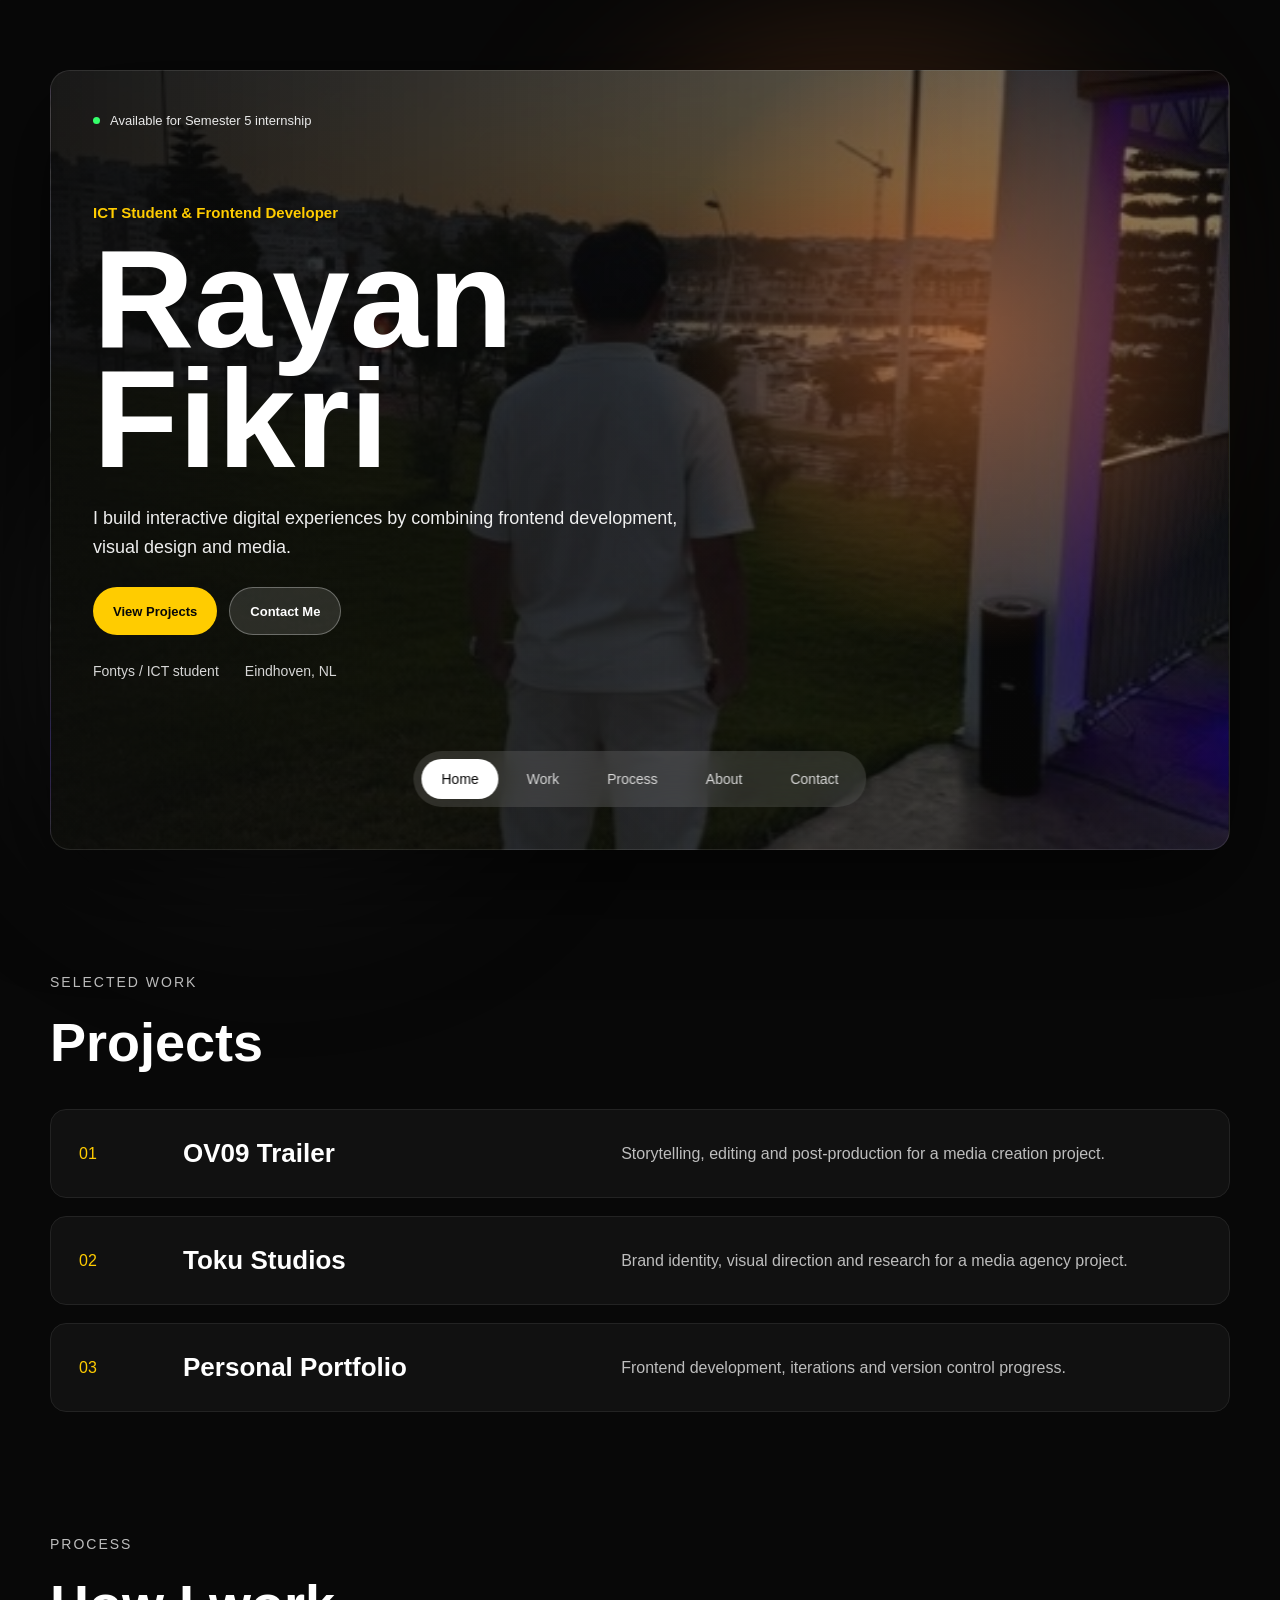
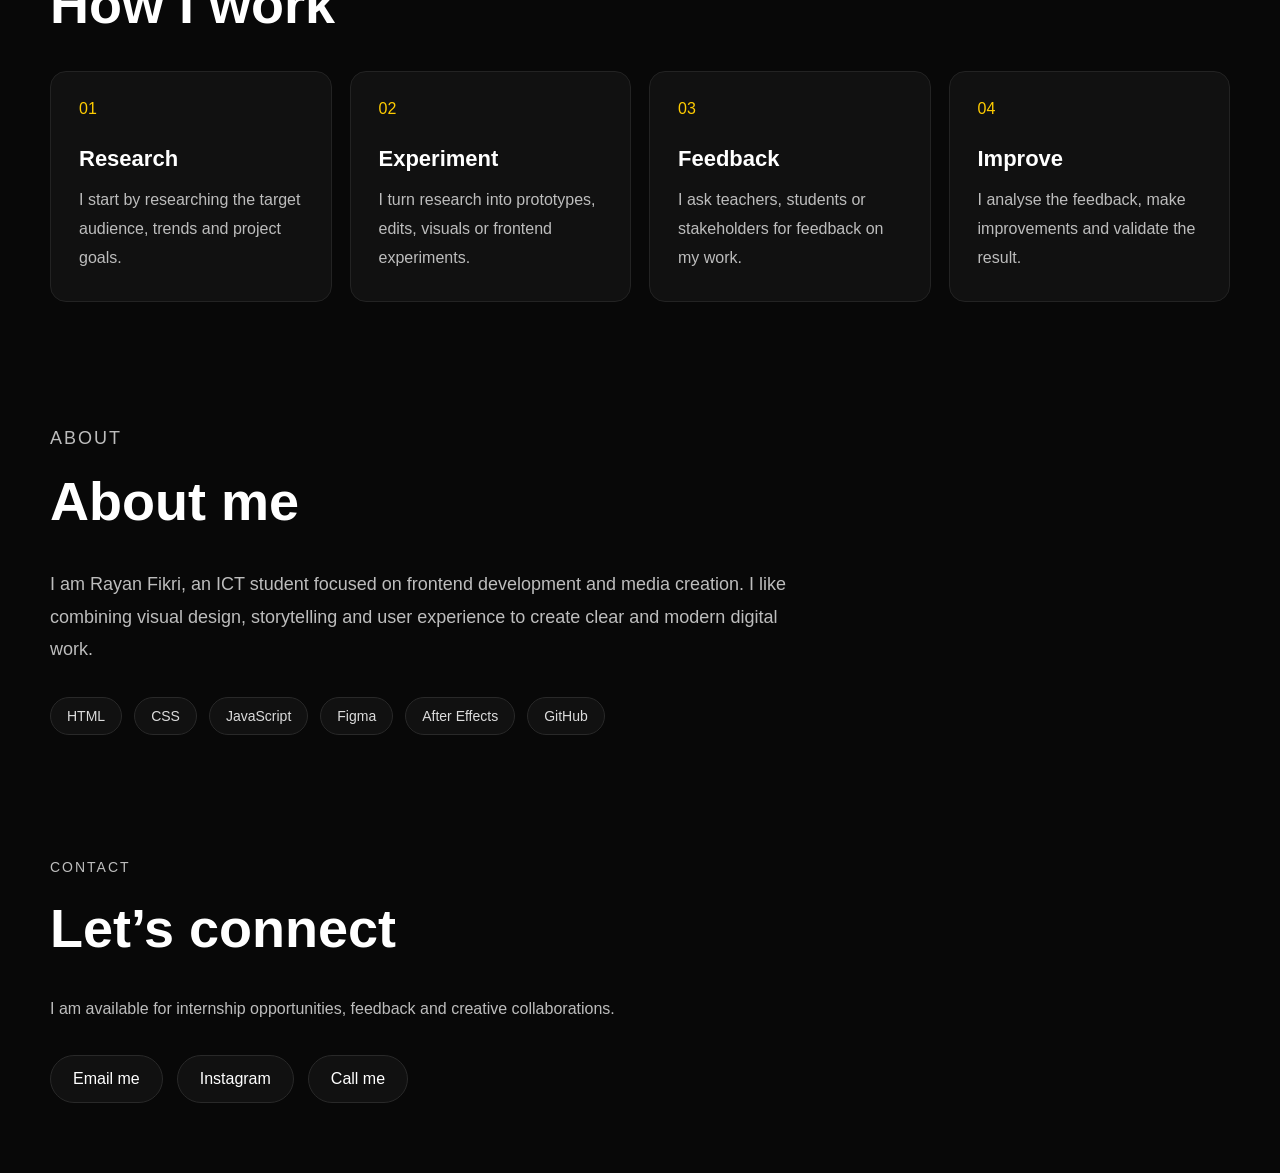
==== index.html @ 20ba99d8 "Improve hero messaging for internship recruiters Research-based iteration focused on making the home" ====
<!DOCTYPE html>
<html lang="en">
<head>
  <meta charset="UTF-8">
  <meta name="viewport" content="width=device-width, initial-scale=1.0">
  <title>Rayan Fikri | ICT Student &amp; Frontend Developer</title>
  <meta name="description" content="Rayan Fikri is an ICT student and frontend developer in Eindhoven, available for a Semester 5 internship. Explore selected projects in frontend, design and media.">
  <link rel="stylesheet" href="css/style.css">
</head>
<body>

  <main class="page-wrapper">

    <section class="hero-card" id="home">

      <div class="hero-topline">
        <div class="status">
          <span aria-hidden="true"></span>
          <p>Available for Semester 5 internship</p>
        </div>
      </div>

      <div class="hero-content">
        <p class="role">ICT Student &amp; Frontend Developer</p>

        <h1 class="hero-name">Rayan<br>Fikri</h1>

        <p class="hero-summary">
          I build interactive digital experiences by combining frontend development, visual design and media.
        </p>

        <div class="hero-actions">
          <a href="#work" class="primary-link">View Projects</a>
          <a href="#contact" class="secondary-link">Contact Me</a>
        </div>

        <div class="details">
          <p>Fontys / ICT student</p>
          <p>Eindhoven, NL</p>
        </div>
      </div>

      <nav class="bottom-nav" aria-label="Section navigation">
        <a href="#home" class="active" aria-current="location">Home</a>
        <a href="#work">Work</a>
        <a href="#process">Process</a>
        <a href="#about">About</a>
        <a href="#contact">Contact</a>
      </nav>

    </section>

    <section class="section" id="work">
      <p class="section-label">Selected work</p>
      <h2>Projects</h2>

      <div class="project-list">
        <a href="ov09.html" class="project-row">
          <span>01</span>
          <h3>OV09 Trailer</h3>
          <p>Storytelling, editing and post-production for a media creation project.</p>
        </a>

        <a href="toku.html" class="project-row">
          <span>02</span>
          <h3>Toku Studios</h3>
          <p>Brand identity, visual direction and research for a media agency project.</p>
        </a>

        <a href="portfolio.html" class="project-row">
          <span>03</span>
          <h3>Personal Portfolio</h3>
          <p>Frontend development, iterations and version control progress.</p>
        </a>
      </div>
    </section>

    <section class="section" id="process">
      <p class="section-label">Process</p>
      <h2>How I work</h2>

      <div class="process-grid">
        <article>
          <span>01</span>
          <h3>Research</h3>
          <p>I start by researching the target audience, trends and project goals.</p>
        </article>

        <article>
          <span>02</span>
          <h3>Experiment</h3>
          <p>I turn research into prototypes, edits, visuals or frontend experiments.</p>
        </article>

        <article>
          <span>03</span>
          <h3>Feedback</h3>
          <p>I ask teachers, students or stakeholders for feedback on my work.</p>
        </article>

        <article>
          <span>04</span>
          <h3>Improve</h3>
          <p>I analyse the feedback, make improvements and validate the result.</p>
        </article>
      </div>
    </section>

    <section class="section about-section" id="about">
      <p class="section-label">About</p>
      <h2>About me</h2>

      <p>
        I am Rayan Fikri, an ICT student focused on frontend development and media creation.
        I like combining visual design, storytelling and user experience to create clear and modern digital work.
      </p>

      <div class="skills">
        <span>HTML</span>
        <span>CSS</span>
        <span>JavaScript</span>
        <span>Figma</span>
        <span>After Effects</span>
        <span>GitHub</span>
      </div>
    </section>

    <section class="section contact-section" id="contact">
      <p class="section-label">Contact</p>
      <h2>Let’s connect</h2>

      <p>
        I am available for internship opportunities, feedback and creative collaborations.
      </p>

      <div class="contact-links">
        <a href="mailto:r.fikri@student.fontys.nl">Email me</a>
        <a href="https://www.instagram.com/rayannfkr/" target="_blank" rel="noopener noreferrer">Instagram</a>
        <a href="tel:+31639610118">Call me</a>
      </div>
    </section>

  </main>

  <script src="js/main.js"></script>
</body>
</html>
---- css/style.css ----
* {
  margin: 0;
  padding: 0;
  box-sizing: border-box;
}

html {
  scroll-behavior: smooth;
  scroll-padding-top: 24px;
}

body {
  min-height: 100vh;
  font-family: Arial, sans-serif;
  background: #080808;
  color: #ffffff;
}

body::before {
  content: "";
  position: fixed;
  width: 520px;
  height: 520px;
  right: 12%;
  top: 8%;
  background: rgba(255, 126, 45, 0.28);
  filter: blur(100px);
  border-radius: 50%;
  z-index: -2;
}

body::after {
  content: "";
  position: fixed;
  width: 420px;
  height: 420px;
  left: 5%;
  bottom: 5%;
  background: rgba(75, 75, 75, 0.28);
  filter: blur(100px);
  border-radius: 50%;
  z-index: -2;
}

a {
  color: inherit;
  text-decoration: none;
}

a:focus-visible {
  outline: 3px solid #ffcc00;
  outline-offset: 4px;
}

.page-wrapper {
  width: 100%;
  padding: 70px 24px;
}

.hero-card {
  position: relative;
  max-width: 1180px;
  min-height: 780px;
  margin: 0 auto;
  padding: 42px;
  border-radius: 20px;
  overflow: hidden;
  background:
    linear-gradient(90deg, rgba(10, 10, 10, 0.92), rgba(10, 10, 10, 0.55)),
    url("../assets/profile.jpeg");
  background-size: cover;
  background-position: center;
  border: 1px solid rgba(255, 255, 255, 0.1);
  box-shadow: 0 30px 100px rgba(0, 0, 0, 0.6);
}

.hero-card::before {
  content: "";
  position: absolute;
  inset: 0;
  background: radial-gradient(circle at 78% 34%, rgba(255, 132, 61, 0.42), transparent 30%);
  pointer-events: none;
}

.hero-topline,
.hero-content,
.bottom-nav {
  position: relative;
  z-index: 2;
}

.hero-topline {
  display: flex;
  align-items: center;
}

.status {
  display: flex;
  align-items: center;
  gap: 10px;
  font-size: 13px;
  color: #e9e9e9;
}

.status span {
  width: 7px;
  height: 7px;
  background: #35ff6b;
  border-radius: 50%;
  flex: 0 0 auto;
}

.hero-content {
  margin-top: 76px;
  max-width: 720px;
}

.role {
  color: #ffcc00;
  font-size: 15px;
  font-weight: 700;
  margin-bottom: 18px;
}

.hero-name {
  font-size: 140px;
  line-height: 0.86;
  letter-spacing: 0;
  margin-bottom: 24px;
}

.hero-summary {
  max-width: 590px;
  color: #eeeeee;
  font-size: 18px;
  line-height: 1.6;
}

.hero-actions {
  display: flex;
  flex-wrap: wrap;
  gap: 12px;
  margin-top: 26px;
}

.hero-actions a {
  display: inline-flex;
  min-height: 48px;
  align-items: center;
  justify-content: center;
  padding: 12px 20px;
  border-radius: 30px;
  font-size: 13px;
  font-weight: 700;
  transition: transform 0.2s ease, background-color 0.2s ease, border-color 0.2s ease;
}

.hero-actions a:hover {
  transform: translateY(-2px);
}

.primary-link {
  background: #ffcc00;
  color: #080808;
}

.primary-link:hover {
  background: #ffdc4d;
}

.secondary-link {
  background: rgba(255, 255, 255, 0.12);
  border: 1px solid rgba(255, 255, 255, 0.3);
  color: #ffffff;
}

.secondary-link:hover {
  border-color: #ffcc00;
}

h1 {
  font-size: clamp(72px, 10vw, 140px);
  line-height: 0.86;
  letter-spacing: -6px;
  margin-bottom: 34px;
}

.details {
  display: flex;
  gap: 26px;
  flex-wrap: wrap;
  margin-top: 28px;
  color: #d6d6d6;
  font-size: 14px;
}

.bottom-nav {
  position: absolute;
  left: 50%;
  bottom: 42px;
  transform: translateX(-50%);
  display: flex;
  gap: 8px;
  padding: 8px;
  border-radius: 40px;
  background: rgba(255, 255, 255, 0.12);
  backdrop-filter: blur(16px);
}

.bottom-nav a {
  padding: 12px 20px;
  border-radius: 30px;
  color: #d8d8d8;
  font-size: 14px;
  transition: 0.3s ease;
}

.bottom-nav a:hover,
.bottom-nav a.active {
  background: #ffffff;
  color: #080808;
}

.section {
  max-width: 1180px;
  margin: 120px auto 0;
}

.section-label {
  color: #ffcc00;
  font-size: 14px;
  text-transform: uppercase;
  letter-spacing: 2px;
  margin-bottom: 16px;
}

.section h2 {
  font-size: 54px;
  margin-bottom: 36px;
}

.section p {
  color: #bdbdbd;
  line-height: 1.8;
  max-width: 760px;
}

.project-list {
  display: grid;
  gap: 18px;
}

.project-row {
  display: grid;
  grid-template-columns: 80px 1fr 1.4fr;
  gap: 24px;
  align-items: center;
  padding: 28px;
  background: #111111;
  border: 1px solid #232323;
  border-radius: 16px;
  transition: 0.3s ease;
}

.project-row:hover {
  transform: translateY(-4px);
  border-color: #ffcc00;
  background: #151515;
}

.project-row span,
.process-grid span {
  color: #ffcc00;
}

.project-row h3 {
  font-size: 26px;
}

.project-row p {
  color: #bdbdbd;
  line-height: 1.7;
}

.process-grid {
  display: grid;
  grid-template-columns: repeat(4, 1fr);
  gap: 18px;
}

.process-grid article {
  padding: 28px;
  min-height: 230px;
  background: #111111;
  border: 1px solid #232323;
  border-radius: 16px;
}

.process-grid h3 {
  margin: 28px 0 14px;
  font-size: 22px;
}

.about-section p {
  font-size: 18px;
}

.skills {
  display: flex;
  gap: 12px;
  flex-wrap: wrap;
  margin-top: 32px;
}

.skills span {
  padding: 10px 16px;
  border: 1px solid #292929;
  border-radius: 30px;
  background: #111111;
  color: #dcdcdc;
  font-size: 14px;
}

.contact-links {
  display: flex;
  gap: 14px;
  flex-wrap: wrap;
  margin-top: 32px;
}

.contact-links a {
  padding: 14px 22px;
  border-radius: 30px;
  background: #111111;
  border: 1px solid #292929;
  color: #ffffff;
  transition: 0.3s ease;
}

.contact-links a:hover {
  background: #ffcc00;
  color: #080808;
  border-color: #ffcc00;
}

.project-page {
  max-width: 1000px;
  margin: 0 auto;
  padding: 80px 24px;
}

.back-link {
  display: inline-block;
  margin-bottom: 60px;
  color: #ffcc00;
}

.project-hero {
  padding: 60px;
  background: #111111;
  border: 1px solid #232323;
  border-radius: 20px;
}

.project-hero h1 {
  font-size: clamp(56px, 8vw, 110px);
}

.project-info {
  margin-top: 50px;
  display: grid;
  gap: 24px;
}

.project-info article {
  padding: 28px;
  background: #111111;
  border: 1px solid #232323;
  border-radius: 16px;
}

.project-info h2 {
  margin-bottom: 14px;
}

.project-info p {
  color: #bdbdbd;
  line-height: 1.8;
}

@media (max-width: 900px) {
  .page-wrapper {
    padding: 24px;
  }

  .hero-card {
    min-height: 760px;
    padding: 28px;
  }

  .hero-content {
    margin-top: 72px;
  }

  .hero-name {
    font-size: 112px;
  }

  .bottom-nav {
    width: calc(100% - 40px);
    overflow-x: auto;
    justify-content: flex-start;
  }

  .project-row,
  .process-grid {
    grid-template-columns: 1fr;
  }

  .project-hero {
    padding: 32px;
  }
}

@media (max-width: 600px) {
  .page-wrapper {
    padding: 16px;
  }

  .hero-card {
    min-height: 790px;
    padding: 24px 18px;
    border-radius: 16px;
  }

  .status {
    font-size: 12px;
  }

  .hero-content {
    margin-top: 68px;
  }

  .hero-name {
    font-size: 72px;
  }

  .hero-summary {
    font-size: 16px;
  }

  .details {
    gap: 10px;
    margin-top: 24px;
  }

  .bottom-nav {
    width: calc(100% - 16px);
    bottom: 18px;
    gap: 4px;
  }

  .bottom-nav a {
    padding: 10px 14px;
    font-size: 13px;
  }
}

@media (prefers-reduced-motion: reduce) {
  html {
    scroll-behavior: auto;
  }

  *,
  *::before,
  *::after {
    scroll-behavior: auto !important;
    transition-duration: 0.01ms !important;
    animation-duration: 0.01ms !important;
    animation-iteration-count: 1 !important;
  }
}
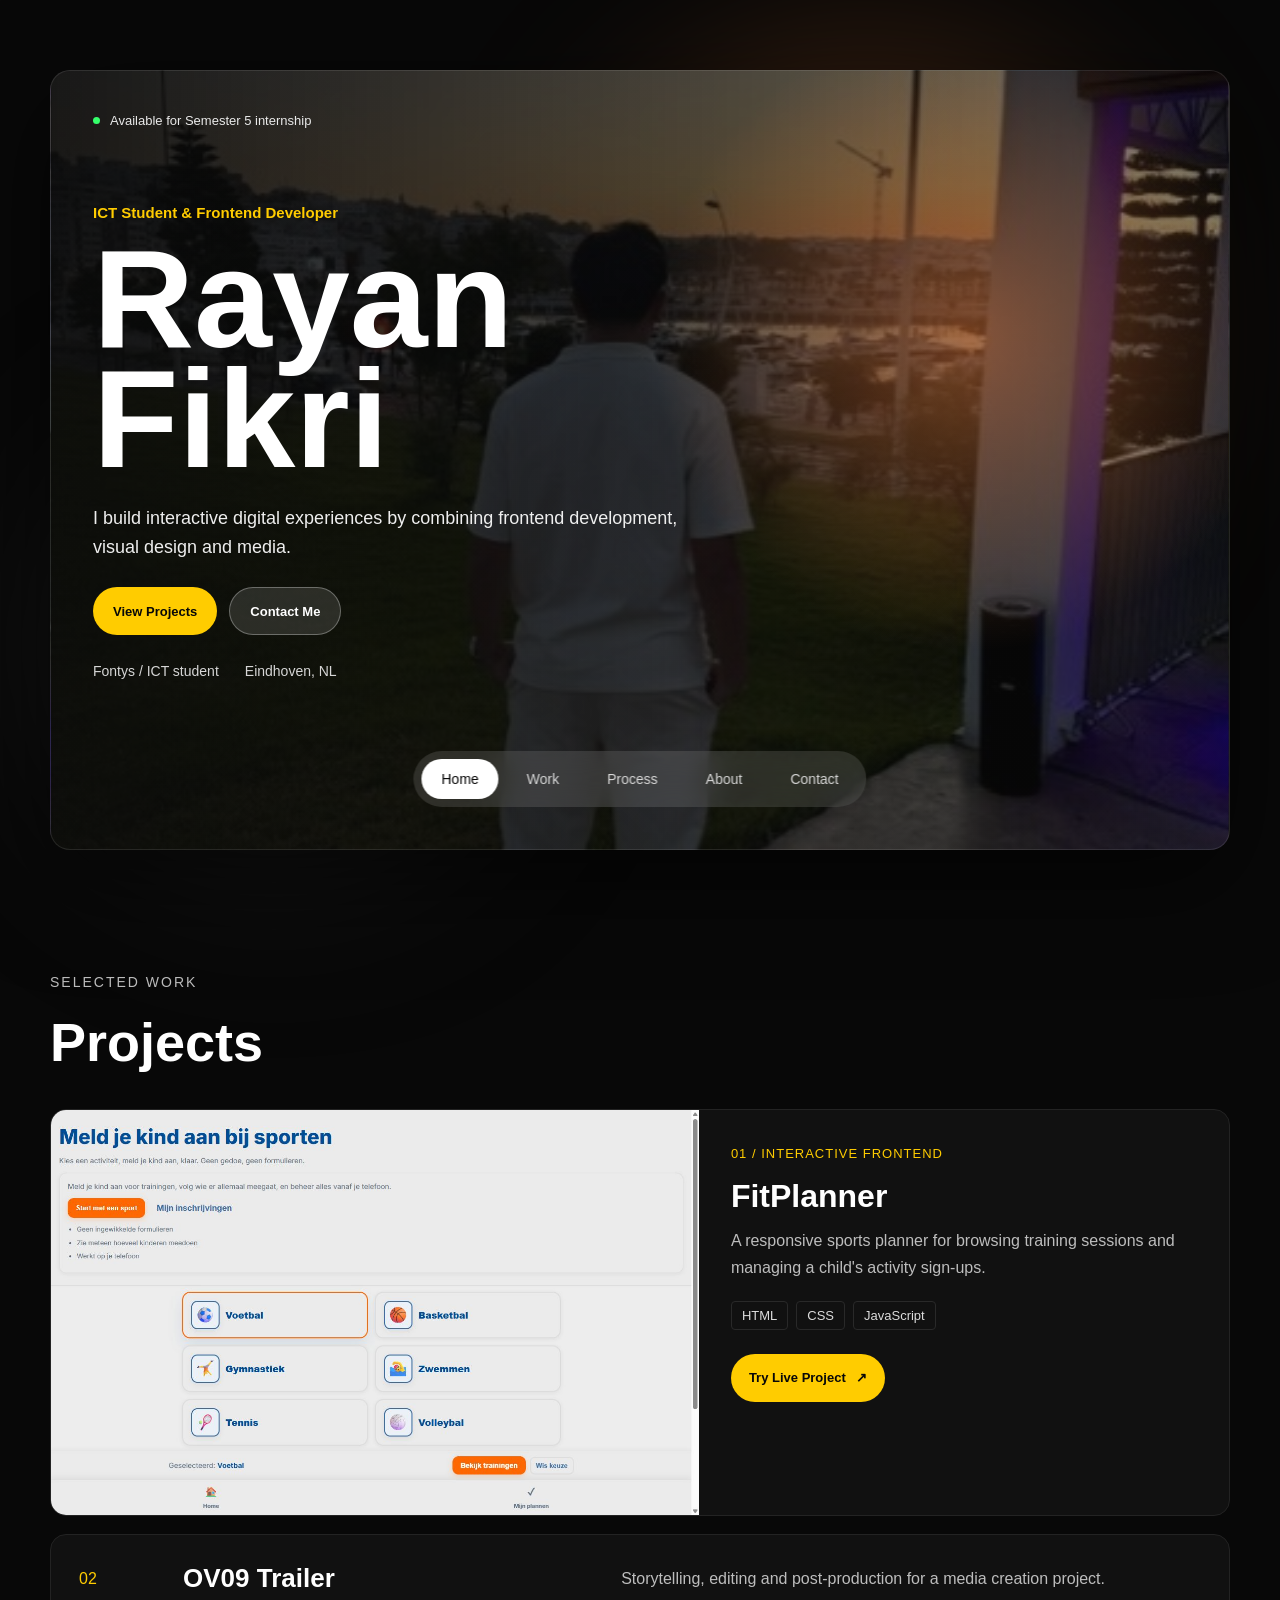
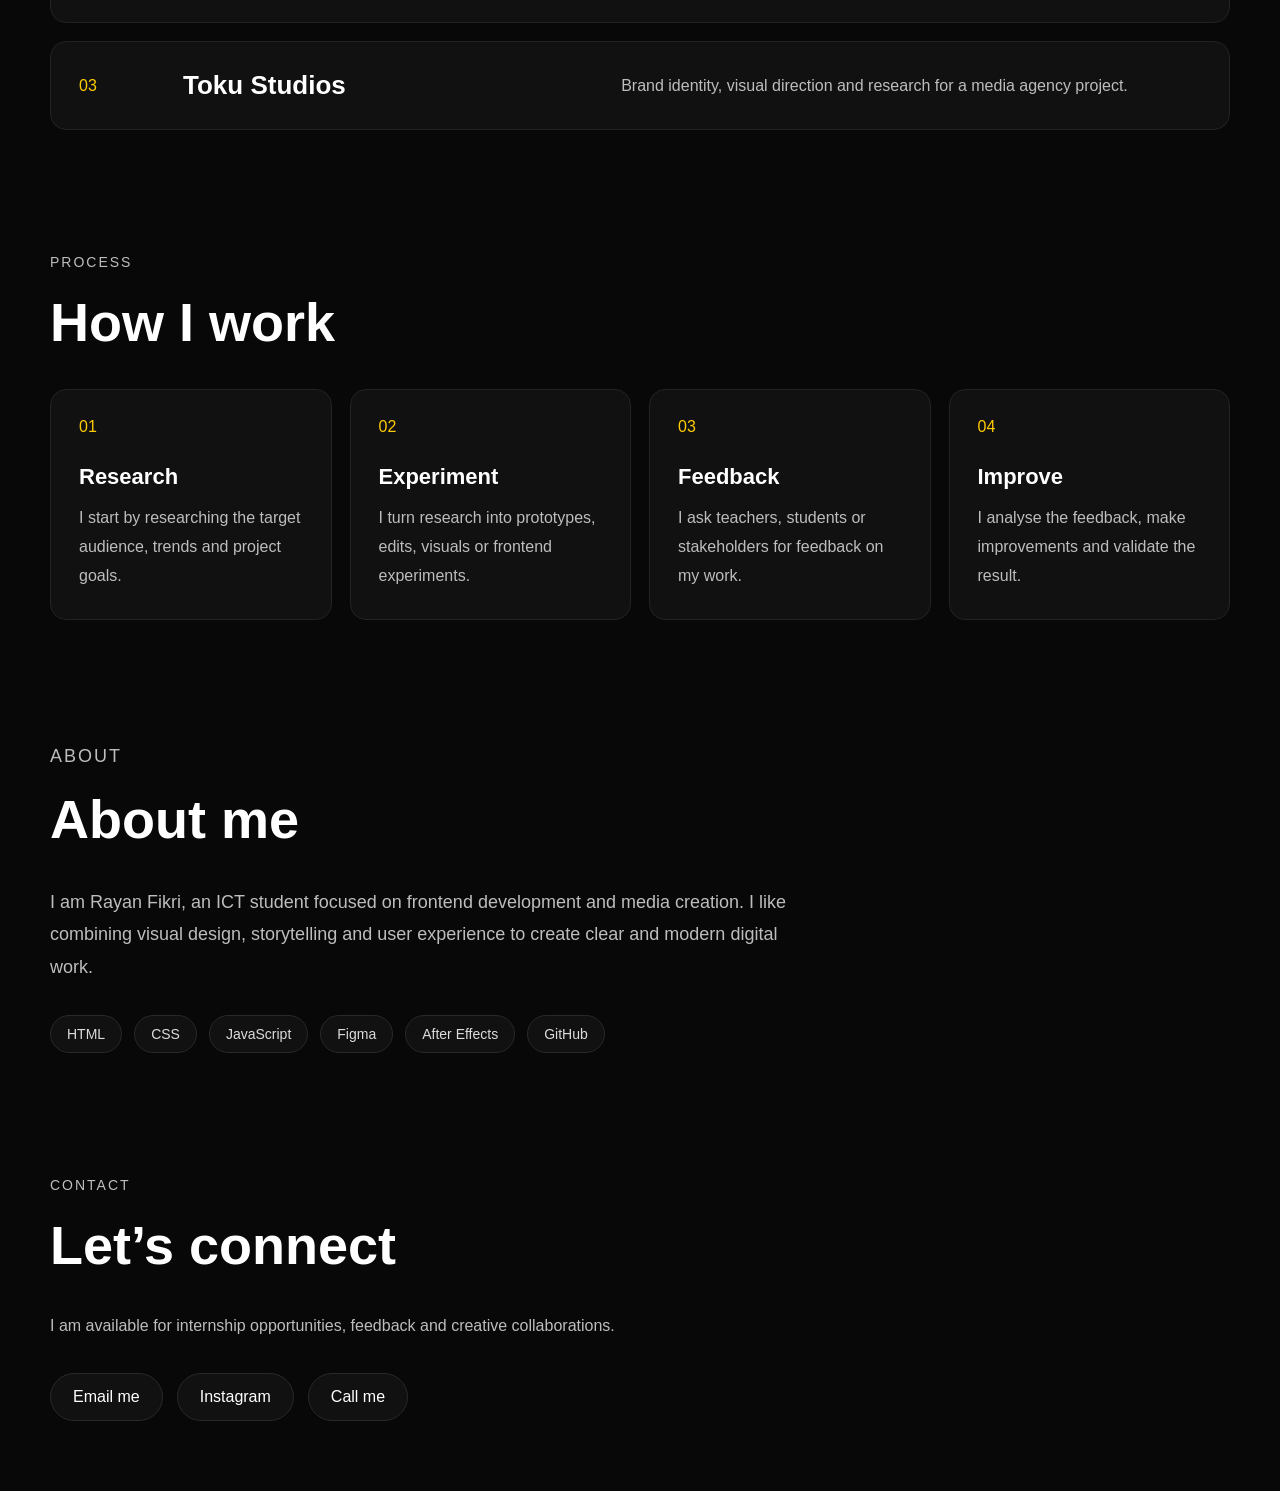
==== commit 0b5038ee: "Feature FitPlanner and improve selected work curation Research-based iteration following previous po" ====
--- a/index.html
+++ b/index.html
@@ -55,22 +55,33 @@
       <h2>Projects</h2>
 
       <div class="project-list">
+        <article class="project-card">
+          <a class="project-card__preview" href="https://rayankib.github.io/interactive-media-2025/" target="_blank" rel="noopener noreferrer" aria-label="Open FitPlanner live project">
+            <img src="assets/projects/fitplanner/fitplanner-home.jpg" alt="FitPlanner homepage showing sports activities and a selected football option" width="1280" height="800" loading="lazy" decoding="async">
+          </a>
+          <div class="project-card__content">
+            <p class="project-card__eyebrow">01 / Interactive frontend</p>
+            <h3>FitPlanner</h3>
+            <p>A responsive sports planner for browsing training sessions and managing a child's activity sign-ups.</p>
+            <ul class="project-tech" aria-label="Technologies used">
+              <li>HTML</li>
+              <li>CSS</li>
+              <li>JavaScript</li>
+            </ul>
+            <a class="project-card__cta" href="https://rayankib.github.io/interactive-media-2025/" target="_blank" rel="noopener noreferrer">Try Live Project <span aria-hidden="true">↗</span></a>
+          </div>
+        </article>
+
         <a href="ov09.html" class="project-row">
-          <span>01</span>
+          <span>02</span>
           <h3>OV09 Trailer</h3>
           <p>Storytelling, editing and post-production for a media creation project.</p>
         </a>
 
         <a href="toku.html" class="project-row">
-          <span>02</span>
+          <span>03</span>
           <h3>Toku Studios</h3>
           <p>Brand identity, visual direction and research for a media agency project.</p>
-        </a>
-
-        <a href="portfolio.html" class="project-row">
-          <span>03</span>
-          <h3>Personal Portfolio</h3>
-          <p>Frontend development, iterations and version control progress.</p>
         </a>
       </div>
     </section>
--- a/css/style.css
+++ b/css/style.css
@@ -250,6 +250,105 @@
   gap: 18px;
 }
 
+.project-card {
+  display: grid;
+  grid-template-columns: minmax(0, 1.1fr) minmax(280px, 0.9fr);
+  align-items: stretch;
+  overflow: hidden;
+  background: #111111;
+  border: 1px solid #232323;
+  border-radius: 16px;
+  transition: border-color 0.3s ease, background-color 0.3s ease;
+}
+
+.project-card:hover {
+  border-color: #ffcc00;
+  background: #151515;
+}
+
+.project-card__preview {
+  display: block;
+  min-height: 280px;
+  overflow: hidden;
+  background: #080808;
+}
+
+.project-card__preview img {
+  display: block;
+  width: 100%;
+  height: 100%;
+  min-height: 280px;
+  object-fit: cover;
+  object-position: top center;
+  transition: transform 0.35s ease;
+}
+
+.project-card:hover .project-card__preview img,
+.project-card__preview:focus-visible img {
+  transform: scale(1.025);
+}
+
+.project-card__content {
+  display: flex;
+  flex-direction: column;
+  align-items: flex-start;
+  padding: 32px;
+}
+
+.project-card__content .project-card__eyebrow {
+  margin-bottom: 12px;
+  color: #ffcc00;
+  font-size: 13px;
+  text-transform: uppercase;
+  letter-spacing: 1px;
+}
+
+.project-card__content h3 {
+  margin-bottom: 12px;
+  font-size: 32px;
+}
+
+.project-card__content > p:not(.project-card__eyebrow) {
+  max-width: none;
+  line-height: 1.7;
+}
+
+.project-tech {
+  display: flex;
+  flex-wrap: wrap;
+  gap: 8px;
+  margin-top: 20px;
+  list-style: none;
+}
+
+.project-tech li {
+  padding: 6px 10px;
+  border: 1px solid #292929;
+  border-radius: 4px;
+  color: #dcdcdc;
+  font-size: 13px;
+}
+
+.project-card__cta {
+  display: inline-flex;
+  min-height: 48px;
+  align-items: center;
+  gap: 10px;
+  margin-top: 24px;
+  padding: 12px 18px;
+  border-radius: 30px;
+  background: #ffcc00;
+  color: #080808;
+  font-size: 13px;
+  font-weight: 700;
+  transition: transform 0.2s ease, background-color 0.2s ease;
+}
+
+.project-card__cta:hover {
+  transform: translateY(-2px);
+  background: #ffdc4d;
+}
+
 .project-row {
   display: grid;
   grid-template-columns: 80px 1fr 1.4fr;
@@ -415,6 +514,19 @@
   .project-row,
   .process-grid {
     grid-template-columns: 1fr;
+  }
+
+  .project-card {
+    grid-template-columns: 1fr;
+  }
+
+  .project-card__preview {
+    min-height: 0;
+    aspect-ratio: 16 / 10;
+  }
+
+  .project-card__preview img {
+    min-height: 0;
   }
 
   .project-hero {
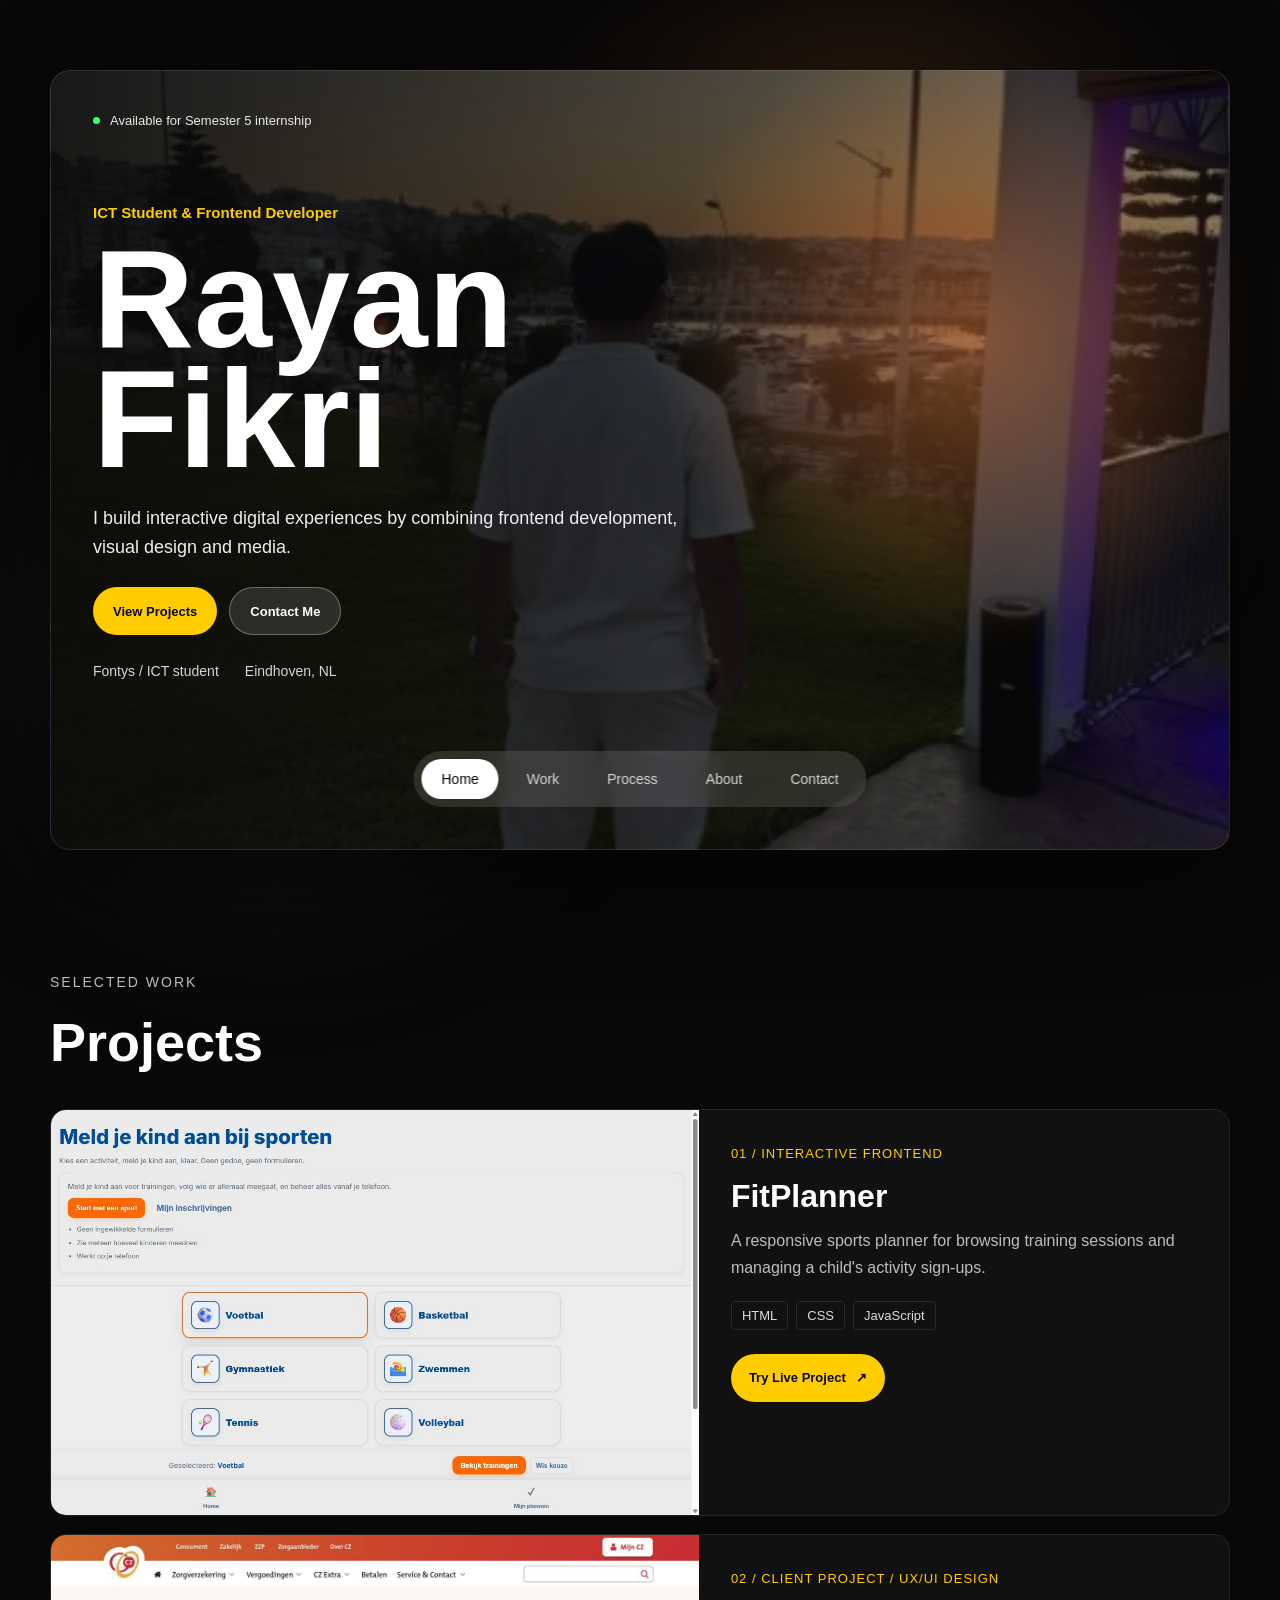
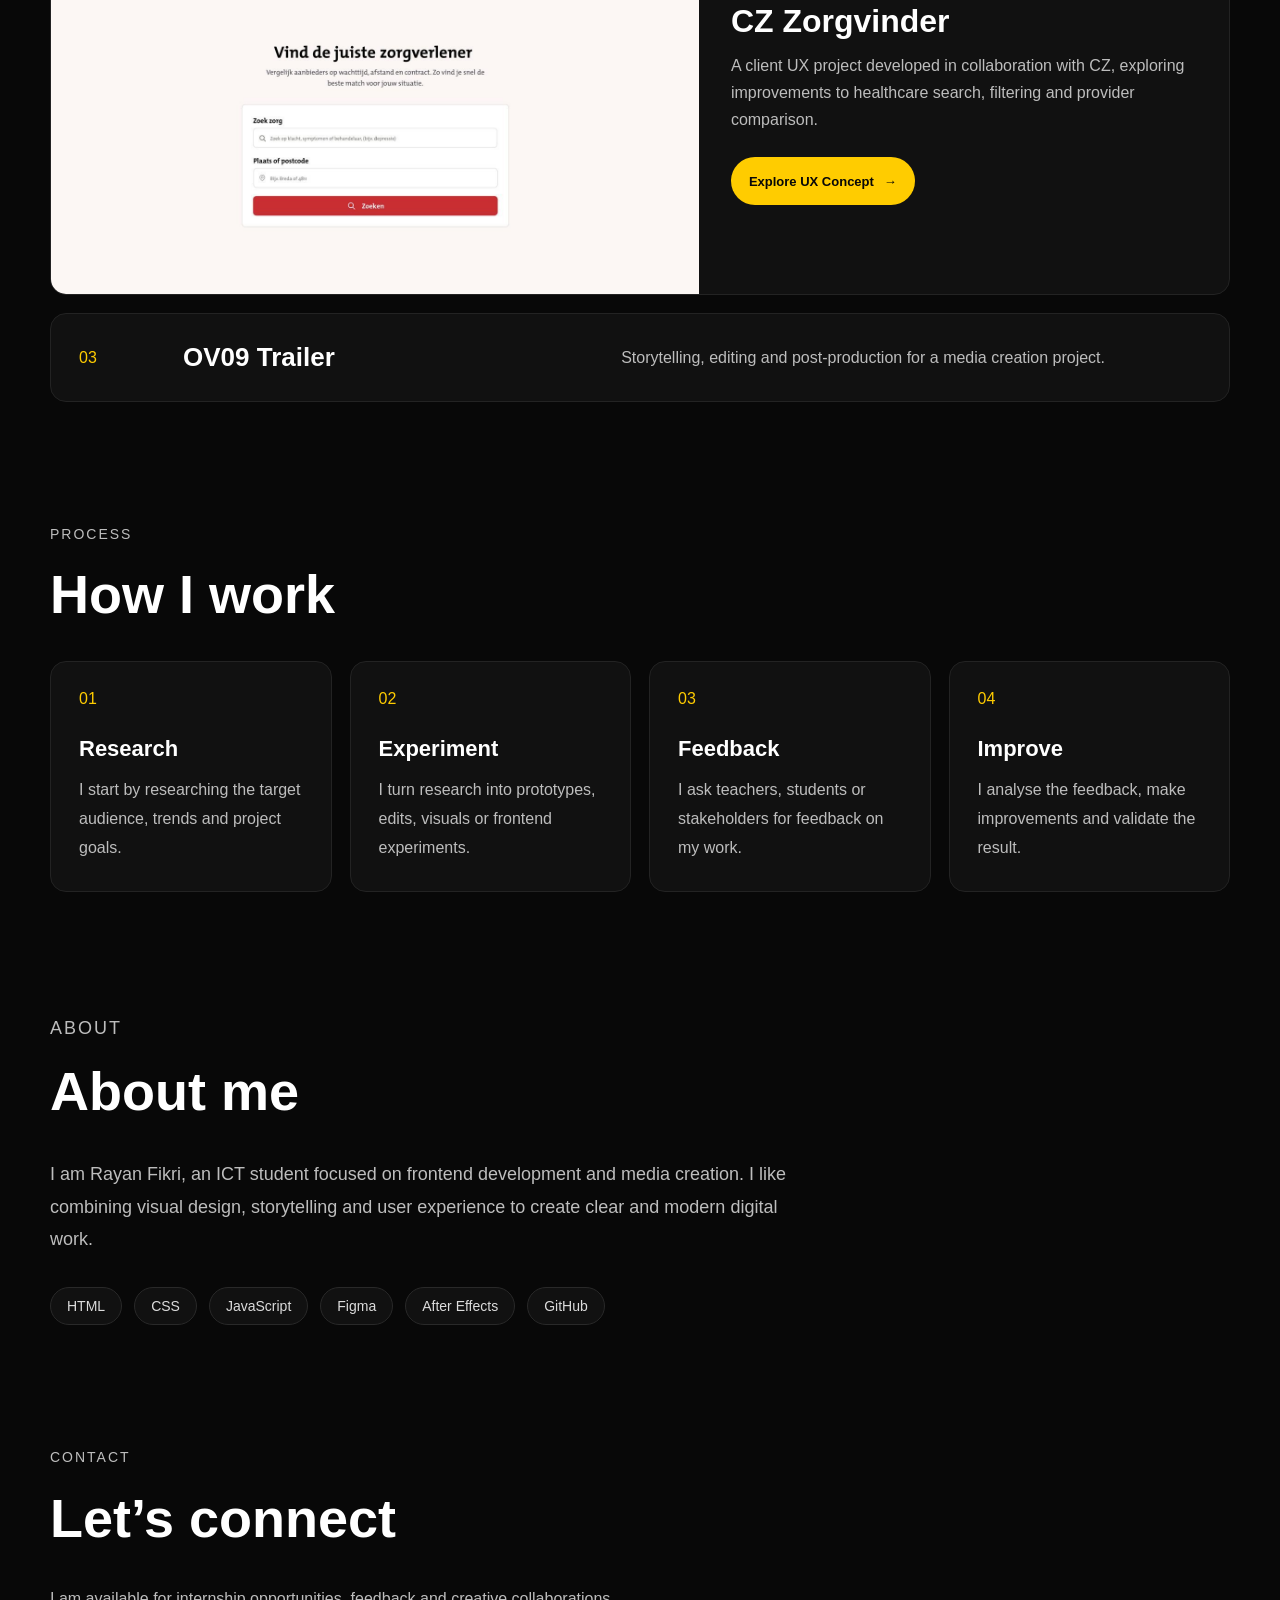
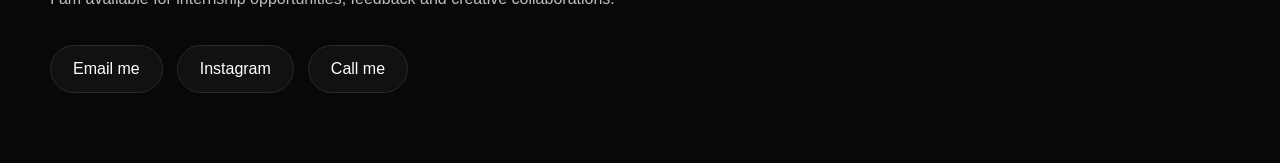
==== commit e2283655: "Add CZ client UX case and interactive prototype explorer Research-based iteration: Replaced the less" ====
--- a/index.html
+++ b/index.html
@@ -72,16 +72,22 @@
           </div>
         </article>
 
+        <article class="project-card">
+          <a class="project-card__preview" href="cz.html" aria-label="Explore the CZ Zorgvinder client project">
+            <img src="assets/projects/cz-zorgvinder/cz-home-preview.jpg" alt="CZ Zorgvinder prototype homepage with healthcare search and location fields" width="1400" height="776" loading="lazy" decoding="async">
+          </a>
+          <div class="project-card__content">
+            <p class="project-card__eyebrow">02 / Client Project / UX/UI Design</p>
+            <h3>CZ Zorgvinder</h3>
+            <p>A client UX project developed in collaboration with CZ, exploring improvements to healthcare search, filtering and provider comparison.</p>
+            <a class="project-card__cta" href="cz.html">Explore UX Concept <span aria-hidden="true">→</span></a>
+          </div>
+        </article>
+
         <a href="ov09.html" class="project-row">
-          <span>02</span>
+          <span>03</span>
           <h3>OV09 Trailer</h3>
           <p>Storytelling, editing and post-production for a media creation project.</p>
-        </a>
-
-        <a href="toku.html" class="project-row">
-          <span>03</span>
-          <h3>Toku Studios</h3>
-          <p>Brand identity, visual direction and research for a media agency project.</p>
         </a>
       </div>
     </section>
--- a/css/style.css
+++ b/css/style.css
@@ -487,6 +487,233 @@
   line-height: 1.8;
 }
 
+.cz-page {
+  max-width: 1100px;
+}
+
+.cz-hero h1 {
+  margin-bottom: 18px;
+}
+
+.cz-hero > p:not(.section-label) {
+  max-width: 780px;
+}
+
+.cz-subtitle {
+  margin-bottom: 18px;
+  color: #ffcc00 !important;
+  font-size: 20px;
+  font-weight: 700;
+}
+
+.cz-disclaimer {
+  margin-top: 26px;
+  padding: 14px 18px;
+  border-left: 3px solid #ffcc00;
+  background: #181818;
+  color: #eeeeee !important;
+}
+
+.cz-section {
+  margin-top: 76px;
+}
+
+.cz-section h2,
+.cz-publication-note h2 {
+  margin-bottom: 24px;
+  font-size: 38px;
+}
+
+.cz-section-intro {
+  margin-bottom: 24px;
+}
+
+.cz-problem-list {
+  display: grid;
+  gap: 12px;
+  margin-left: 22px;
+  color: #d2d2d2;
+  line-height: 1.7;
+}
+
+.prototype-tablist {
+  display: grid;
+  grid-template-columns: repeat(4, minmax(0, 1fr));
+  gap: 10px;
+  margin: 30px 0 28px;
+  padding-bottom: 14px;
+  border-bottom: 1px solid #292929;
+}
+
+.prototype-tab {
+  display: flex;
+  min-height: 52px;
+  align-items: center;
+  gap: 10px;
+  padding: 12px 16px;
+  border: 1px solid #292929;
+  border-radius: 8px;
+  background: #111111;
+  color: #c9c9c9;
+  font: inherit;
+  font-weight: 700;
+  text-align: left;
+  cursor: pointer;
+  transition: border-color 0.2s ease, color 0.2s ease, background-color 0.2s ease;
+}
+
+.prototype-tab:hover,
+.prototype-tab.is-active {
+  border-color: #ffcc00;
+  color: #ffffff;
+}
+
+.prototype-tab.is-active {
+  background: #1b1a14;
+}
+
+.prototype-panel {
+  padding: 28px;
+  border: 1px solid #292929;
+  border-radius: 12px;
+  background: #101010;
+}
+
+.prototype-panel[hidden] {
+  display: none;
+}
+
+.prototype-panel-heading h3 {
+  margin: 0 0 12px;
+  font-size: 26px;
+}
+
+.prototype-panel-heading > p:last-child {
+  max-width: 820px;
+  margin-bottom: 24px;
+}
+
+.prototype-image-grid {
+  display: grid;
+  grid-template-columns: repeat(2, minmax(0, 1fr));
+  gap: 16px;
+}
+
+.prototype-figure {
+  min-width: 0;
+  margin: 0;
+}
+
+.prototype-image-button {
+  display: block;
+  width: 100%;
+  padding: 0;
+  overflow: hidden;
+  border: 1px solid #353535;
+  border-radius: 8px;
+  background: #f2f0ed;
+  cursor: zoom-in;
+}
+
+.prototype-image-button img {
+  display: block;
+  width: 100%;
+  height: auto;
+  max-height: 620px;
+  object-fit: contain;
+}
+
+.prototype-image-button:focus-visible {
+  outline: 3px solid #ffcc00;
+  outline-offset: 4px;
+}
+
+.prototype-figure figcaption {
+  margin-top: 10px;
+  color: #bdbdbd;
+  font-size: 14px;
+  line-height: 1.6;
+}
+
+.prototype-media-note,
+.cz-feedback-note,
+.cz-team-credit {
+  margin-top: 20px;
+  color: #c7c7c7;
+  line-height: 1.7;
+}
+
+.cz-feedback-note {
+  padding: 18px;
+  border-left: 3px solid #ffcc00;
+  background: #141414;
+}
+
+.cz-publication-note {
+  margin-top: 76px;
+  padding: 28px;
+  border: 1px solid #3c3420;
+  border-radius: 10px;
+  background: #15130d;
+}
+
+.cz-publication-note h2 {
+  margin-bottom: 12px;
+  font-size: 24px;
+}
+
+.cz-publication-note p {
+  color: #d0c9b3;
+  line-height: 1.7;
+}
+
+.prototype-dialog {
+  width: min(94vw, 1200px);
+  max-width: none;
+  max-height: 92vh;
+  margin: auto;
+  padding: 18px;
+  border: 1px solid #393939;
+  border-radius: 10px;
+  background: #101010;
+  color: #ffffff;
+}
+
+.prototype-dialog::backdrop {
+  background: rgba(0, 0, 0, 0.86);
+}
+
+.prototype-dialog form {
+  display: flex;
+  justify-content: flex-end;
+  margin-bottom: 12px;
+}
+
+.prototype-dialog-close {
+  min-height: 44px;
+  padding: 8px 14px;
+  border: 1px solid #494949;
+  border-radius: 6px;
+  background: #1a1a1a;
+  color: #ffffff;
+  font: inherit;
+  cursor: pointer;
+}
+
+.prototype-dialog-close span {
+  margin-left: 8px;
+  color: #ffcc00;
+  font-size: 20px;
+}
+
+.prototype-dialog-image {
+  display: block;
+  max-width: 100%;
+  max-height: calc(92vh - 90px);
+  margin: 0 auto;
+  object-fit: contain;
+}
+
 @media (max-width: 900px) {
   .page-wrapper {
     padding: 24px;
@@ -529,6 +756,22 @@
     min-height: 0;
   }
 
+  .cz-page {
+    padding: 48px 20px;
+  }
+
+  .cz-hero {
+    padding: 36px 28px;
+  }
+
+  .cz-section {
+    margin-top: 58px;
+  }
+
+  .prototype-panel {
+    padding: 20px;
+  }
+
   .project-hero {
     padding: 32px;
   }
@@ -559,6 +802,44 @@
 
   .hero-summary {
     font-size: 16px;
+  }
+
+  .cz-page {
+    padding: 32px 16px;
+  }
+
+  .cz-hero {
+    padding: 28px 20px;
+  }
+
+  .cz-section h2 {
+    font-size: 32px;
+  }
+
+  .prototype-tablist {
+    grid-template-columns: repeat(2, minmax(0, 1fr));
+    gap: 8px;
+  }
+
+  .prototype-tab {
+    min-height: 48px;
+    padding: 10px;
+  }
+
+  .prototype-panel {
+    padding: 16px;
+  }
+
+  .prototype-panel-heading h3 {
+    font-size: 22px;
+  }
+
+  .prototype-image-grid {
+    grid-template-columns: 1fr;
+  }
+
+  .cz-publication-note {
+    padding: 20px;
   }
 
   .details {
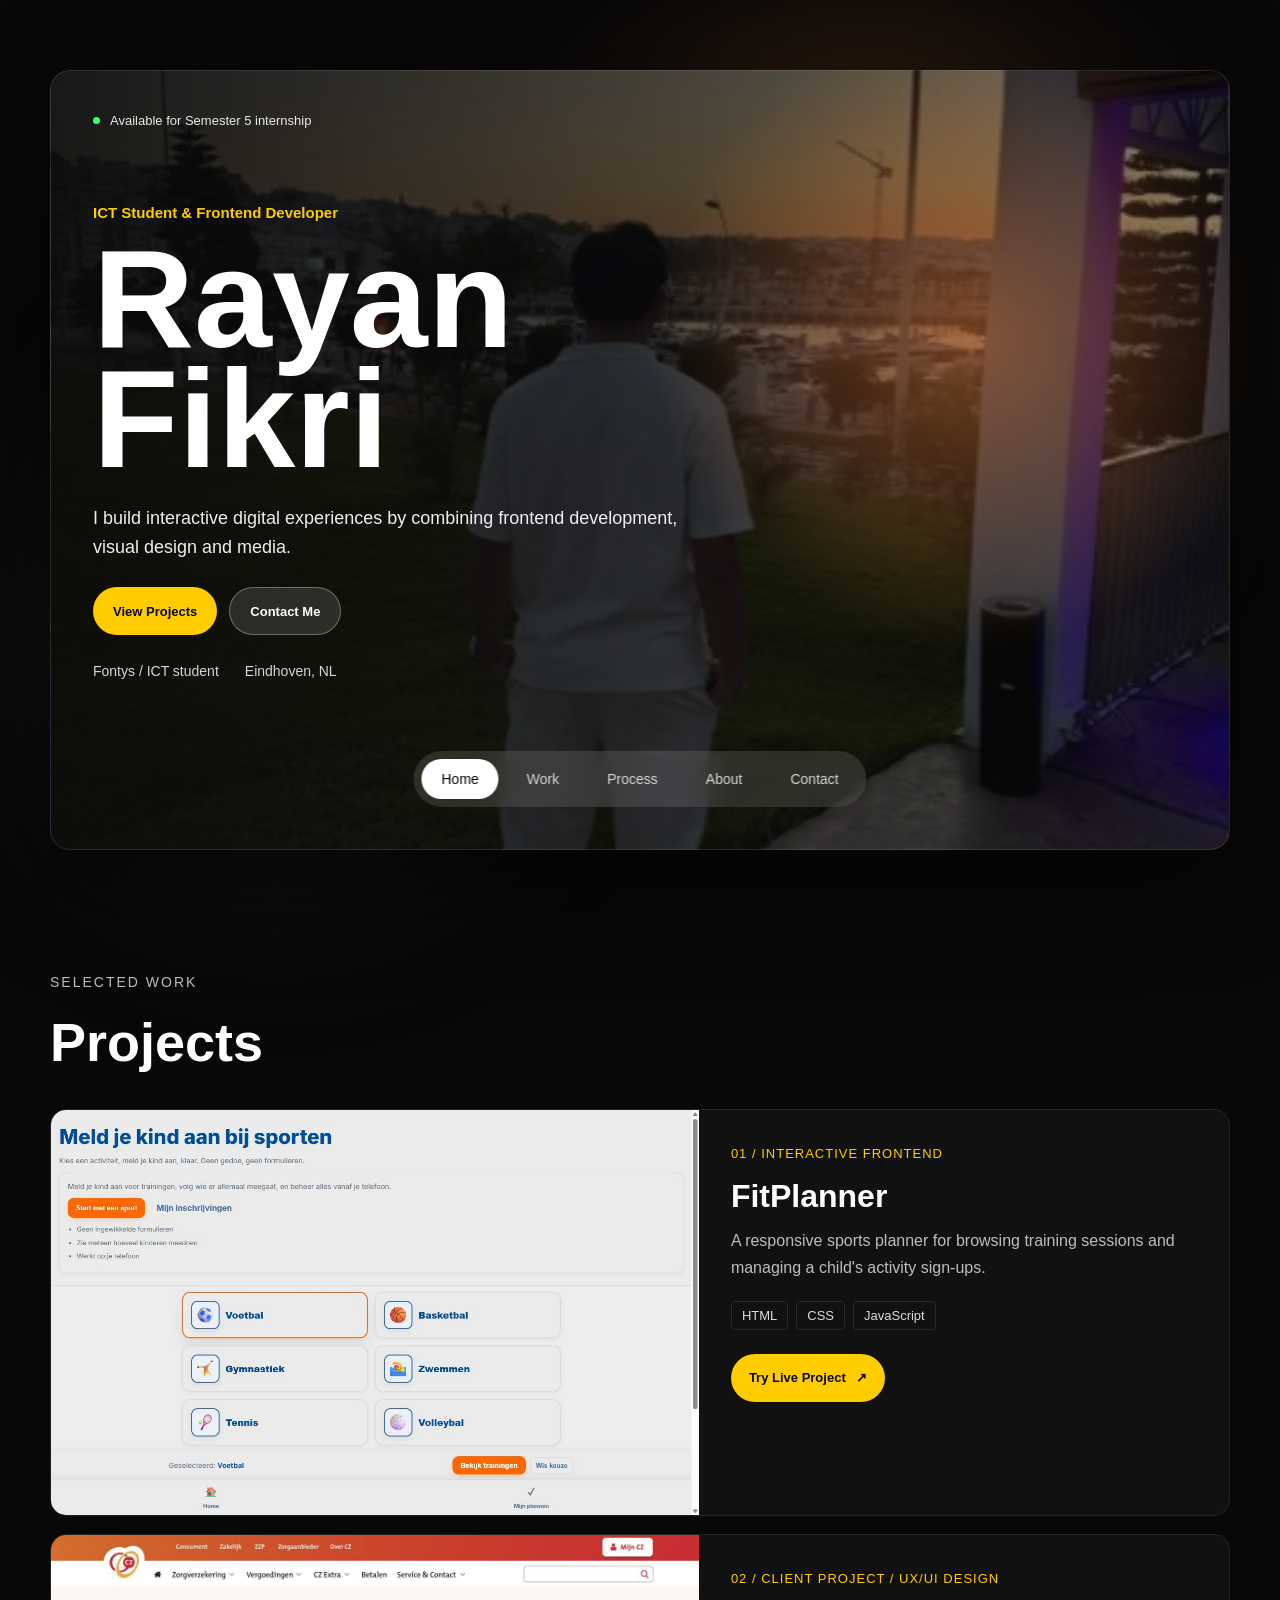
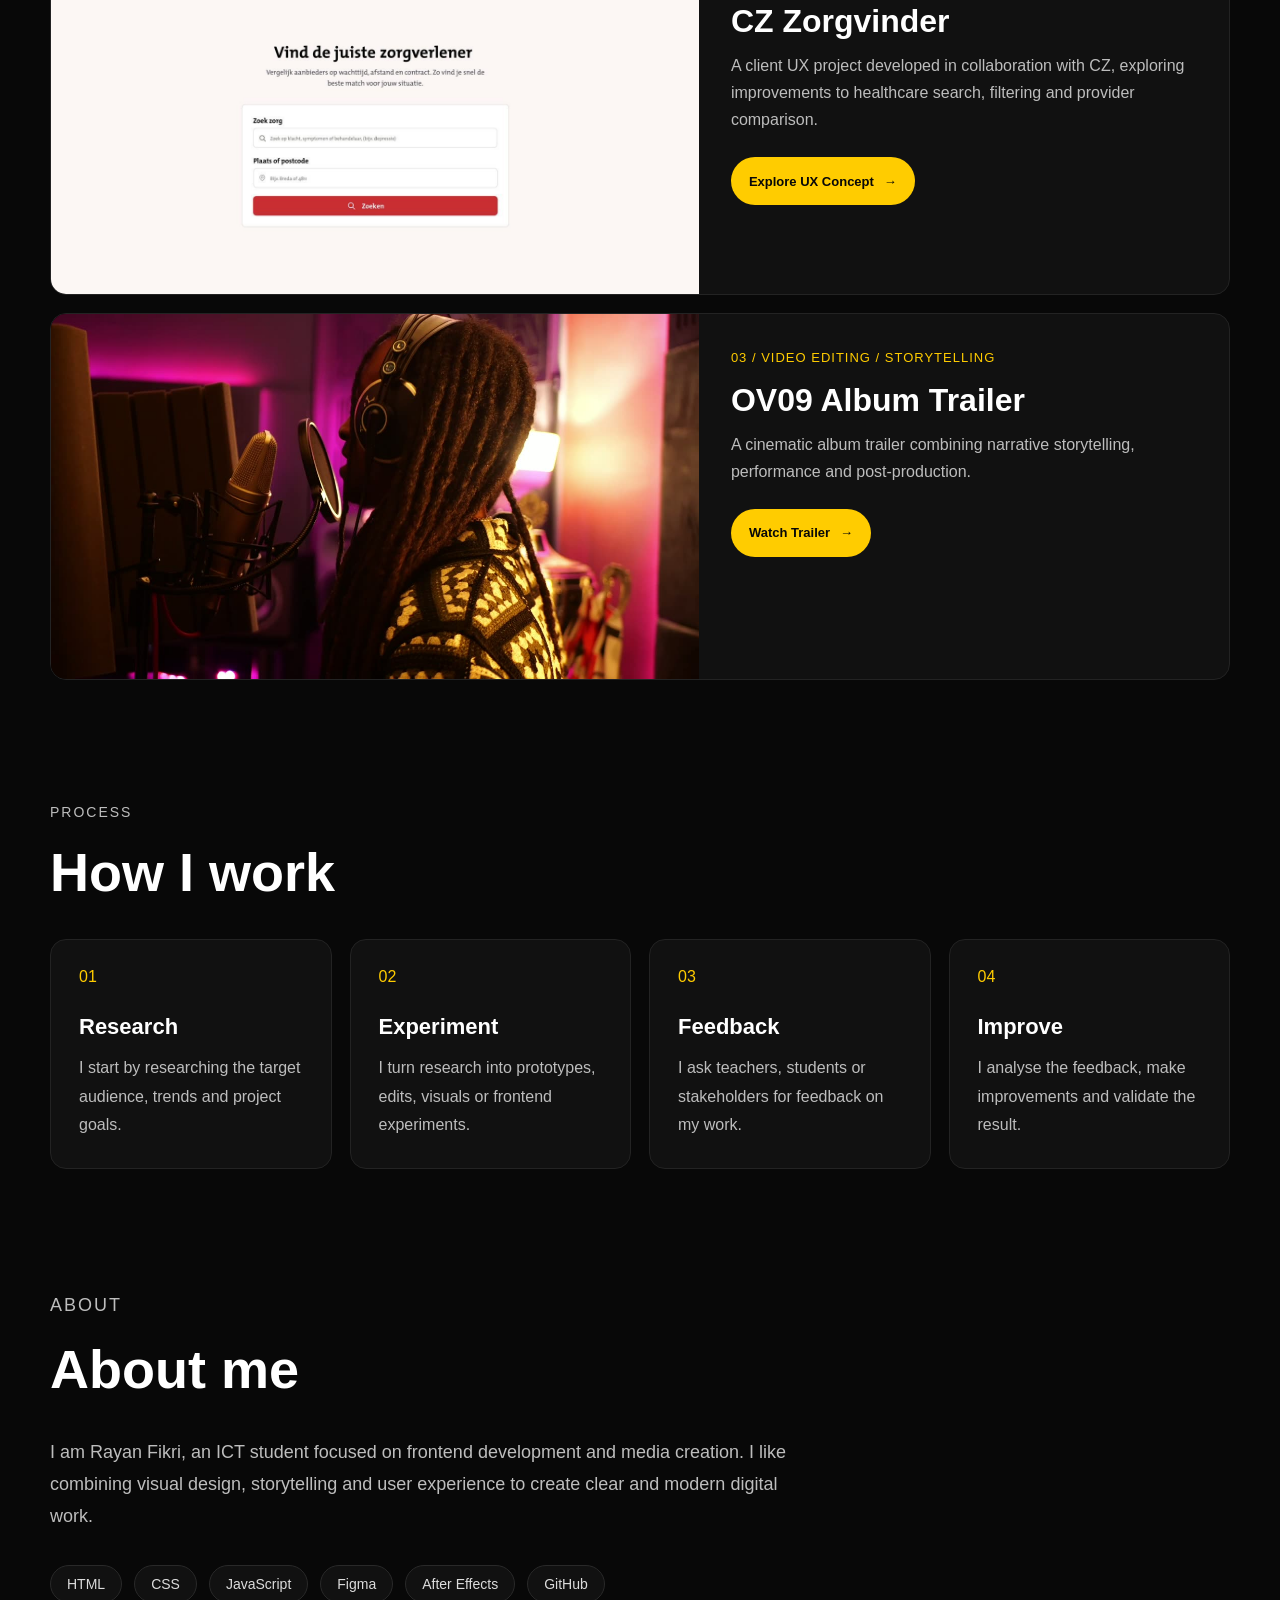
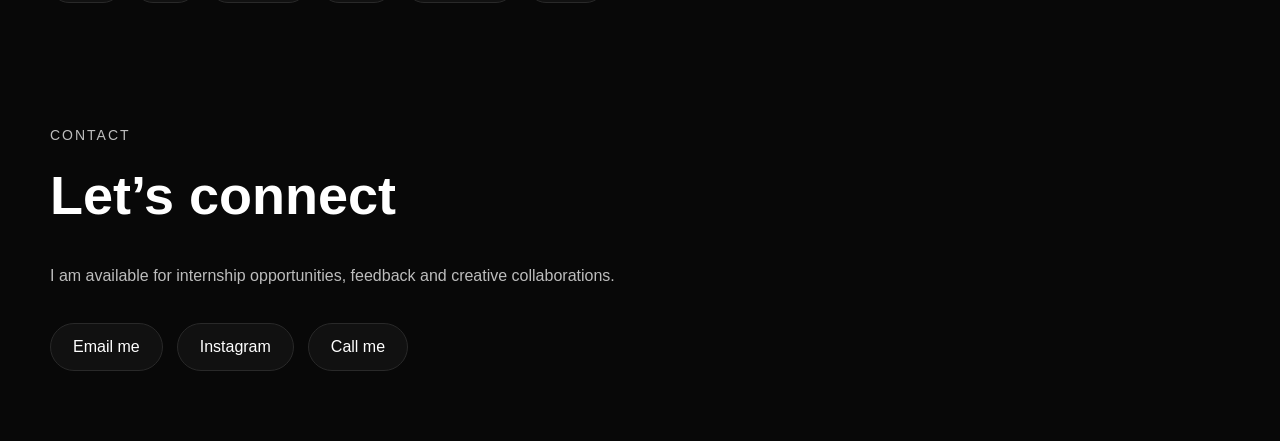
==== commit e4d737ed: "Showcase OV09 trailer with optimized media Product-focused iteration: Replaced the text-only OV09 en" ====
--- a/index.html
+++ b/index.html
@@ -84,11 +84,17 @@
           </div>
         </article>
 
-        <a href="ov09.html" class="project-row">
-          <span>03</span>
-          <h3>OV09 Trailer</h3>
-          <p>Storytelling, editing and post-production for a media creation project.</p>
-        </a>
+        <article class="project-card">
+          <a class="project-card__preview" href="ov09.html" aria-label="Explore the OV09 Album Trailer project">
+            <img src="assets/projects/ov09/ov09-poster.jpg" alt="Artist performing at a studio microphone under magenta and warm lighting" width="1280" height="720" loading="lazy" decoding="async">
+          </a>
+          <div class="project-card__content">
+            <p class="project-card__eyebrow">03 / Video Editing / Storytelling</p>
+            <h3>OV09 Album Trailer</h3>
+            <p>A cinematic album trailer combining narrative storytelling, performance and post-production.</p>
+            <a class="project-card__cta" href="ov09.html">Watch Trailer <span aria-hidden="true">→</span></a>
+          </div>
+        </article>
       </div>
     </section>
 
--- a/css/style.css
+++ b/css/style.css
@@ -872,4 +872,235 @@
     animation-duration: 0.01ms !important;
     animation-iteration-count: 1 !important;
   }
+}
+
+.ov09-page {
+  max-width: 1180px;
+  padding: clamp(36px, 6vw, 80px) 24px;
+}
+
+.ov09-page .back-link {
+  margin-bottom: 32px;
+}
+
+.ov09-hero {
+  padding: clamp(28px, 6vw, 64px);
+}
+
+.ov09-hero h1 {
+  max-width: 900px;
+  margin: 8px 0 20px;
+  font-size: clamp(48px, 8vw, 96px);
+  line-height: 0.98;
+  letter-spacing: -0.04em;
+}
+
+.ov09-intro {
+  max-width: 760px;
+  color: #d0d0d0;
+  font-size: 18px;
+  line-height: 1.75;
+}
+
+.ov09-section {
+  margin-top: 64px;
+}
+
+.ov09-section h2 {
+  margin-bottom: 22px;
+  font-size: clamp(30px, 4vw, 42px);
+}
+
+.ov09-feature .section-label {
+  margin-bottom: 10px;
+  color: #ffcc00;
+  font-size: 13px;
+  letter-spacing: 1px;
+  text-transform: uppercase;
+}
+
+.ov09-video-frame {
+  overflow: hidden;
+  padding: 10px;
+  border: 1px solid #292929;
+  border-radius: 18px;
+  background: #111111;
+}
+
+.ov09-video {
+  display: block;
+  width: 100%;
+  height: auto;
+  aspect-ratio: 16 / 9;
+  border-radius: 10px;
+  background: #000000;
+}
+
+.ov09-context-grid,
+.ov09-feedback-grid {
+  display: grid;
+  grid-template-columns: repeat(2, minmax(0, 1fr));
+  gap: 18px;
+}
+
+.ov09-feedback-grid {
+  grid-template-columns: repeat(3, minmax(0, 1fr));
+}
+
+.ov09-info-card {
+  min-width: 0;
+  padding: 26px;
+  border: 1px solid #232323;
+  border-radius: 14px;
+  background: #111111;
+}
+
+.ov09-info-card h3 {
+  margin-bottom: 12px;
+  color: #ffcc00;
+  font-size: 19px;
+}
+
+.ov09-info-card p,
+.ov09-section-intro,
+.ov09-thanks {
+  color: #bdbdbd;
+  line-height: 1.75;
+}
+
+.ov09-role-tags {
+  margin-bottom: 12px;
+  color: #ffcc00 !important;
+  font-size: 18px;
+  font-weight: 700;
+  letter-spacing: 0.02em;
+}
+
+.ov09-section-intro {
+  margin: -8px 0 20px;
+}
+
+.ov09-stills-grid {
+  display: grid;
+  grid-template-columns: repeat(3, minmax(0, 1fr));
+  gap: 16px;
+}
+
+.ov09-still {
+  min-width: 0;
+  overflow: hidden;
+  border: 1px solid #232323;
+  border-radius: 14px;
+  background: #111111;
+}
+
+.ov09-still img {
+  display: block;
+  width: 100%;
+  aspect-ratio: 16 / 9;
+  object-fit: cover;
+}
+
+.ov09-still figcaption {
+  padding: 14px 16px;
+  color: #d0d0d0;
+  font-size: 14px;
+  line-height: 1.5;
+}
+
+.ov09-credits {
+  display: grid;
+  grid-template-columns: repeat(2, minmax(0, 1fr));
+  gap: 1px;
+  overflow: hidden;
+  border: 1px solid #292929;
+  border-radius: 14px;
+  background: #292929;
+}
+
+.ov09-credits div {
+  min-width: 0;
+  padding: 18px 20px;
+  background: #111111;
+}
+
+.ov09-credits dt {
+  margin-bottom: 6px;
+  color: #ffcc00;
+  font-size: 13px;
+  font-weight: 700;
+}
+
+.ov09-credits dd {
+  color: #eeeeee;
+  line-height: 1.5;
+  overflow-wrap: anywhere;
+}
+
+.ov09-thanks {
+  margin-top: 16px;
+}
+
+.ov09-back-cta {
+  display: inline-flex;
+  min-height: 48px;
+  align-items: center;
+  gap: 10px;
+  margin-top: 48px;
+  padding: 12px 20px;
+  border-radius: 30px;
+  background: #ffcc00;
+  color: #080808;
+  font-weight: 700;
+  transition: background-color 0.2s ease, transform 0.2s ease;
+}
+
+.ov09-back-cta:hover {
+  transform: translateY(-2px);
+  background: #ffdc4d;
+}
+
+@media (max-width: 900px) {
+  .ov09-feedback-grid,
+  .ov09-stills-grid {
+    grid-template-columns: repeat(2, minmax(0, 1fr));
+  }
+}
+
+@media (max-width: 600px) {
+  .ov09-page {
+    padding: 32px 16px;
+  }
+
+  .ov09-hero {
+    padding: 28px 20px;
+  }
+
+  .ov09-intro {
+    font-size: 16px;
+  }
+
+  .ov09-section {
+    margin-top: 48px;
+  }
+
+  .ov09-context-grid,
+  .ov09-feedback-grid,
+  .ov09-stills-grid,
+  .ov09-credits {
+    grid-template-columns: 1fr;
+  }
+
+  .ov09-info-card {
+    padding: 22px;
+  }
+
+  .ov09-video-frame {
+    padding: 5px;
+    border-radius: 12px;
+  }
+
+  .ov09-video {
+    border-radius: 7px;
+  }
 }
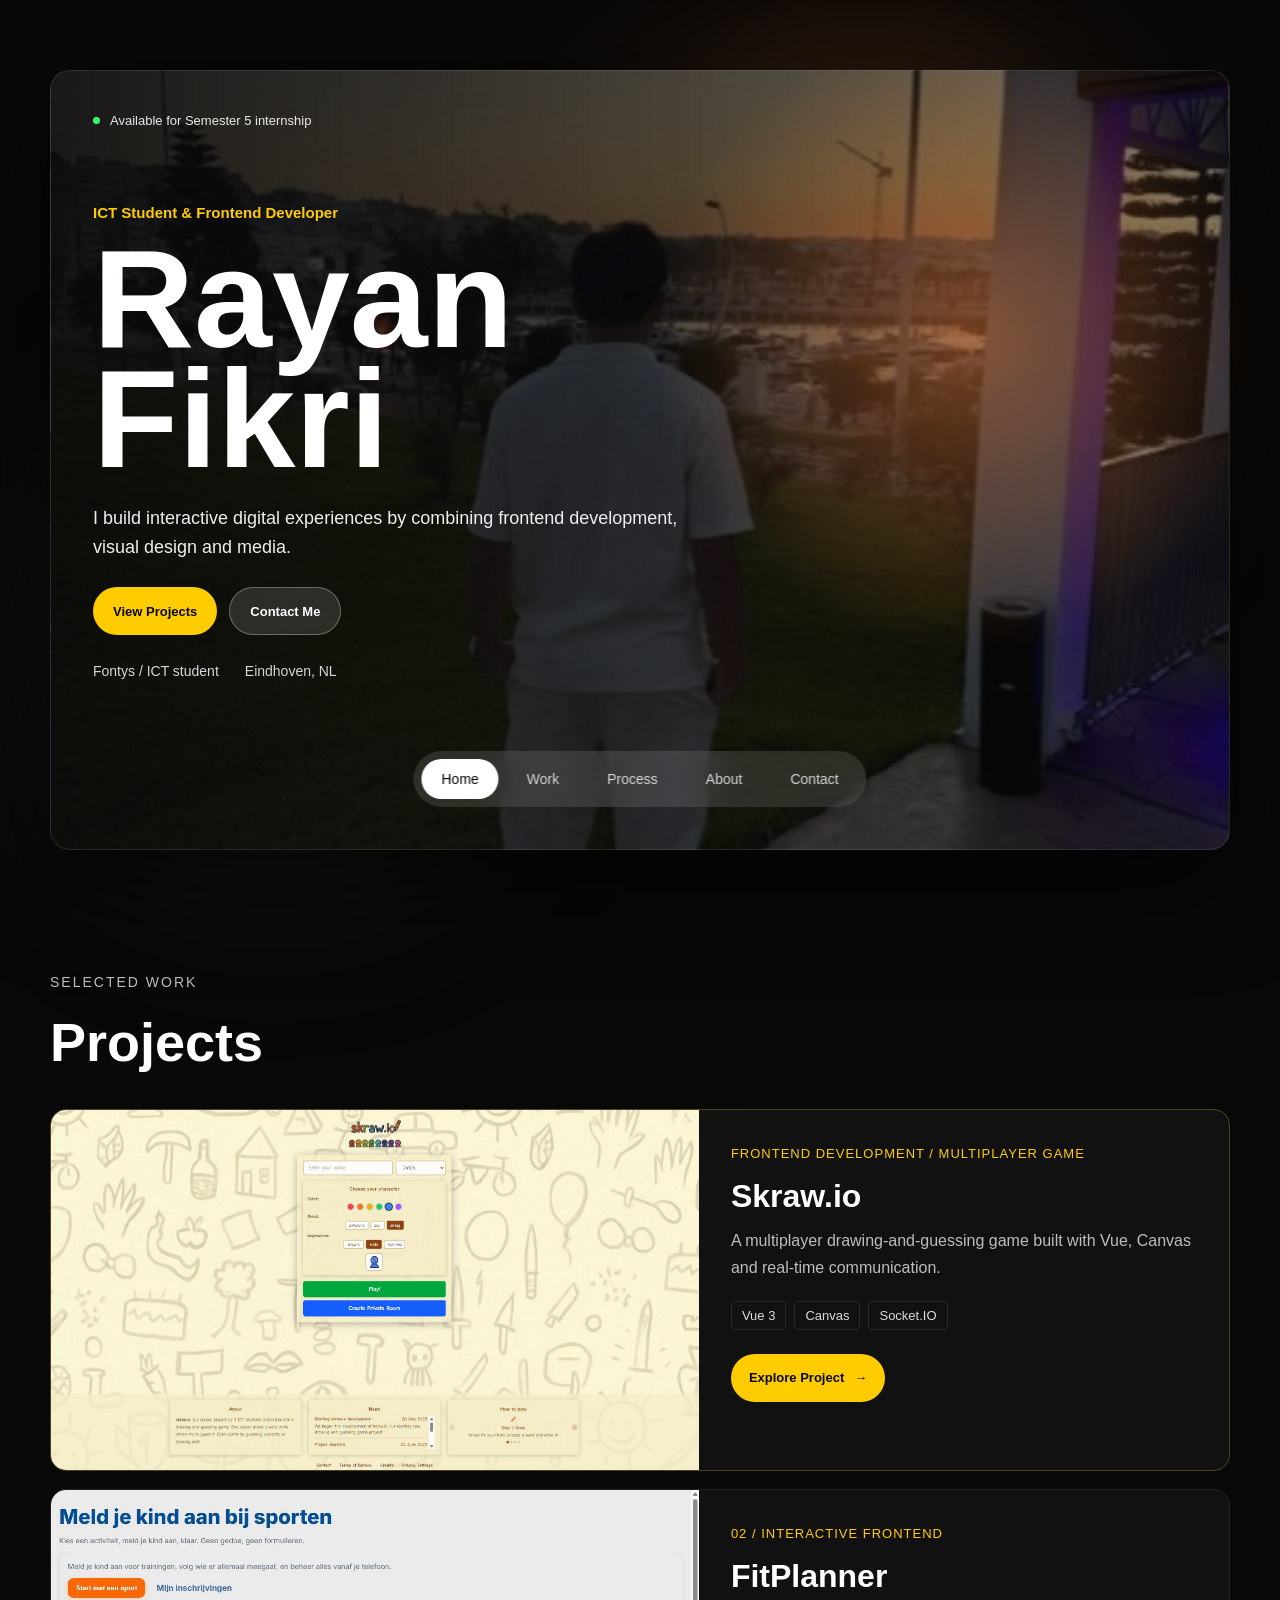
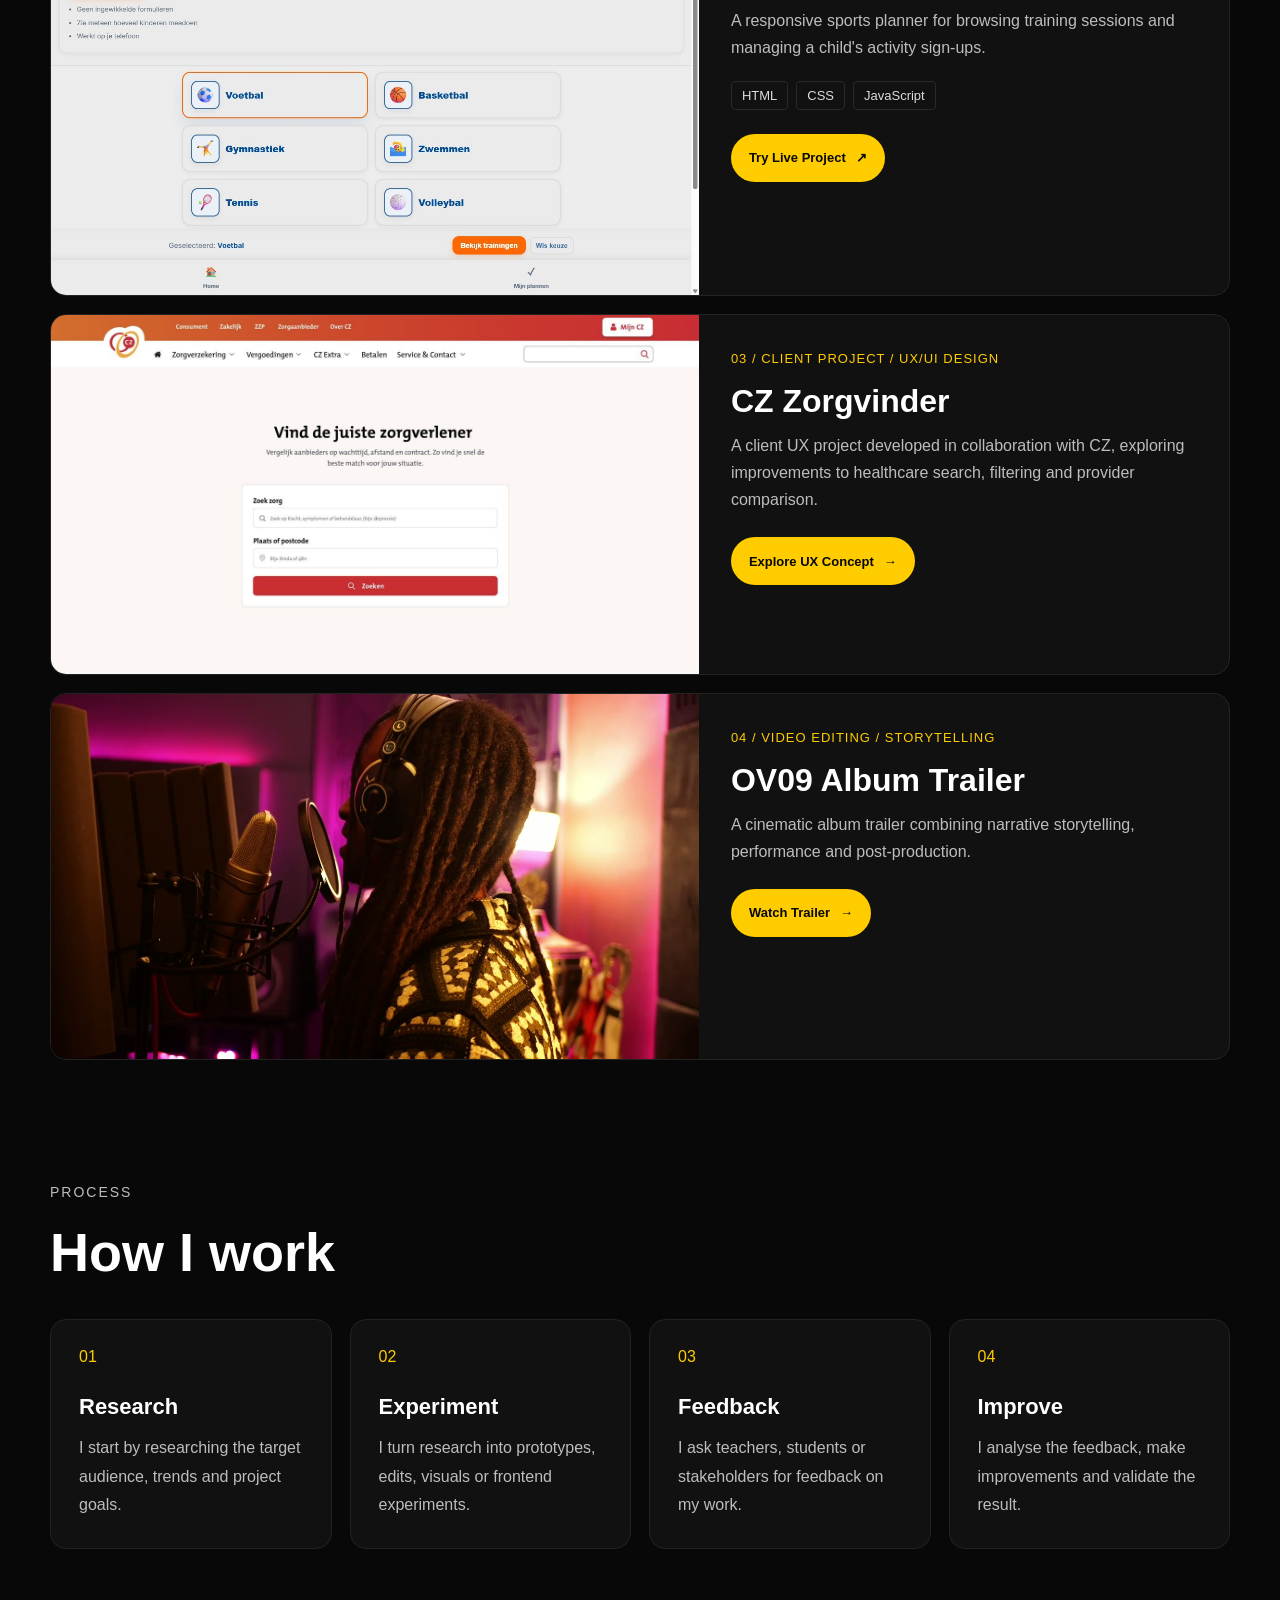
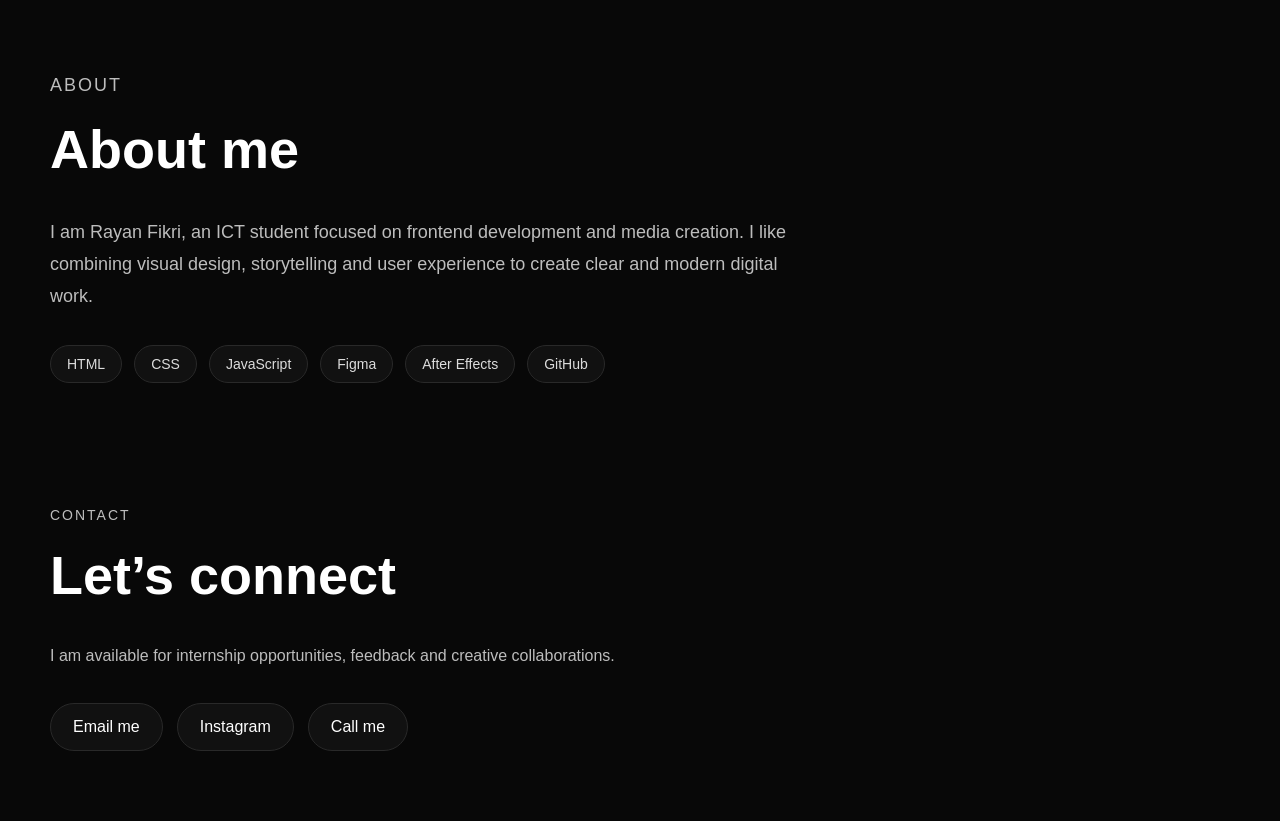
==== commit 8d5601ef: "Add and refine Skraw.io frontend case Added Skraw.io as the primary frontend development case using " ====
--- a/index.html
+++ b/index.html
@@ -55,12 +55,29 @@
       <h2>Projects</h2>
 
       <div class="project-list">
+        <article class="project-card project-card--featured">
+          <a class="project-card__preview" href="skraw.html" aria-label="Explore the Skraw.io multiplayer drawing game">
+            <img src="assets/projects/skraw/skraw-home-preview.jpg" alt="Skraw.io landing page with player-name, language, and character-selection controls" width="1897" height="979" loading="lazy" decoding="async">
+          </a>
+          <div class="project-card__content">
+            <p class="project-card__eyebrow">Frontend Development / Multiplayer Game</p>
+            <h3>Skraw.io</h3>
+            <p>A multiplayer drawing-and-guessing game built with Vue, Canvas and real-time communication.</p>
+            <ul class="project-tech" aria-label="Technologies used">
+              <li>Vue 3</li>
+              <li>Canvas</li>
+              <li>Socket.IO</li>
+            </ul>
+            <a class="project-card__cta" href="skraw.html">Explore Project <span aria-hidden="true">→</span></a>
+          </div>
+        </article>
+
         <article class="project-card">
           <a class="project-card__preview" href="https://rayankib.github.io/interactive-media-2025/" target="_blank" rel="noopener noreferrer" aria-label="Open FitPlanner live project">
             <img src="assets/projects/fitplanner/fitplanner-home.jpg" alt="FitPlanner homepage showing sports activities and a selected football option" width="1280" height="800" loading="lazy" decoding="async">
           </a>
           <div class="project-card__content">
-            <p class="project-card__eyebrow">01 / Interactive frontend</p>
+            <p class="project-card__eyebrow">02 / Interactive frontend</p>
             <h3>FitPlanner</h3>
             <p>A responsive sports planner for browsing training sessions and managing a child's activity sign-ups.</p>
             <ul class="project-tech" aria-label="Technologies used">
@@ -77,7 +94,7 @@
             <img src="assets/projects/cz-zorgvinder/cz-home-preview.jpg" alt="CZ Zorgvinder prototype homepage with healthcare search and location fields" width="1400" height="776" loading="lazy" decoding="async">
           </a>
           <div class="project-card__content">
-            <p class="project-card__eyebrow">02 / Client Project / UX/UI Design</p>
+            <p class="project-card__eyebrow">03 / Client Project / UX/UI Design</p>
             <h3>CZ Zorgvinder</h3>
             <p>A client UX project developed in collaboration with CZ, exploring improvements to healthcare search, filtering and provider comparison.</p>
             <a class="project-card__cta" href="cz.html">Explore UX Concept <span aria-hidden="true">→</span></a>
@@ -89,7 +106,7 @@
             <img src="assets/projects/ov09/ov09-poster.jpg" alt="Artist performing at a studio microphone under magenta and warm lighting" width="1280" height="720" loading="lazy" decoding="async">
           </a>
           <div class="project-card__content">
-            <p class="project-card__eyebrow">03 / Video Editing / Storytelling</p>
+            <p class="project-card__eyebrow">04 / Video Editing / Storytelling</p>
             <h3>OV09 Album Trailer</h3>
             <p>A cinematic album trailer combining narrative storytelling, performance and post-production.</p>
             <a class="project-card__cta" href="ov09.html">Watch Trailer <span aria-hidden="true">→</span></a>
--- a/css/style.css
+++ b/css/style.css
@@ -261,6 +261,19 @@
   transition: border-color 0.3s ease, background-color 0.3s ease;
 }
 
+.project-card--featured {
+  border-color: #4c4320;
+  background: linear-gradient(120deg, #15140f, #111111 58%);
+}
+
+.project-card--featured .project-card__preview {
+  min-height: 360px;
+}
+
+.project-card--featured .project-card__preview img {
+  object-position: center;
+}
+
 .project-card:hover {
   border-color: #ffcc00;
   background: #151515;
@@ -448,6 +461,11 @@
   padding: 80px 24px;
 }
 
+.skraw-page {
+  max-width: 1220px;
+  padding-top: 52px;
+}
+
 .back-link {
   display: inline-block;
   margin-bottom: 60px;
@@ -459,6 +477,394 @@
   background: #111111;
   border: 1px solid #232323;
   border-radius: 20px;
+}
+
+.skraw-hero {
+  display: grid;
+  grid-template-columns: minmax(0, 0.78fr) minmax(0, 1.22fr);
+  align-items: center;
+  gap: 38px;
+  padding: clamp(28px, 5vw, 58px);
+  border-color: #3c3520;
+  background: linear-gradient(135deg, #15140f, #111111 62%);
+}
+
+.skraw-hero h1 {
+  margin: 4px 0 22px;
+  font-size: clamp(58px, 8vw, 104px);
+}
+
+.skraw-intro {
+  color: #eeeeee !important;
+  font-size: 19px;
+  line-height: 1.65 !important;
+}
+
+.skraw-team-note,
+.skraw-accuracy-note {
+  margin-top: 20px;
+  padding: 16px 18px;
+  border-left: 3px solid #ffcc00;
+  background: #18170f;
+  color: #ddd7bf !important;
+  font-size: 14px;
+  line-height: 1.7 !important;
+}
+
+.skraw-runtime-facts {
+  display: grid;
+  grid-template-columns: repeat(2, minmax(0, 1fr));
+  gap: 12px;
+  margin: 24px 0 0;
+  padding: 0;
+  list-style: none;
+}
+
+.skraw-runtime-facts li {
+  padding: 18px 20px;
+  border: 1px solid #292929;
+  border-radius: 9px;
+  background: #111111;
+  color: #dedede;
+  line-height: 1.7;
+}
+
+.skraw-runtime-note {
+  margin-top: 18px;
+  padding: 14px 18px;
+  border-left: 2px solid #666666;
+  background: #131313;
+  color: #bdbdbd;
+  font-size: 14px;
+  line-height: 1.7;
+}
+
+.skraw-gameplay {
+  min-width: 0;
+  margin: 0;
+}
+
+.skraw-gameplay img {
+  display: block;
+  width: 100%;
+  height: auto;
+  border: 1px solid #383324;
+  border-radius: 10px;
+  background: #ffffff;
+}
+
+.skraw-gameplay figcaption {
+  margin-top: 10px;
+  color: #bdbdbd;
+  font-size: 13px;
+  line-height: 1.6;
+}
+
+.skraw-section {
+  margin-top: 74px;
+  min-width: 0;
+}
+
+.skraw-section h2 {
+  max-width: 900px;
+  margin-bottom: 18px;
+  font-size: clamp(32px, 4.5vw, 48px);
+  line-height: 1.1;
+}
+
+.skraw-section-intro {
+  margin-bottom: 26px;
+}
+
+.skraw-flow {
+  display: grid;
+  grid-template-columns: repeat(5, minmax(0, 1fr));
+  gap: 12px;
+  margin: 30px 0 0;
+  padding: 0;
+  list-style: none;
+}
+
+.skraw-flow li,
+.skraw-iteration-grid article {
+  min-width: 0;
+  padding: 22px;
+  border: 1px solid #292929;
+  border-radius: 12px;
+  background: #111111;
+}
+
+.skraw-flow li > span {
+  color: #ffcc00;
+  font-size: 13px;
+  font-weight: 700;
+  letter-spacing: 1px;
+}
+
+.skraw-flow h3,
+.skraw-iteration-grid h3 {
+  margin: 18px 0 10px;
+  font-size: 18px;
+}
+
+.skraw-flow p,
+.skraw-iteration-grid p {
+  color: #bdbdbd;
+  font-size: 14px;
+  line-height: 1.7;
+}
+
+.skraw-contribution-list {
+  display: grid;
+  gap: 12px;
+  margin: 28px 0 0;
+  padding: 0;
+  list-style: none;
+}
+
+.skraw-contribution-list li {
+  position: relative;
+  padding: 18px 20px 18px 48px;
+  border: 1px solid #292929;
+  border-radius: 9px;
+  background: #111111;
+  color: #dedede;
+  line-height: 1.7;
+}
+
+.skraw-contribution-list li::before {
+  position: absolute;
+  left: 20px;
+  color: #ffcc00;
+  content: "↗";
+}
+
+.skraw-contribution-list code {
+  color: #ffdc4d;
+  font-family: Consolas, "Courier New", monospace;
+}
+
+.skraw-demo-section {
+  padding: clamp(22px, 4vw, 40px);
+  border: 1px solid #3c3520;
+  border-radius: 16px;
+  background: linear-gradient(145deg, #15140f, #101010 72%);
+}
+
+.skraw-demo-heading {
+  display: grid;
+  grid-template-columns: minmax(0, 1fr) minmax(230px, 0.45fr);
+  align-items: end;
+  gap: 28px;
+  margin-bottom: 26px;
+}
+
+.skraw-demo-heading h2 {
+  margin-bottom: 14px;
+}
+
+.skraw-demo-heading > div > p:last-child {
+  max-width: 720px;
+}
+
+.skraw-timer {
+  min-width: 0;
+  padding: 18px;
+  border: 1px solid #343020;
+  border-radius: 10px;
+  background: #0c0c0b;
+}
+
+.skraw-timer-readout {
+  display: flex;
+  align-items: baseline;
+  gap: 8px;
+  color: #bdbdbd;
+  font-size: 13px;
+}
+
+.skraw-timer-readout output {
+  color: #ffcc00;
+  font-size: 30px;
+  font-weight: 700;
+  font-variant-numeric: tabular-nums;
+}
+
+.skraw-timer progress {
+  display: block;
+  width: 100%;
+  height: 8px;
+  margin: 12px 0;
+  accent-color: #ffcc00;
+}
+
+.skraw-timer-actions,
+.skraw-canvas-actions {
+  display: flex;
+  flex-wrap: wrap;
+  gap: 8px;
+}
+
+.skraw-canvas-demo {
+  overflow: hidden;
+  border: 1px solid #343434;
+  border-radius: 10px;
+  background: #0c0c0b;
+}
+
+.skraw-canvas-toolbar {
+  display: flex;
+  flex-wrap: wrap;
+  align-items: end;
+  gap: 14px;
+  padding: 16px;
+  border-bottom: 1px solid #292929;
+}
+
+.skraw-field {
+  display: grid;
+  gap: 8px;
+  color: #eeeeee;
+  font-size: 13px;
+  font-weight: 700;
+}
+
+.skraw-field input[type="color"] {
+  width: 48px;
+  height: 38px;
+  padding: 3px;
+  border: 1px solid #494949;
+  border-radius: 6px;
+  background: #151515;
+  cursor: pointer;
+}
+
+.skraw-brush-field {
+  flex: 1 1 180px;
+}
+
+.skraw-brush-field span {
+  display: flex;
+  gap: 6px;
+}
+
+.skraw-brush-field output {
+  color: #ffcc00;
+  font-variant-numeric: tabular-nums;
+}
+
+.skraw-brush-field input {
+  width: 100%;
+  accent-color: #ffcc00;
+}
+
+.skraw-control-button {
+  display: inline-flex;
+  min-height: 42px;
+  align-items: center;
+  justify-content: center;
+  padding: 9px 13px;
+  border: 1px solid #ffcc00;
+  border-radius: 6px;
+  background: #ffcc00;
+  color: #080808;
+  font: inherit;
+  font-size: 13px;
+  font-weight: 700;
+  cursor: pointer;
+  transition: background-color 0.2s ease, border-color 0.2s ease, transform 0.2s ease;
+}
+
+.skraw-control-button:hover:not(:disabled) {
+  transform: translateY(-1px);
+  background: #ffdc4d;
+  border-color: #ffdc4d;
+}
+
+.skraw-control-button--quiet {
+  border-color: #494949;
+  background: #181818;
+  color: #eeeeee;
+}
+
+.skraw-control-button--quiet:hover:not(:disabled) {
+  background: #242424;
+  border-color: #777777;
+}
+
+.skraw-control-button:disabled {
+  opacity: 0.45;
+  cursor: not-allowed;
+}
+
+.skraw-control-button:focus-visible,
+.skraw-field input:focus-visible,
+.skraw-demo-canvas:focus-visible {
+  outline: 3px solid #ffcc00;
+  outline-offset: 3px;
+}
+
+.skraw-canvas-instructions {
+  padding: 12px 16px 0;
+  color: #bdbdbd;
+  font-size: 13px;
+}
+
+.skraw-demo-canvas {
+  display: block;
+  width: 100%;
+  height: clamp(280px, 40vw, 480px);
+  margin-top: 12px;
+  background: #ffffff;
+  cursor: crosshair;
+  touch-action: none;
+}
+
+.skraw-demo-status {
+  min-height: 44px;
+  padding: 12px 16px;
+  color: #cfcfcf;
+  font-size: 13px;
+}
+
+.skraw-iteration-grid {
+  display: grid;
+  grid-template-columns: repeat(4, minmax(0, 1fr));
+  gap: 12px;
+  margin-top: 28px;
+}
+
+.skraw-iteration-grid h3 {
+  margin-top: 0;
+  color: #ffcc00;
+}
+
+.skraw-stack {
+  display: flex;
+  flex-wrap: wrap;
+  gap: 9px;
+  margin: 24px 0 0;
+  padding: 0;
+  list-style: none;
+}
+
+.skraw-stack li {
+  padding: 8px 12px;
+  border: 1px solid #333333;
+  border-radius: 30px;
+  background: #111111;
+  color: #e0e0e0;
+  font-size: 13px;
+}
+
+.skraw-runtime-note {
+  margin-top: 28px;
+  border-left-color: #8f823e;
+  background: #11110d;
+}
+
+.skraw-back-cta {
+  margin-top: 48px;
 }
 
 .project-hero h1 {
@@ -747,6 +1153,11 @@
     grid-template-columns: 1fr;
   }
 
+  .project-card--featured .project-card__preview {
+    min-height: 0;
+    aspect-ratio: 16 / 9;
+  }
+
   .project-card__preview {
     min-height: 0;
     aspect-ratio: 16 / 10;
@@ -760,8 +1171,28 @@
     padding: 48px 20px;
   }
 
+  .skraw-page {
+    padding: 40px 20px;
+  }
+
   .cz-hero {
     padding: 36px 28px;
+  }
+
+  .skraw-hero {
+    grid-template-columns: 1fr;
+  }
+
+  .skraw-flow {
+    grid-template-columns: repeat(2, minmax(0, 1fr));
+  }
+
+  .skraw-runtime-facts {
+    grid-template-columns: 1fr;
+  }
+
+  .skraw-iteration-grid {
+    grid-template-columns: repeat(2, minmax(0, 1fr));
   }
 
   .cz-section {
@@ -808,8 +1239,28 @@
     padding: 32px 16px;
   }
 
+  .skraw-page {
+    padding: 30px 16px;
+  }
+
+  .skraw-page .back-link {
+    margin-bottom: 28px;
+  }
+
   .cz-hero {
     padding: 28px 20px;
+  }
+
+  .skraw-hero {
+    padding: 24px 20px;
+  }
+
+  .skraw-intro {
+    font-size: 17px;
+  }
+
+  .skraw-section {
+    margin-top: 52px;
   }
 
   .cz-section h2 {
@@ -840,6 +1291,28 @@
 
   .cz-publication-note {
     padding: 20px;
+  }
+
+  .skraw-flow,
+  .skraw-iteration-grid,
+  .skraw-demo-heading {
+    grid-template-columns: 1fr;
+  }
+
+  .skraw-demo-section {
+    padding: 20px 14px;
+  }
+
+  .skraw-canvas-toolbar {
+    align-items: stretch;
+  }
+
+  .skraw-canvas-actions {
+    width: 100%;
+  }
+
+  .skraw-canvas-actions .skraw-control-button {
+    flex: 1 1 auto;
   }
 
   .details {
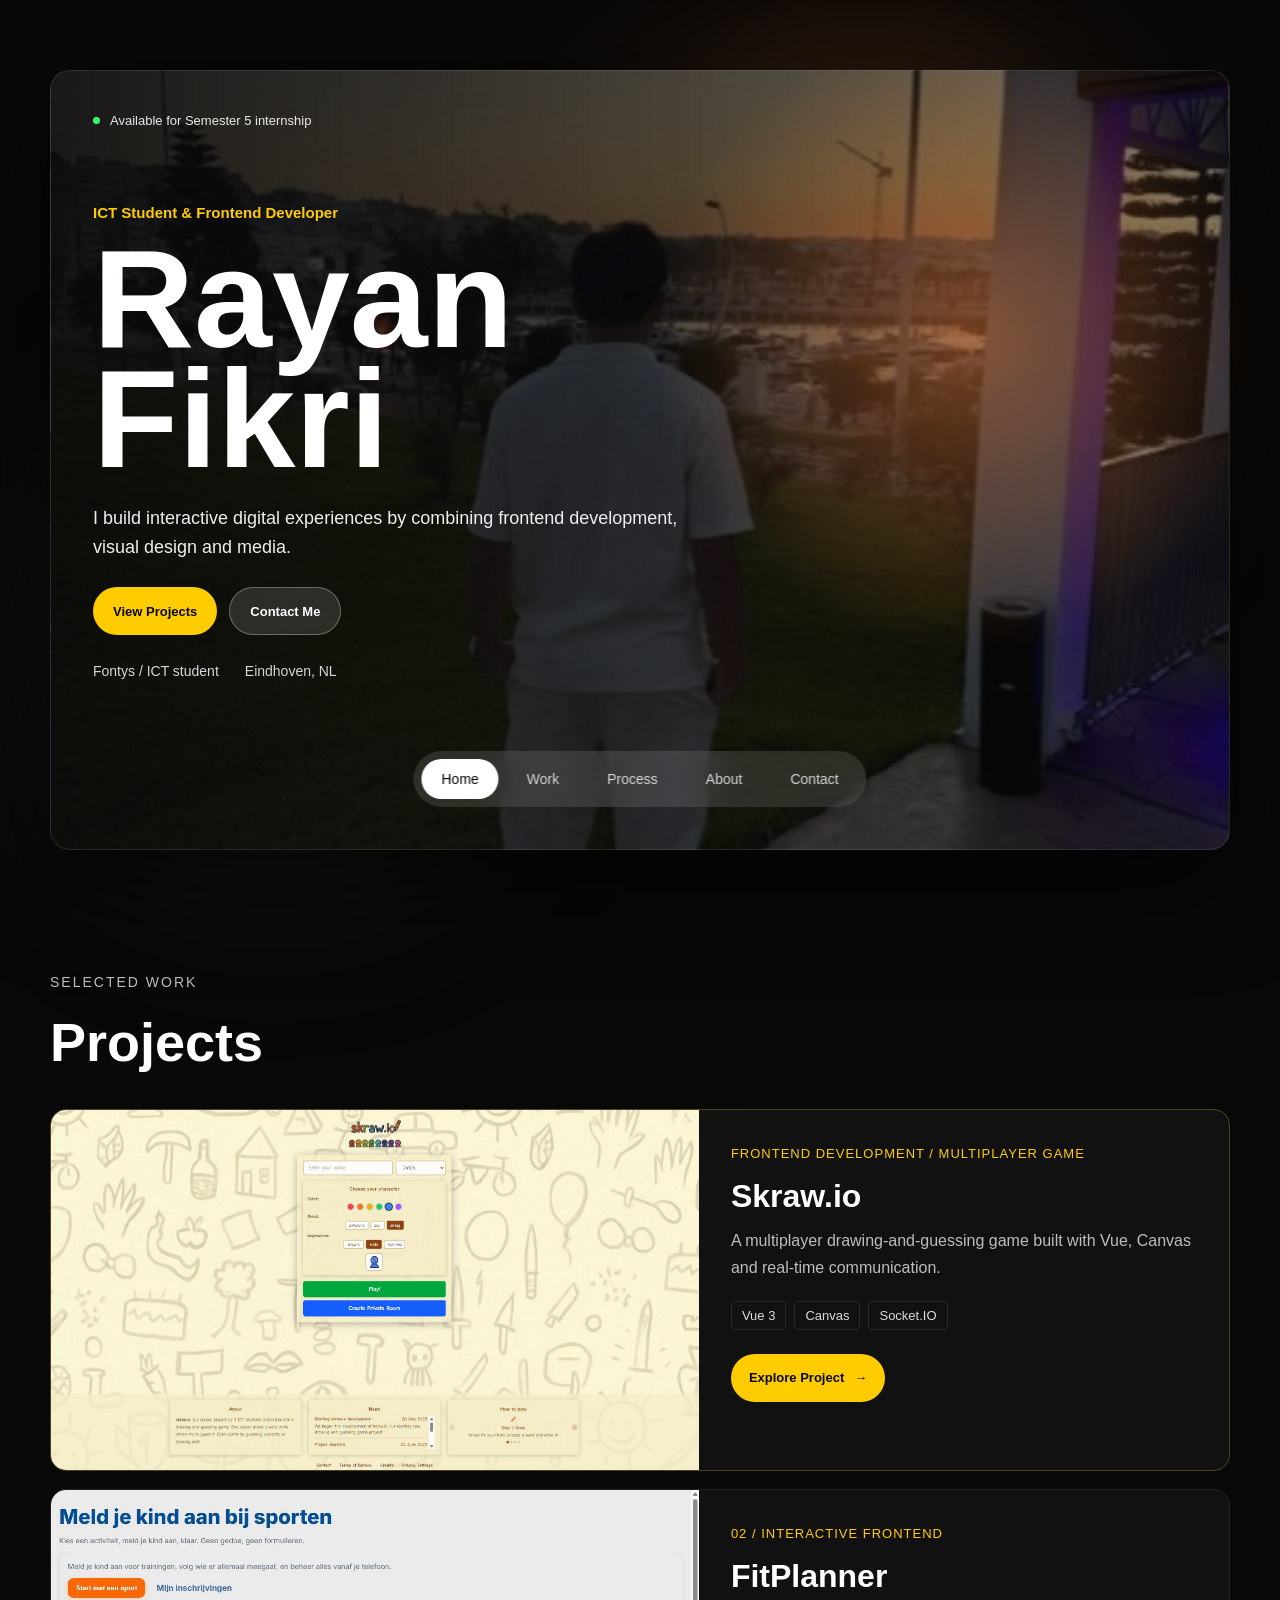
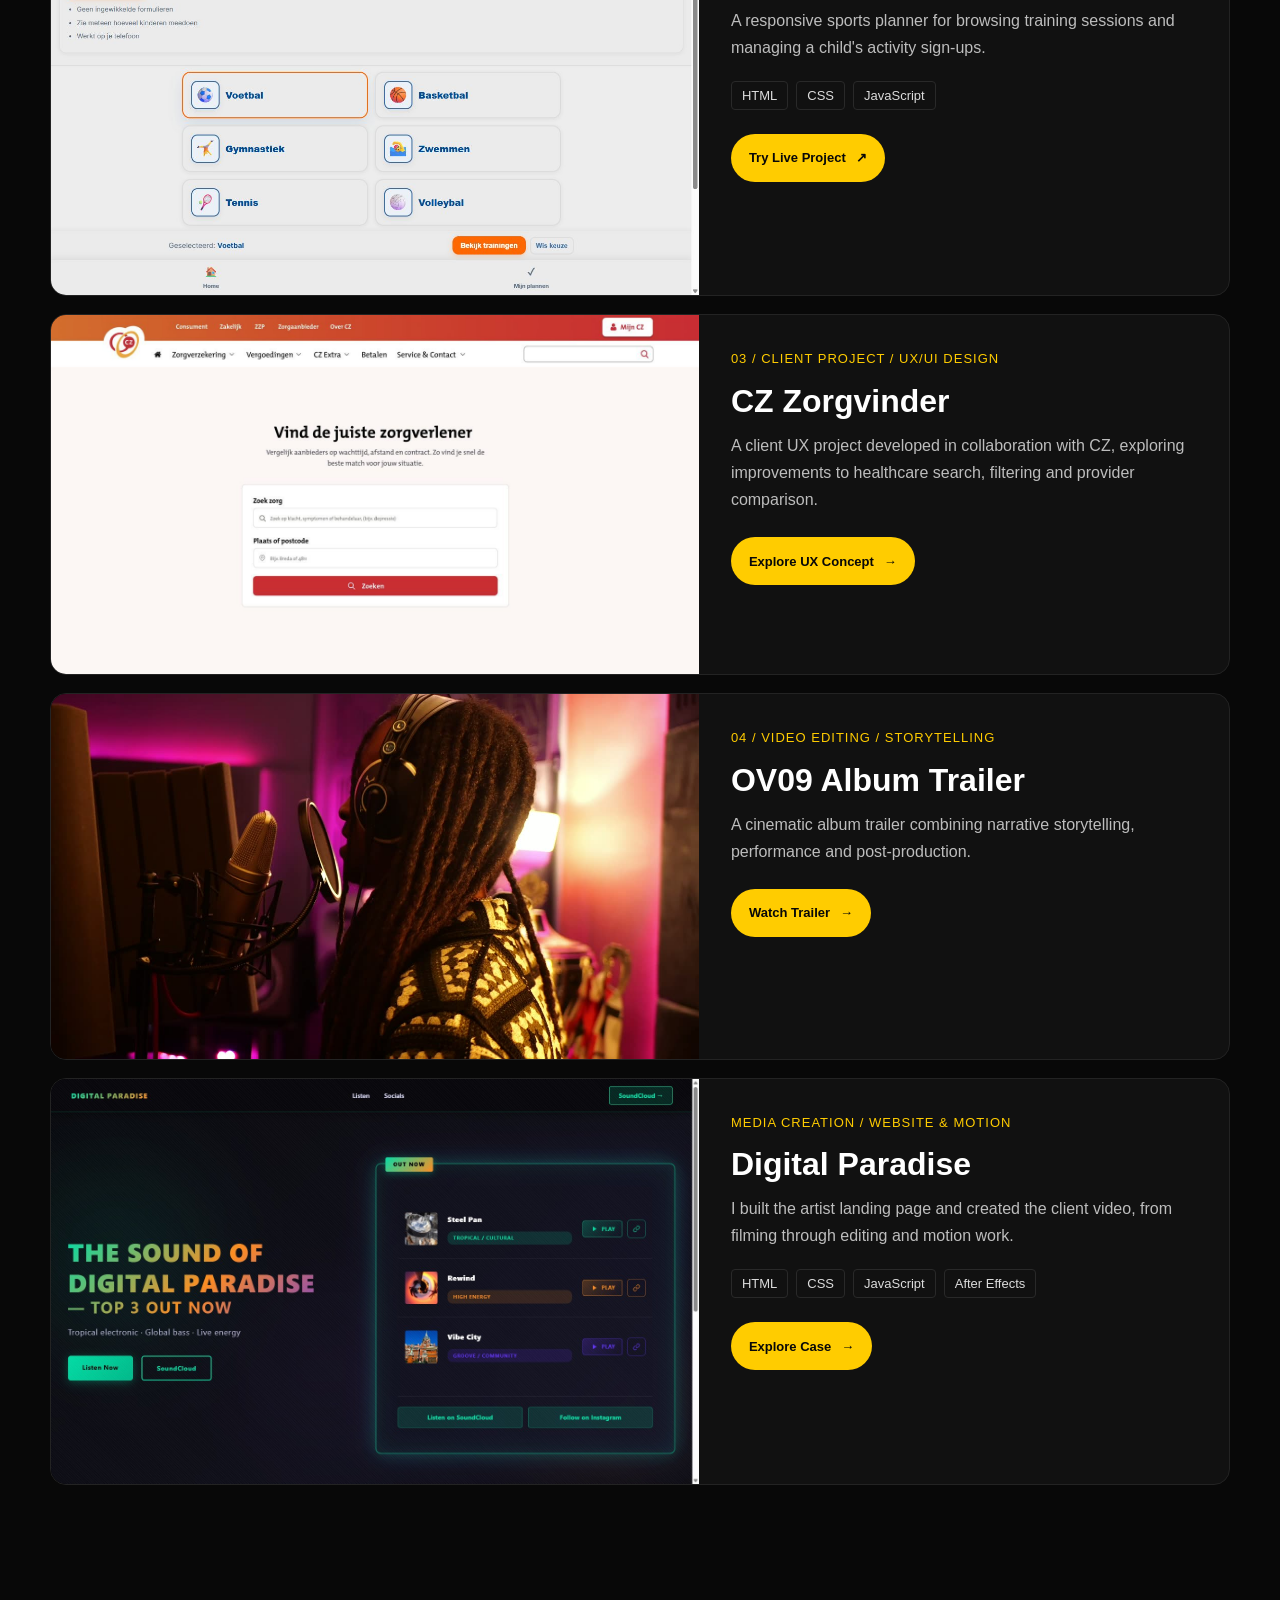
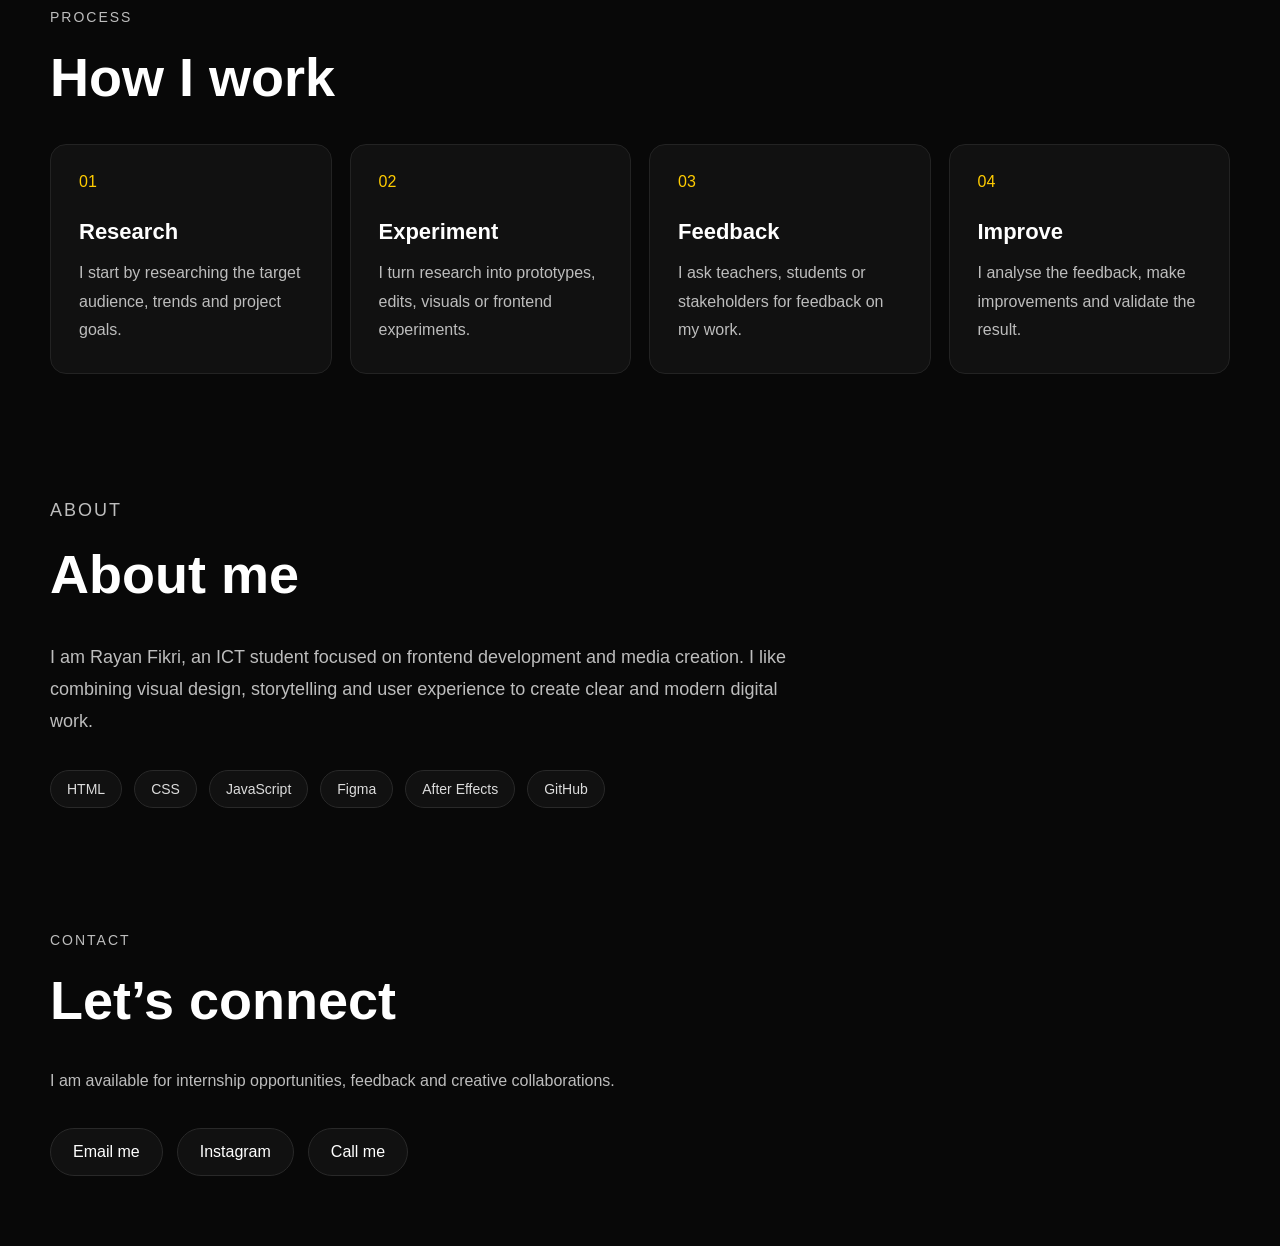
==== commit a3517e28: "Add Digital Paradise website and motion case Added Digital Paradise as a client-focused media case b" ====
--- a/index.html
+++ b/index.html
@@ -112,6 +112,24 @@
             <a class="project-card__cta" href="ov09.html">Watch Trailer <span aria-hidden="true">→</span></a>
           </div>
         </article>
+
+        <article class="project-card">
+          <a class="project-card__preview" href="digital-paradise.html" aria-label="Explore the Digital Paradise website and motion case">
+            <img src="assets/projects/digital-paradise/digital-paradise-site-preview.jpg" alt="Digital Paradise artist landing page featuring three tracks and SoundCloud links" width="1440" height="900" loading="lazy" decoding="async">
+          </a>
+          <div class="project-card__content">
+            <p class="project-card__eyebrow">Media Creation / Website &amp; Motion</p>
+            <h3>Digital Paradise</h3>
+            <p>I built the artist landing page and created the client video, from filming through editing and motion work.</p>
+            <ul class="project-tech" aria-label="Technologies used">
+              <li>HTML</li>
+              <li>CSS</li>
+              <li>JavaScript</li>
+              <li>After Effects</li>
+            </ul>
+            <a class="project-card__cta" href="digital-paradise.html">Explore Case <span aria-hidden="true">→</span></a>
+          </div>
+        </article>
       </div>
     </section>
 
--- a/css/style.css
+++ b/css/style.css
@@ -867,6 +867,358 @@
   margin-top: 48px;
 }
 
+.dp-page {
+  max-width: 1260px;
+  padding-top: 52px;
+}
+
+.dp-page .back-link {
+  margin-bottom: 38px;
+}
+
+.dp-hero {
+  display: grid;
+  grid-template-columns: minmax(250px, 0.72fr) minmax(0, 1.28fr);
+  align-items: center;
+  gap: clamp(24px, 4vw, 52px);
+  padding: clamp(26px, 4vw, 48px);
+  border-color: #1a5b4b;
+  background: linear-gradient(135deg, #101915, #101016 62%);
+}
+
+.dp-hero-copy .section-label,
+.dp-section .section-label,
+.dp-team-note .section-label {
+  color: #56e5b4;
+}
+
+.dp-hero h1 {
+  margin: 8px 0 20px;
+  font-size: clamp(52px, 7vw, 90px);
+  line-height: 0.98;
+}
+
+.dp-lead {
+  max-width: 440px;
+  color: #e5e5e5;
+  font-size: 18px;
+  line-height: 1.7;
+}
+
+.dp-hero-cta,
+.dp-external-cta {
+  background: #24d4a1;
+}
+
+.dp-hero-cta:hover,
+.dp-external-cta:hover {
+  background: #5ce7bd;
+}
+
+.dp-hero-visual,
+.dp-video-poster,
+.dp-process-visual,
+.dp-brand-visual {
+  min-width: 0;
+  margin: 0;
+}
+
+.dp-hero-visual img,
+.dp-video-poster img,
+.dp-process-visual img,
+.dp-brand-visual img {
+  display: block;
+  width: 100%;
+  height: auto;
+  border: 1px solid #29463d;
+  border-radius: 10px;
+  background: #111111;
+}
+
+.dp-hero-visual img {
+  aspect-ratio: 16 / 10;
+  object-fit: cover;
+  object-position: top center;
+}
+
+.dp-hero-visual figcaption,
+.dp-video-poster figcaption,
+.dp-process-visual figcaption,
+.dp-brand-visual figcaption {
+  margin-top: 10px;
+  color: #aebbb6;
+  font-size: 13px;
+  line-height: 1.6;
+}
+
+.dp-section {
+  min-width: 0;
+  margin-top: 72px;
+}
+
+.dp-section h2,
+.dp-team-note h2 {
+  max-width: 900px;
+  margin: 6px 0 20px;
+  font-size: clamp(32px, 4.3vw, 48px);
+  line-height: 1.12;
+}
+
+.dp-output-grid {
+  display: grid;
+  grid-template-columns: repeat(2, minmax(0, 1fr));
+  gap: 16px;
+  margin-top: 28px;
+}
+
+.dp-output-card,
+.dp-process-panel,
+.dp-team-note {
+  border: 1px solid #293831;
+  border-radius: 14px;
+  background: linear-gradient(145deg, #111713, #101010 72%);
+}
+
+.dp-output-card {
+  min-width: 0;
+  padding: clamp(22px, 3vw, 34px);
+  transition: border-color 0.25s ease, transform 0.25s ease;
+}
+
+.dp-output-card:hover {
+  transform: translateY(-3px);
+  border-color: #24d4a1;
+}
+
+.dp-output-number {
+  color: #56e5b4;
+  font-size: 13px;
+  font-weight: 700;
+  letter-spacing: 0.12em;
+}
+
+.dp-output-card h3 {
+  margin: 16px 0 10px;
+  font-size: 25px;
+}
+
+.dp-output-card p,
+.dp-website-details > p,
+.dp-process-panel > p,
+.dp-section-copy,
+.dp-brand-copy p,
+.dp-team-note p {
+  color: #c9c9c9;
+  line-height: 1.75;
+}
+
+.dp-text-link {
+  display: inline-flex;
+  min-height: 44px;
+  align-items: center;
+  gap: 8px;
+  margin-top: 16px;
+  color: #56e5b4;
+  font-size: 14px;
+  font-weight: 700;
+}
+
+.dp-text-link:hover {
+  color: #a1f3d7;
+}
+
+.dp-section-heading {
+  display: flex;
+  align-items: end;
+  justify-content: space-between;
+  gap: 24px;
+  margin-bottom: 18px;
+}
+
+.dp-section-heading h2 {
+  margin-bottom: 0;
+}
+
+.dp-section-heading .project-card__cta {
+  flex: 0 0 auto;
+}
+
+.dp-website-details {
+  display: grid;
+  grid-template-columns: minmax(0, 1fr) minmax(300px, 0.8fr);
+  gap: 32px;
+  align-items: start;
+}
+
+.dp-feature-list {
+  display: grid;
+  gap: 10px;
+  padding: 0;
+  list-style: none;
+}
+
+.dp-feature-list li {
+  position: relative;
+  padding: 13px 16px 13px 40px;
+  border: 1px solid #28332d;
+  border-radius: 8px;
+  background: #111512;
+  color: #dddddd;
+  line-height: 1.55;
+}
+
+.dp-feature-list li::before {
+  position: absolute;
+  left: 16px;
+  color: #56e5b4;
+  content: "✓";
+}
+
+.dp-video-poster {
+  position: relative;
+}
+
+.dp-video-poster > a {
+  position: relative;
+  display: block;
+  overflow: hidden;
+  border-radius: 10px;
+}
+
+.dp-video-poster > a:focus-visible {
+  outline: 3px solid #56e5b4;
+  outline-offset: 4px;
+}
+
+.dp-video-poster img {
+  aspect-ratio: 16 / 9;
+  object-fit: cover;
+  transition: transform 0.35s ease;
+}
+
+.dp-video-poster > a:hover img {
+  transform: scale(1.02);
+}
+
+.dp-play-indicator {
+  position: absolute;
+  top: 50%;
+  left: 50%;
+  display: grid;
+  width: 68px;
+  height: 68px;
+  place-items: center;
+  border: 1px solid rgba(255, 255, 255, 0.75);
+  border-radius: 50%;
+  background: rgba(8, 8, 8, 0.75);
+  color: #ffffff;
+  font-size: 22px;
+  transform: translate(-50%, -50%);
+  transition: background-color 0.2s ease, transform 0.2s ease;
+}
+
+.dp-video-poster > a:hover .dp-play-indicator {
+  background: rgba(36, 212, 161, 0.92);
+  color: #080808;
+  transform: translate(-50%, -50%) scale(1.06);
+}
+
+.dp-process-panel {
+  padding: clamp(22px, 3.5vw, 38px);
+}
+
+.dp-process-panel > p {
+  max-width: 950px;
+}
+
+.dp-process-steps {
+  display: grid;
+  grid-template-columns: repeat(3, minmax(0, 1fr));
+  gap: 12px;
+  margin-top: 26px;
+}
+
+.dp-process-steps span {
+  padding: 14px 16px;
+  border-left: 2px solid #24d4a1;
+  background: #0e1512;
+  color: #d8e6df;
+  font-size: 14px;
+  line-height: 1.5;
+}
+
+.dp-process-visual img {
+  border-color: #323232;
+}
+
+.dp-section-copy {
+  max-width: 950px;
+  margin-top: 20px;
+}
+
+.dp-brand-grid {
+  display: grid;
+  grid-template-columns: minmax(0, 1.1fr) minmax(260px, 0.9fr);
+  align-items: center;
+  gap: clamp(24px, 4vw, 48px);
+}
+
+.dp-brand-visual img {
+  aspect-ratio: 16 / 9;
+  object-fit: contain;
+  background: #ffffff;
+}
+
+.dp-brand-copy h3 {
+  margin-bottom: 14px;
+  font-size: 22px;
+}
+
+.dp-brand-copy p + p {
+  margin-top: 16px;
+}
+
+.dp-contribution-section {
+  padding: clamp(24px, 4vw, 42px);
+  border: 1px solid #1a5b4b;
+  border-radius: 16px;
+  background: linear-gradient(135deg, #101915, #101016 72%);
+}
+
+.dp-contribution-section h2 {
+  max-width: 740px;
+}
+
+.dp-contribution-copy {
+  max-width: 990px;
+  color: #eeeeee;
+  font-size: clamp(17px, 2vw, 20px);
+  line-height: 1.8;
+}
+
+.dp-team-note {
+  display: grid;
+  grid-template-columns: minmax(230px, 0.8fr) minmax(0, 1.2fr);
+  gap: 32px;
+  align-items: center;
+  margin-top: 64px;
+  padding: clamp(24px, 4vw, 40px);
+}
+
+.dp-team-note h2 {
+  margin-bottom: 0;
+  font-size: clamp(26px, 3.5vw, 38px);
+}
+
+.dp-back-cta {
+  margin-top: 42px;
+  background: #24d4a1;
+}
+
+.dp-back-cta:hover {
+  background: #5ce7bd;
+}
+
 .project-hero h1 {
   font-size: clamp(56px, 8vw, 110px);
 }
@@ -1183,6 +1535,24 @@
     grid-template-columns: 1fr;
   }
 
+  .dp-hero {
+    grid-template-columns: 1fr;
+  }
+
+  .dp-hero-visual img {
+    aspect-ratio: 16 / 9;
+  }
+
+  .dp-website-details,
+  .dp-brand-grid,
+  .dp-team-note {
+    grid-template-columns: 1fr;
+  }
+
+  .dp-team-note {
+    gap: 16px;
+  }
+
   .skraw-flow {
     grid-template-columns: repeat(2, minmax(0, 1fr));
   }
@@ -1301,6 +1671,41 @@
 
   .skraw-demo-section {
     padding: 20px 14px;
+  }
+
+  .dp-page {
+    padding: 30px 16px;
+  }
+
+  .dp-page .back-link {
+    margin-bottom: 28px;
+  }
+
+  .dp-hero {
+    padding: 24px 20px;
+  }
+
+  .dp-section {
+    margin-top: 52px;
+  }
+
+  .dp-output-grid,
+  .dp-process-steps {
+    grid-template-columns: 1fr;
+  }
+
+  .dp-section-heading {
+    align-items: flex-start;
+    flex-direction: column;
+    gap: 14px;
+  }
+
+  .dp-section-heading .project-card__cta {
+    margin-top: 4px;
+  }
+
+  .dp-contribution-section {
+    padding: 24px 20px;
   }
 
   .skraw-canvas-toolbar {
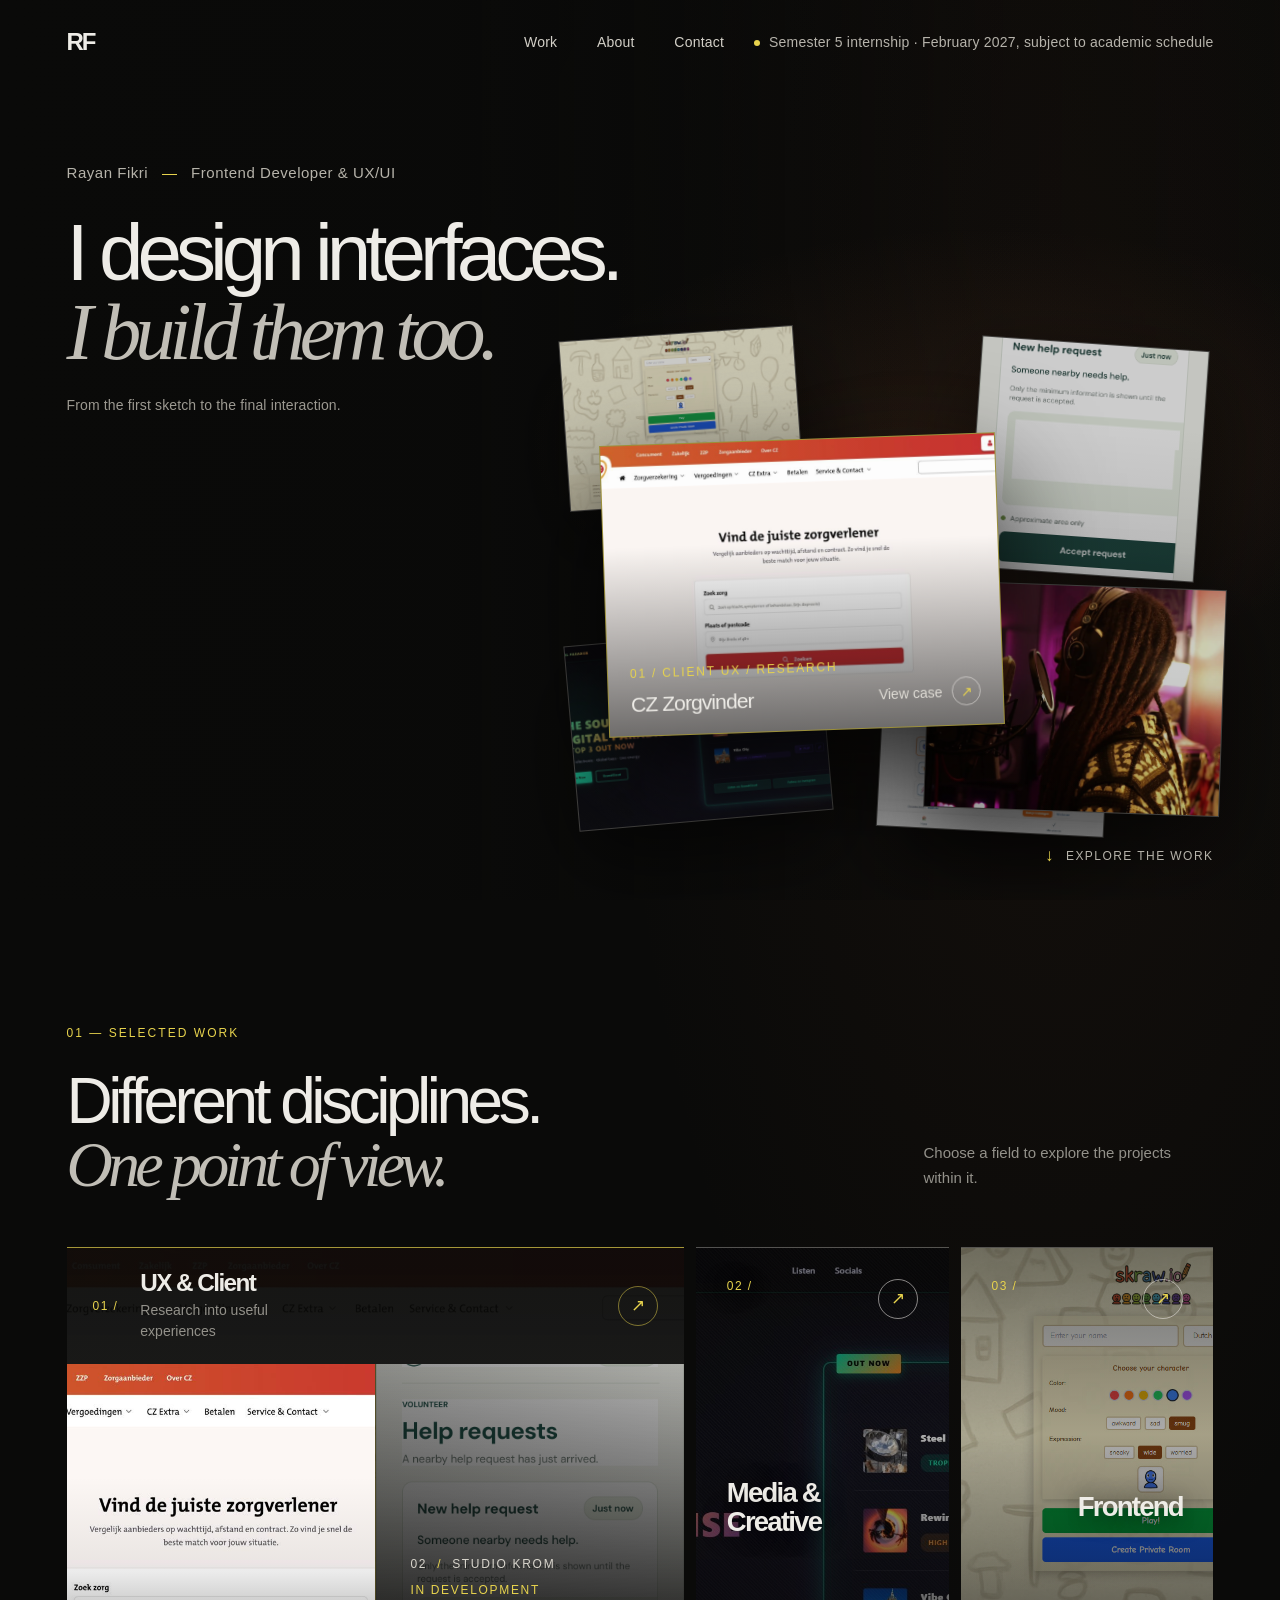
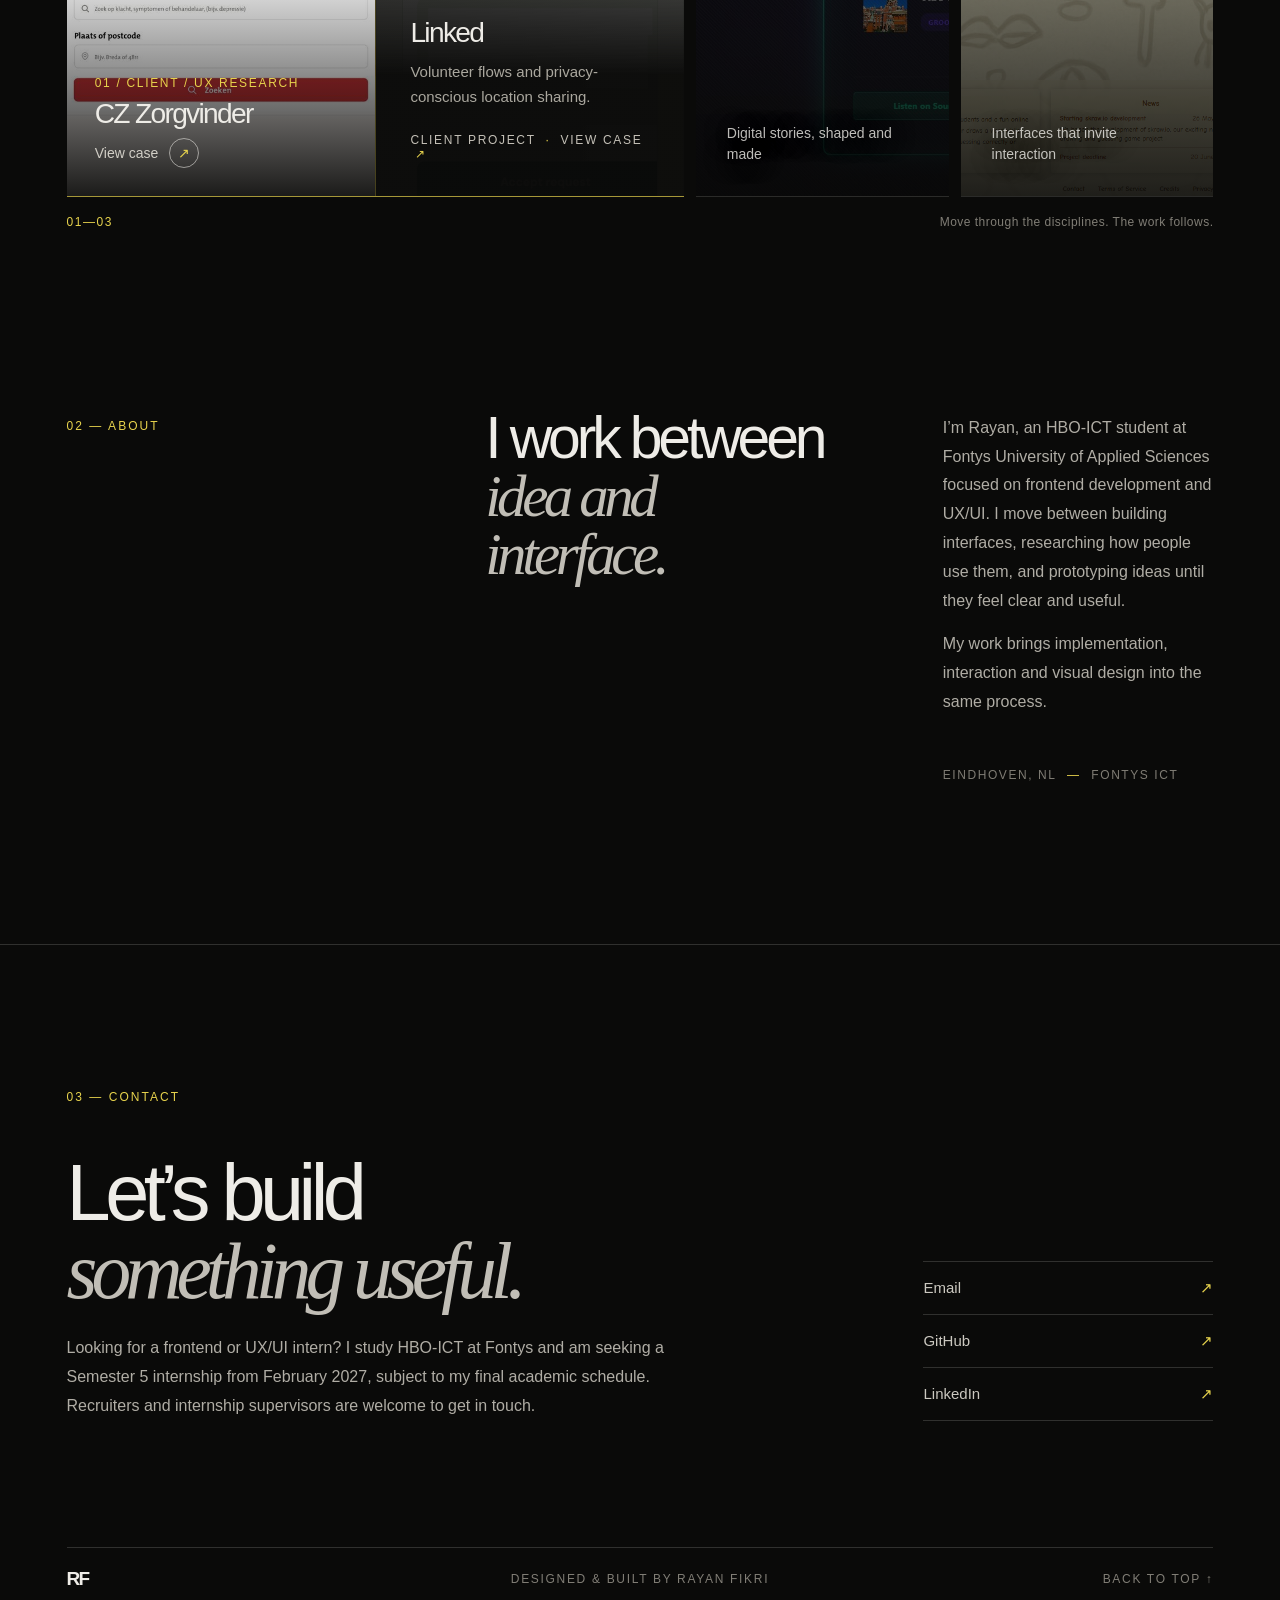
==== commit 558fb421: "feat: complete portfolio redesign and project case studies" ====
--- a/index.html
+++ b/index.html
@@ -3,203 +3,214 @@
 <head>
   <meta charset="UTF-8">
   <meta name="viewport" content="width=device-width, initial-scale=1.0">
+  <meta name="theme-color" content="#0a0a09">
+  <meta name="description" content="Rayan Fikri is an HBO-ICT student at Fontys focused on frontend development and UX/UI, seeking a Semester 5 internship from February 2027.">
   <title>Rayan Fikri | ICT Student &amp; Frontend Developer</title>
-  <meta name="description" content="Rayan Fikri is an ICT student and frontend developer in Eindhoven, available for a Semester 5 internship. Explore selected projects in frontend, design and media.">
-  <link rel="stylesheet" href="css/style.css">
+  <link rel="canonical" href="https://rayankib.github.io/personal-portfolio-website/">
+  <link rel="icon" href="assets/favicon.svg" type="image/svg+xml">
+  <link rel="icon" href="assets/favicon-32.png" type="image/png" sizes="32x32">
+  <link rel="stylesheet" href="css/homepage-concept.css">
+  <meta property="og:title" content="Rayan Fikri — Frontend Developer &amp; UX/UI">
+  <meta property="og:description" content="I design interfaces. I build them too. Explore frontend, UX/UI and client projects by Rayan Fikri, HBO-ICT student at Fontys.">
+  <meta property="og:type" content="website">
+  <meta property="og:url" content="https://rayankib.github.io/personal-portfolio-website/">
+  <meta property="og:image" content="https://rayankib.github.io/personal-portfolio-website/assets/social/portfolio-og.png">
+  <meta property="og:image:width" content="1200">
+  <meta property="og:image:height" content="630">
+  <meta property="og:image:type" content="image/png">
+  <meta property="og:image:alt" content="Rayan Fikri — I design interfaces. I build them too. Frontend Development and UX/UI.">
+  <meta property="og:site_name" content="Rayan Fikri Portfolio">
+  <meta name="twitter:card" content="summary_large_image">
+  <meta name="twitter:title" content="Rayan Fikri — Frontend Developer &amp; UX/UI">
+  <meta name="twitter:description" content="I design interfaces. I build them too. Explore frontend, UX/UI and client projects by Rayan Fikri, HBO-ICT student at Fontys.">
+  <meta name="twitter:image" content="https://rayankib.github.io/personal-portfolio-website/assets/social/portfolio-og.png">
+  <meta name="twitter:image:alt" content="Rayan Fikri — I design interfaces. I build them too. Frontend Development and UX/UI.">
 </head>
 <body>
-
-  <main class="page-wrapper">
-
-    <section class="hero-card" id="home">
-
-      <div class="hero-topline">
-        <div class="status">
-          <span aria-hidden="true"></span>
-          <p>Available for Semester 5 internship</p>
-        </div>
-      </div>
-
-      <div class="hero-content">
-        <p class="role">ICT Student &amp; Frontend Developer</p>
-
-        <h1 class="hero-name">Rayan<br>Fikri</h1>
-
-        <p class="hero-summary">
-          I build interactive digital experiences by combining frontend development, visual design and media.
-        </p>
-
-        <div class="hero-actions">
-          <a href="#work" class="primary-link">View Projects</a>
-          <a href="#contact" class="secondary-link">Contact Me</a>
-        </div>
-
-        <div class="details">
-          <p>Fontys / ICT student</p>
-          <p>Eindhoven, NL</p>
-        </div>
-      </div>
-
-      <nav class="bottom-nav" aria-label="Section navigation">
-        <a href="#home" class="active" aria-current="location">Home</a>
-        <a href="#work">Work</a>
-        <a href="#process">Process</a>
-        <a href="#about">About</a>
-        <a href="#contact">Contact</a>
-      </nav>
-
+  <main>
+    <section class="opening" id="home" aria-labelledby="opening-heading">
+      <header class="masthead">
+        <a class="wordmark" href="#home" aria-label="Rayan Fikri, home">RF</a>
+        <nav class="navigation" aria-label="Main navigation">
+          <a href="#work">Work</a>
+          <a href="#about">About</a>
+          <a href="#contact">Contact</a>
+        </nav>
+        <p class="availability"><span aria-hidden="true"></span>Semester 5 internship · February 2027, subject to academic schedule</p>
+      </header>
+
+      <div class="opening-copy">
+        <p class="identity">Rayan Fikri <span>—</span> Frontend Developer &amp; UX/UI</p>
+        <h1 id="opening-heading">I design interfaces.<br><em>I build them too.</em></h1>
+        <p class="opening-note">From the first sketch to the final interaction.</p>
+      </div>
+
+      <div class="project-stage" data-project-stage role="group" aria-label="Interactive project exhibition">
+        <a class="stage-project stage-project--cz is-current" data-stage-project href="cz.html" aria-label="View project: CZ Zorgvinder">
+          <img src="assets/projects/cz-zorgvinder/cz-home-preview.jpg" alt="CZ Zorgvinder healthcare search prototype" width="1400" height="776" fetchpriority="high">
+          <span class="stage-project__info">
+            <span class="stage-project__category">01 / CLIENT UX / RESEARCH</span>
+            <span class="stage-project__name">CZ Zorgvinder</span>
+            <span class="stage-project__action">View case <span aria-hidden="true">↗</span></span>
+          </span>
+        </a>
+        <a class="stage-project stage-project--linked" data-stage-project href="linked.html" aria-label="View project: Linked, in development">
+          <img src="assets/projects/linked/us5-us6-high-2-incoming-request.png" alt="Linked high-fidelity volunteer request interface from the Figma prototype" width="780" height="1690" loading="lazy" decoding="async">
+          <span class="stage-project__info">
+            <span class="stage-project__category">02 / STUDIO KROM / IN DEVELOPMENT</span>
+            <span class="stage-project__name">Linked</span>
+            <span class="stage-project__action">View case <span aria-hidden="true">↗</span></span>
+          </span>
+        </a>
+        <a class="stage-project stage-project--paradise" data-stage-project href="digital-paradise.html" aria-label="View project: Digital Paradise, client assignment">
+          <img src="assets/projects/digital-paradise/digital-paradise-site-preview.jpg" alt="Digital Paradise artist website" width="1440" height="900" loading="lazy" decoding="async">
+          <span class="stage-project__info">
+            <span class="stage-project__category">03 / CLIENT / WEB &amp; MEDIA</span>
+            <span class="stage-project__name">Digital Paradise</span>
+            <span class="stage-project__action">View case <span aria-hidden="true">↗</span></span>
+          </span>
+        </a>
+        <a class="stage-project stage-project--ov09" data-stage-project href="ov09.html" aria-label="View project: OV09 Album Trailer, client assignment">
+          <img src="assets/projects/ov09/ov09-poster.jpg" alt="OV09 Album Trailer poster" width="1280" height="720" loading="lazy" decoding="async">
+          <span class="stage-project__info">
+            <span class="stage-project__category">04 / CLIENT / FILM &amp; EDIT</span>
+            <span class="stage-project__name">OV09 Album Trailer</span>
+            <span class="stage-project__action">View case <span aria-hidden="true">↗</span></span>
+          </span>
+        </a>
+        <a class="stage-project stage-project--fitplanner" data-stage-project href="https://rayankib.github.io/interactive-media-2025/" target="_blank" rel="noopener noreferrer" aria-label="View project: FitPlanner (opens in a new tab)">
+          <img src="assets/projects/fitplanner/fitplanner-home.jpg" alt="FitPlanner sports activity planner" width="1280" height="800" loading="lazy" decoding="async">
+          <span class="stage-project__info">
+            <span class="stage-project__category">05 / INTERACTIVE FRONTEND</span>
+            <span class="stage-project__name">FitPlanner</span>
+            <span class="stage-project__action">View project <span aria-hidden="true">↗</span></span>
+          </span>
+        </a>
+        <a class="stage-project stage-project--skraw" data-stage-project href="skraw.html" aria-label="View project: Skraw.io">
+          <img src="assets/projects/skraw/skraw-home-preview.jpg" alt="Skraw.io game landing page" width="1897" height="979" loading="lazy" decoding="async">
+          <span class="stage-project__info">
+            <span class="stage-project__category">06 / COLLABORATIVE / CANVAS</span>
+            <span class="stage-project__name">Skraw.io</span>
+            <span class="stage-project__action">View case <span aria-hidden="true">↗</span></span>
+          </span>
+        </a>
+      </div>
+
+      <a class="scroll-cue" href="#work"><span aria-hidden="true">↓</span> Explore the work</a>
     </section>
 
-    <section class="section" id="work">
-      <p class="section-label">Selected work</p>
-      <h2>Projects</h2>
-
-      <div class="project-list">
-        <article class="project-card project-card--featured">
-          <a class="project-card__preview" href="skraw.html" aria-label="Explore the Skraw.io multiplayer drawing game">
-            <img src="assets/projects/skraw/skraw-home-preview.jpg" alt="Skraw.io landing page with player-name, language, and character-selection controls" width="1897" height="979" loading="lazy" decoding="async">
-          </a>
-          <div class="project-card__content">
-            <p class="project-card__eyebrow">Frontend Development / Multiplayer Game</p>
-            <h3>Skraw.io</h3>
-            <p>A multiplayer drawing-and-guessing game built with Vue, Canvas and real-time communication.</p>
-            <ul class="project-tech" aria-label="Technologies used">
-              <li>Vue 3</li>
-              <li>Canvas</li>
-              <li>Socket.IO</li>
-            </ul>
-            <a class="project-card__cta" href="skraw.html">Explore Project <span aria-hidden="true">→</span></a>
+    <section class="work-section" id="work" aria-labelledby="work-heading" data-reveal>
+      <div class="section-heading">
+        <p class="eyebrow">01 — SELECTED WORK</p>
+        <h2 id="work-heading">Different disciplines.<br><em>One point of view.</em></h2>
+        <p class="section-heading__note">Choose a field to explore the projects within it.</p>
+      </div>
+
+      <div class="discipline-accordion" data-discipline-accordion data-active="ux" role="group" aria-label="Project disciplines">
+        <article class="discipline is-selected" data-discipline="ux">
+          <button class="discipline__trigger" type="button" aria-expanded="true" aria-controls="discipline-ux">
+            <span class="discipline__number">01 /</span>
+            <span class="discipline__title">UX &amp; Client</span>
+            <span class="discipline__caption">Research into useful experiences</span>
+            <span class="discipline__arrow" aria-hidden="true">↗</span>
+          </button>
+          <div class="discipline__content" id="discipline-ux" aria-labelledby="heading-ux">
+            <h3 id="heading-ux" class="visually-hidden">UX and client projects</h3>
+            <div class="discipline__projects">
+              <a class="work-project" href="cz.html">
+                <img src="assets/projects/cz-zorgvinder/cz-home-preview.jpg" alt="CZ Zorgvinder healthcare search prototype" width="1400" height="776" loading="lazy" decoding="async">
+                <span class="work-project__meta"><span>01 / CLIENT / UX RESEARCH</span><span class="work-project__title">CZ Zorgvinder</span><span class="work-project__view">View case <b aria-hidden="true">↗</b></span></span>
+              </a>
+              <a class="linked-preview" href="linked.html" aria-label="View Linked, an in-development Studio Krom client project">
+                <img class="linked-preview__image" src="assets/projects/linked/us5-us6-high-2-incoming-request.png" alt="Linked high-fidelity Figma prototype showing a new volunteer help request" width="780" height="1690" loading="lazy" decoding="async">
+                <span class="linked-preview__shade" aria-hidden="true"></span>
+                <span class="linked-preview__content">
+                  <span class="linked-preview__eyebrow">02 <span>/</span> STUDIO KROM</span>
+                  <span class="linked-preview__status">IN DEVELOPMENT</span>
+                  <span class="linked-preview__title">Linked</span>
+                  <span class="linked-preview__description">Volunteer flows and privacy-conscious location sharing.</span>
+                  <span class="linked-preview__footer">CLIENT PROJECT <span>·</span> VIEW CASE <span aria-hidden="true">↗</span></span>
+                </span>
+              </a>
+            </div>
           </div>
         </article>
 
-        <article class="project-card">
-          <a class="project-card__preview" href="https://rayankib.github.io/interactive-media-2025/" target="_blank" rel="noopener noreferrer" aria-label="Open FitPlanner live project">
-            <img src="assets/projects/fitplanner/fitplanner-home.jpg" alt="FitPlanner homepage showing sports activities and a selected football option" width="1280" height="800" loading="lazy" decoding="async">
-          </a>
-          <div class="project-card__content">
-            <p class="project-card__eyebrow">02 / Interactive frontend</p>
-            <h3>FitPlanner</h3>
-            <p>A responsive sports planner for browsing training sessions and managing a child's activity sign-ups.</p>
-            <ul class="project-tech" aria-label="Technologies used">
-              <li>HTML</li>
-              <li>CSS</li>
-              <li>JavaScript</li>
-            </ul>
-            <a class="project-card__cta" href="https://rayankib.github.io/interactive-media-2025/" target="_blank" rel="noopener noreferrer">Try Live Project <span aria-hidden="true">↗</span></a>
+        <article class="discipline" data-discipline="media">
+          <button class="discipline__trigger" type="button" aria-expanded="false" aria-controls="discipline-media">
+            <span class="discipline__number">02 /</span>
+            <span class="discipline__title">Media &amp; Creative</span>
+            <span class="discipline__caption">Digital stories, shaped and made</span>
+            <span class="discipline__arrow" aria-hidden="true">↗</span>
+          </button>
+          <div class="discipline__content" id="discipline-media" aria-labelledby="heading-media" aria-hidden="true" inert>
+            <h3 id="heading-media" class="visually-hidden">Media and creative projects</h3>
+            <div class="discipline__projects">
+              <a class="work-project" href="digital-paradise.html">
+                <img src="assets/projects/digital-paradise/digital-paradise-site-preview.jpg" alt="Digital Paradise artist website" width="1440" height="900" loading="lazy" decoding="async">
+                <span class="work-project__meta"><span>03 / CLIENT / WEB &amp; MEDIA</span><span class="work-project__title">Digital Paradise</span><span class="work-project__view">View case <b aria-hidden="true">↗</b></span></span>
+              </a>
+              <a class="work-project work-project--ov09" href="ov09.html">
+                <img src="assets/projects/ov09/ov09-poster.jpg" alt="OV09 Album Trailer poster" width="1280" height="720" loading="lazy" decoding="async">
+                <span class="work-project__meta"><span>04 / CLIENT / FILM &amp; EDIT</span><span class="work-project__title">OV09 Album Trailer</span><span class="work-project__view">View case <b aria-hidden="true">↗</b></span></span>
+              </a>
+            </div>
           </div>
         </article>
 
-        <article class="project-card">
-          <a class="project-card__preview" href="cz.html" aria-label="Explore the CZ Zorgvinder client project">
-            <img src="assets/projects/cz-zorgvinder/cz-home-preview.jpg" alt="CZ Zorgvinder prototype homepage with healthcare search and location fields" width="1400" height="776" loading="lazy" decoding="async">
-          </a>
-          <div class="project-card__content">
-            <p class="project-card__eyebrow">03 / Client Project / UX/UI Design</p>
-            <h3>CZ Zorgvinder</h3>
-            <p>A client UX project developed in collaboration with CZ, exploring improvements to healthcare search, filtering and provider comparison.</p>
-            <a class="project-card__cta" href="cz.html">Explore UX Concept <span aria-hidden="true">→</span></a>
+        <article class="discipline" data-discipline="frontend">
+          <button class="discipline__trigger" type="button" aria-expanded="false" aria-controls="discipline-frontend">
+            <span class="discipline__number">03 /</span>
+            <span class="discipline__title">Frontend</span>
+            <span class="discipline__caption">Interfaces that invite interaction</span>
+            <span class="discipline__arrow" aria-hidden="true">↗</span>
+          </button>
+          <div class="discipline__content" id="discipline-frontend" aria-labelledby="heading-frontend" aria-hidden="true" inert>
+            <h3 id="heading-frontend" class="visually-hidden">Frontend projects</h3>
+            <div class="discipline__projects">
+              <a class="work-project" href="https://rayankib.github.io/interactive-media-2025/" target="_blank" rel="noopener noreferrer">
+                <img src="assets/projects/fitplanner/fitplanner-home.jpg" alt="FitPlanner sports activity planner" width="1280" height="800" loading="lazy" decoding="async">
+                <span class="work-project__meta"><span>05 / SUPPORTING FRONTEND PROJECT</span><span class="work-project__title">FitPlanner</span><span class="work-project__view">View project <b aria-hidden="true">↗</b></span></span>
+              </a>
+              <a class="work-project" href="skraw.html">
+                <img src="assets/projects/skraw/skraw-home-preview.jpg" alt="Skraw.io game landing page" width="1897" height="979" loading="lazy" decoding="async">
+                <span class="work-project__meta"><span>06 / COLLABORATIVE / CANVAS</span><span class="work-project__title">Skraw.io</span><span class="work-project__view">View case <b aria-hidden="true">↗</b></span></span>
+              </a>
+            </div>
           </div>
         </article>
-
-        <article class="project-card">
-          <a class="project-card__preview" href="ov09.html" aria-label="Explore the OV09 Album Trailer project">
-            <img src="assets/projects/ov09/ov09-poster.jpg" alt="Artist performing at a studio microphone under magenta and warm lighting" width="1280" height="720" loading="lazy" decoding="async">
-          </a>
-          <div class="project-card__content">
-            <p class="project-card__eyebrow">04 / Video Editing / Storytelling</p>
-            <h3>OV09 Album Trailer</h3>
-            <p>A cinematic album trailer combining narrative storytelling, performance and post-production.</p>
-            <a class="project-card__cta" href="ov09.html">Watch Trailer <span aria-hidden="true">→</span></a>
-          </div>
-        </article>
-
-        <article class="project-card">
-          <a class="project-card__preview" href="digital-paradise.html" aria-label="Explore the Digital Paradise website and motion case">
-            <img src="assets/projects/digital-paradise/digital-paradise-site-preview.jpg" alt="Digital Paradise artist landing page featuring three tracks and SoundCloud links" width="1440" height="900" loading="lazy" decoding="async">
-          </a>
-          <div class="project-card__content">
-            <p class="project-card__eyebrow">Media Creation / Website &amp; Motion</p>
-            <h3>Digital Paradise</h3>
-            <p>I built the artist landing page and created the client video, from filming through editing and motion work.</p>
-            <ul class="project-tech" aria-label="Technologies used">
-              <li>HTML</li>
-              <li>CSS</li>
-              <li>JavaScript</li>
-              <li>After Effects</li>
-            </ul>
-            <a class="project-card__cta" href="digital-paradise.html">Explore Case <span aria-hidden="true">→</span></a>
-          </div>
-        </article>
-      </div>
+      </div>
+      <p class="work-footnote"><span>01—03</span> Move through the disciplines. The work follows.</p>
     </section>
 
-    <section class="section" id="process">
-      <p class="section-label">Process</p>
-      <h2>How I work</h2>
-
-      <div class="process-grid">
-        <article>
-          <span>01</span>
-          <h3>Research</h3>
-          <p>I start by researching the target audience, trends and project goals.</p>
-        </article>
-
-        <article>
-          <span>02</span>
-          <h3>Experiment</h3>
-          <p>I turn research into prototypes, edits, visuals or frontend experiments.</p>
-        </article>
-
-        <article>
-          <span>03</span>
-          <h3>Feedback</h3>
-          <p>I ask teachers, students or stakeholders for feedback on my work.</p>
-        </article>
-
-        <article>
-          <span>04</span>
-          <h3>Improve</h3>
-          <p>I analyse the feedback, make improvements and validate the result.</p>
-        </article>
+    <section class="about-section" id="about" aria-labelledby="about-heading" data-reveal>
+      <p class="eyebrow">02 — ABOUT</p>
+      <div class="about-content">
+        <h2 id="about-heading">I work between<br><em>idea and interface.</em></h2>
+        <div>
+          <p>I’m Rayan, an HBO-ICT student at Fontys University of Applied Sciences focused on frontend development and UX/UI. I move between building interfaces, researching how people use them, and prototyping ideas until they feel clear and useful.</p>
+          <p>My work brings implementation, interaction and visual design into the same process.</p>
+        </div>
+        <p class="about-index">EINDHOVEN, NL <span>—</span> FONTYS ICT</p>
       </div>
     </section>
 
-    <section class="section about-section" id="about">
-      <p class="section-label">About</p>
-      <h2>About me</h2>
-
-      <p>
-        I am Rayan Fikri, an ICT student focused on frontend development and media creation.
-        I like combining visual design, storytelling and user experience to create clear and modern digital work.
-      </p>
-
-      <div class="skills">
-        <span>HTML</span>
-        <span>CSS</span>
-        <span>JavaScript</span>
-        <span>Figma</span>
-        <span>After Effects</span>
-        <span>GitHub</span>
-      </div>
-    </section>
-
-    <section class="section contact-section" id="contact">
-      <p class="section-label">Contact</p>
-      <h2>Let’s connect</h2>
-
-      <p>
-        I am available for internship opportunities, feedback and creative collaborations.
-      </p>
-
-      <div class="contact-links">
-        <a href="mailto:r.fikri@student.fontys.nl">Email me</a>
-        <a href="https://www.instagram.com/rayannfkr/" target="_blank" rel="noopener noreferrer">Instagram</a>
-        <a href="tel:+31639610118">Call me</a>
-      </div>
-    </section>
-
+    <footer class="contact-section" id="contact" aria-labelledby="contact-heading" data-reveal>
+      <p class="eyebrow">03 — CONTACT</p>
+      <div class="contact-content">
+        <div class="contact-intro">
+          <h2 id="contact-heading">Let’s build<br><em>something useful.</em></h2>
+          <p>Looking for a frontend or UX/UI intern? I study HBO-ICT at Fontys and am seeking a Semester 5 internship from February 2027, subject to my final academic schedule. Recruiters and internship supervisors are welcome to get in touch.</p>
+        </div>
+        <div class="contact-links">
+          <a href="mailto:r.fikri@student.fontys.nl" aria-label="Email Rayan Fikri at r.fikri@student.fontys.nl">Email <span aria-hidden="true">↗</span></a>
+          <a href="https://github.com/Rayankib" target="_blank" rel="noopener noreferrer" aria-label="Visit Rayan Fikri on GitHub (opens in a new tab)">GitHub <span aria-hidden="true">↗</span></a>
+          <a href="https://www.linkedin.com/in/rayan-fikri-6a5489331/" target="_blank" rel="noopener noreferrer" aria-label="Visit Rayan Fikri on LinkedIn (opens in a new tab)">LinkedIn <span aria-hidden="true">↗</span></a>
+        </div>
+      </div>
+      <div class="footer-line"><a class="wordmark" href="#home" aria-label="Back to top">RF</a><p>DESIGNED &amp; BUILT BY RAYAN FIKRI</p><a href="#home">BACK TO TOP ↑</a></div>
+    </footer>
   </main>
-
-  <script src="js/main.js"></script>
+  <script src="js/homepage-concept.js"></script>
 </body>
-</html>+</html>
--- a/css/homepage-concept.css
+++ b/css/homepage-concept.css
@@ -0,0 +1,1375 @@
+:root {
+  color-scheme: dark;
+  --ink: #0a0a09;
+  --paper: #eeece7;
+  --muted: #93918a;
+  --rule: rgba(238, 236, 231, 0.17);
+  --acid: #e7d34d;
+  --gutter: clamp(32px, 5.2vw, 128px);
+  --ease: cubic-bezier(0.2, 0.72, 0.18, 1);
+}
+
+* {
+  box-sizing: border-box;
+}
+
+html {
+  scroll-behavior: smooth;
+  scroll-padding-top: 40px;
+}
+
+body {
+  margin: 0;
+  background:
+    radial-gradient(ellipse at 82% 15%, rgba(116, 65, 36, 0.1), transparent 30%),
+    var(--ink);
+  color: var(--paper);
+  font-family: "Helvetica Neue", Helvetica, Arial, sans-serif;
+  -webkit-font-smoothing: antialiased;
+  text-rendering: optimizeLegibility;
+}
+
+body::before {
+  position: fixed;
+  inset: 0;
+  z-index: -1;
+  background: linear-gradient(115deg, rgba(255, 255, 255, 0.012), transparent 42%);
+  content: "";
+  pointer-events: none;
+}
+
+a {
+  color: inherit;
+  text-decoration: none;
+}
+
+a:focus-visible,
+button:focus-visible {
+  outline: 2px solid var(--acid);
+  outline-offset: 6px;
+}
+
+button {
+  font: inherit;
+}
+
+.opening {
+  position: relative;
+  display: flex;
+  min-height: min(100svh, 1120px);
+  flex-direction: column;
+  isolation: isolate;
+  padding: 28px var(--gutter) 34px;
+  overflow: hidden;
+}
+
+.opening::before {
+  position: absolute;
+  inset: 0;
+  z-index: -2;
+  background:
+    radial-gradient(ellipse at 77% 49%, rgba(192, 112, 63, 0.1), transparent 33%),
+    linear-gradient(90deg, var(--ink) 0%, rgba(10, 10, 9, 0.95) 35%, rgba(10, 10, 9, 0.24) 77%, rgba(10, 10, 9, 0.14));
+  content: "";
+}
+
+.masthead {
+  position: relative;
+  z-index: 8;
+  display: grid;
+  grid-template-columns: 1fr auto 1fr;
+  align-items: center;
+  gap: 30px;
+}
+
+.wordmark {
+  display: inline-flex;
+  width: fit-content;
+  align-items: flex-start;
+  font-size: 24px;
+  font-weight: 750;
+  letter-spacing: -0.09em;
+}
+
+.navigation {
+  display: flex;
+  align-items: center;
+  gap: clamp(24px, 3.1vw, 58px);
+}
+
+.navigation a,
+.availability {
+  font-size: 14px;
+  letter-spacing: 0.015em;
+}
+
+.navigation a {
+  color: #d3d0c8;
+  transition: color 180ms ease;
+}
+
+.navigation a:hover {
+  color: var(--acid);
+}
+
+.availability {
+  justify-self: end;
+  margin: 0;
+  color: #b6b3ab;
+  white-space: nowrap;
+}
+
+.availability span {
+  display: inline-block;
+  width: 6px;
+  height: 6px;
+  margin: 0 9px 1px 0;
+  border-radius: 50%;
+  background: var(--acid);
+}
+
+.availability i {
+  padding: 0 4px;
+  color: #77746a;
+  font-style: normal;
+}
+
+.opening-copy {
+  position: relative;
+  z-index: 4;
+  width: min(63vw, 1050px);
+  margin-top: clamp(82px, 12vh, 154px);
+  pointer-events: none;
+}
+
+.identity {
+  margin: 0 0 clamp(28px, 3.7vh, 46px);
+  color: #b6b3aa;
+  font-size: 15px;
+  letter-spacing: 0.035em;
+}
+
+.identity span {
+  padding: 0 9px;
+  color: var(--acid);
+}
+
+.opening h1 {
+  margin: 0;
+  font-size: clamp(80px, 5.2vw, 106px);
+  font-weight: 530;
+  letter-spacing: -0.075em;
+  line-height: 0.98;
+}
+
+.opening h1 em,
+.section-heading h2 em,
+.about-content h2 em,
+.contact-content h2 em {
+  color: #c1beb6;
+  font-family: Georgia, "Times New Roman", serif;
+  font-weight: 400;
+  letter-spacing: -0.075em;
+}
+
+.opening-note {
+  margin: 26px 0 0;
+  color: #9c9991;
+  font-size: 14px;
+  letter-spacing: 0.01em;
+}
+
+.project-stage {
+  position: absolute;
+  inset: 37% 4.5% 7% 43%;
+  z-index: 2;
+  perspective: 1300px;
+  transform-style: preserve-3d;
+  --pointer-x: 0;
+  --pointer-y: 0;
+}
+
+.project-stage::before {
+  position: absolute;
+  inset: 8% 2% 5% 10%;
+  z-index: -1;
+  background: radial-gradient(ellipse, rgba(188, 118, 72, 0.12), transparent 65%);
+  content: "";
+  filter: blur(28px);
+  pointer-events: none;
+}
+
+.stage-project {
+  position: absolute;
+  display: block;
+  overflow: hidden;
+  border: 1px solid rgba(238, 236, 231, 0.2);
+  background: #171715;
+  box-shadow: 0 32px 86px rgba(0, 0, 0, 0.62);
+  transform-style: preserve-3d;
+  transition:
+    transform 700ms var(--ease),
+    scale 700ms var(--ease),
+    filter 700ms var(--ease),
+    opacity 700ms var(--ease),
+    border-color 400ms ease,
+    box-shadow 700ms var(--ease);
+  will-change: transform;
+}
+
+.stage-project img {
+  display: block;
+  width: 100%;
+  height: 100%;
+  object-fit: cover;
+  filter: saturate(0.83) brightness(0.8);
+  transition: transform 1100ms var(--ease), filter 700ms var(--ease);
+}
+
+.stage-project::after {
+  position: absolute;
+  inset: 0;
+  background: linear-gradient(180deg, rgba(5, 5, 5, 0.01) 35%, rgba(5, 5, 5, 0.82) 100%);
+  content: "";
+  opacity: 0.12;
+  transition: opacity 400ms ease;
+}
+
+.stage-project--skraw {
+  top: 0;
+  left: 2%;
+  z-index: 1;
+  width: 35%;
+  height: 34%;
+  transform:
+    translate3d(calc(var(--pointer-x) * -9px), calc(var(--pointer-y) * -7px), 0)
+    rotate(-4deg);
+}
+
+.stage-project--fitplanner {
+  right: 17%;
+  bottom: 1%;
+  z-index: 1;
+  width: 34%;
+  height: 33%;
+  transform:
+    translate3d(calc(var(--pointer-x) * 10px), calc(var(--pointer-y) * 8px), 0)
+    rotate(3deg);
+}
+
+.stage-project--cz {
+  top: 21%;
+  left: 8%;
+  z-index: 4;
+  width: 59%;
+  height: 58%;
+  transform:
+    translate3d(calc(var(--pointer-x) * -6px), calc(var(--pointer-y) * -4px), 0)
+    rotate(-2deg);
+}
+
+.stage-project--paradise {
+  bottom: 3%;
+  left: 3%;
+  z-index: 2;
+  width: 38%;
+  height: 37%;
+  transform:
+    translate3d(calc(var(--pointer-x) * -10px), calc(var(--pointer-y) * 7px), 0)
+    rotate(-5deg);
+}
+
+.stage-project--linked {
+  top: 2%;
+  right: 3%;
+  z-index: 2;
+  width: 34%;
+  height: 46%;
+  transform:
+    translate3d(calc(var(--pointer-x) * 10px), calc(var(--pointer-y) * -8px), 0)
+    rotate(4deg);
+}
+
+.stage-project--ov09 {
+  right: 0;
+  bottom: 5%;
+  z-index: 3;
+  width: 44%;
+  height: 45%;
+  transform:
+    translate3d(calc(var(--pointer-x) * 7px), calc(var(--pointer-y) * 7px), 0)
+    rotate(2deg);
+}
+
+.stage-project__info {
+  position: absolute;
+  right: 22px;
+  bottom: 19px;
+  left: 22px;
+  z-index: 2;
+  display: grid;
+  grid-template-columns: 1fr auto;
+  align-items: end;
+  gap: 7px 16px;
+  opacity: 0;
+  transform: translateY(10px);
+  transition: opacity 350ms ease, transform 450ms var(--ease);
+}
+
+.stage-project__category {
+  grid-column: 1 / -1;
+  color: var(--acid);
+  font-size: 12px;
+  letter-spacing: 0.15em;
+}
+
+.stage-project__name {
+  font-size: clamp(18px, 1.65vw, 27px);
+  letter-spacing: -0.045em;
+}
+
+.stage-project__action {
+  display: inline-flex;
+  align-items: center;
+  gap: 10px;
+  color: #dedbd4;
+  font-size: 14px;
+}
+
+.stage-project__action span {
+  display: grid;
+  width: 29px;
+  height: 29px;
+  place-items: center;
+  border: 1px solid rgba(238, 236, 231, 0.55);
+  border-radius: 50%;
+  color: var(--acid);
+  transition: color 200ms ease, background-color 200ms ease;
+}
+
+.stage-project:hover,
+.stage-project:focus-visible,
+.stage-project.is-current {
+  z-index: 6;
+  border-color: rgba(231, 211, 77, 0.64);
+  box-shadow: 0 45px 110px rgba(0, 0, 0, 0.76);
+}
+
+.stage-project:hover img,
+.stage-project:focus-visible img,
+.stage-project.is-current img {
+  filter: saturate(1) brightness(1);
+}
+
+.stage-project:hover::after,
+.stage-project:focus-visible::after,
+.stage-project.is-current::after {
+  opacity: 0.7;
+}
+
+.stage-project:hover .stage-project__info,
+.stage-project:focus-visible .stage-project__info,
+.stage-project.is-current .stage-project__info {
+  opacity: 1;
+  transform: translateY(0);
+}
+
+.project-stage:has(.stage-project:hover) .stage-project:not(:hover),
+.project-stage:has(.stage-project:focus-visible) .stage-project:not(:focus-visible) {
+  filter: saturate(0.62) brightness(0.66);
+  opacity: 0.83;
+  scale: 0.975;
+}
+
+.stage-project:hover,
+.stage-project:focus-visible {
+  scale: 1.012;
+}
+
+.stage-project:hover .stage-project__action span,
+.stage-project:focus-visible .stage-project__action span {
+  color: var(--ink);
+  background: var(--acid);
+}
+
+.scroll-cue {
+  position: absolute;
+  right: var(--gutter);
+  bottom: 34px;
+  z-index: 7;
+  display: inline-flex;
+  align-items: center;
+  gap: 11px;
+  color: #b6b3aa;
+  font-size: 12px;
+  letter-spacing: 0.12em;
+  text-transform: uppercase;
+}
+
+.scroll-cue span {
+  color: var(--acid);
+  font-size: 17px;
+}
+
+.work-section,
+.about-section,
+.contact-section {
+  padding-right: var(--gutter);
+  padding-left: var(--gutter);
+}
+
+.work-section {
+  position: relative;
+  padding-top: clamp(110px, 14vh, 180px);
+}
+
+.section-heading {
+  position: relative;
+  display: grid;
+  grid-template-columns: 1fr minmax(240px, 0.55fr);
+  align-items: end;
+  gap: 30px;
+  margin-bottom: clamp(42px, 5.6vh, 72px);
+}
+
+.eyebrow {
+  margin: 0;
+  color: var(--acid);
+  font-size: 12px;
+  letter-spacing: 0.17em;
+}
+
+.section-heading .eyebrow {
+  grid-column: 1 / -1;
+}
+
+.section-heading h2,
+.about-content h2,
+.contact-content h2 {
+  margin: 0;
+  font-size: clamp(50px, 5vw, 86px);
+  font-weight: 500;
+  letter-spacing: -0.07em;
+  line-height: 0.98;
+}
+
+.section-heading__note {
+  max-width: 290px;
+  justify-self: end;
+  margin: 0 0 6px;
+  color: var(--muted);
+  font-size: 15px;
+  line-height: 1.65;
+}
+
+.discipline-accordion {
+  display: grid;
+  height: clamp(550px, 60vh, 650px);
+  grid-template-columns: 55fr 22.5fr 22.5fr;
+  gap: 12px;
+  transition: grid-template-columns 650ms var(--ease);
+}
+
+.discipline-accordion[data-active="ux"] {
+  grid-template-columns: 55fr 22.5fr 22.5fr;
+}
+
+.discipline-accordion[data-active="media"] {
+  grid-template-columns: 22.5fr 55fr 22.5fr;
+}
+
+.discipline-accordion[data-active="frontend"] {
+  grid-template-columns: 22.5fr 22.5fr 55fr;
+}
+
+.discipline {
+  position: relative;
+  display: flex;
+  min-width: 0;
+  flex-direction: column;
+  overflow: hidden;
+  border-top: 1px solid rgba(238, 236, 231, 0.32);
+  border-bottom: 1px solid rgba(238, 236, 231, 0.15);
+  isolation: isolate;
+  transition: border-color 350ms ease;
+}
+
+.discipline::before,
+.discipline::after {
+  position: absolute;
+  inset: 0;
+  z-index: -2;
+  background-position: center;
+  background-size: cover;
+  content: "";
+  transition: transform 1000ms var(--ease), opacity 600ms ease;
+}
+
+.discipline::after {
+  z-index: -1;
+  background: linear-gradient(180deg, rgba(8, 8, 7, 0.4), rgba(8, 8, 7, 0.06) 34%, rgba(8, 8, 7, 0.86) 100%);
+}
+
+.discipline[data-discipline="frontend"]::before {
+  background-image: url("../assets/projects/skraw/skraw-home-preview.jpg");
+  background-position: 42% center;
+}
+
+.discipline[data-discipline="ux"]::before {
+  background-image: url("../assets/projects/cz-zorgvinder/cz-home-preview.jpg");
+}
+
+.discipline[data-discipline="media"]::before {
+  background-image: url("../assets/projects/digital-paradise/digital-paradise-site-preview.jpg");
+}
+
+.discipline:not(.is-selected)::before {
+  opacity: 0.7;
+}
+
+.discipline.is-selected {
+  border-color: rgba(231, 211, 77, 0.7);
+}
+
+.discipline.is-selected::before {
+  opacity: 0.08;
+}
+
+.discipline:hover::before,
+.discipline:focus-within::before {
+  transform: scale(1.045);
+}
+
+.discipline__trigger {
+  position: absolute;
+  inset: 0;
+  z-index: 3;
+  display: flex;
+  flex-direction: column;
+  align-items: flex-start;
+  justify-content: space-between;
+  padding: clamp(22px, 2.4vw, 42px);
+  border: 0;
+  color: var(--paper);
+  background: transparent;
+  cursor: pointer;
+  text-align: left;
+  text-shadow: 0 2px 24px rgba(0, 0, 0, 0.7);
+}
+
+.discipline.is-selected .discipline__trigger {
+  position: relative;
+  display: grid;
+  min-height: 116px;
+  grid-template-columns: auto 1fr auto;
+  grid-template-rows: auto auto;
+  align-items: center;
+  justify-content: initial;
+  gap: 5px 22px;
+  padding: 18px 26px;
+  text-shadow: none;
+}
+
+.discipline__number {
+  color: var(--acid);
+  font-size: 12px;
+  letter-spacing: 0.12em;
+}
+
+.discipline.is-selected .discipline__number {
+  grid-row: 1 / 3;
+}
+
+.discipline__title {
+  align-self: flex-end;
+  font-size: clamp(23px, 2.15vw, 36px);
+  font-weight: 550;
+  letter-spacing: -0.065em;
+  line-height: 1.05;
+}
+
+.discipline.is-selected .discipline__title {
+  grid-column: 2;
+  grid-row: 1;
+  align-self: end;
+  font-size: clamp(24px, 1.9vw, 34px);
+  white-space: nowrap;
+}
+
+.discipline__caption {
+  max-width: 24ch;
+  color: rgba(238, 236, 231, 0.8);
+  font-size: 14px;
+  line-height: 1.5;
+}
+
+.discipline.is-selected .discipline__caption {
+  grid-column: 2;
+  grid-row: 2;
+  align-self: start;
+  color: var(--muted);
+}
+
+.discipline__arrow {
+  position: absolute;
+  top: clamp(22px, 2.4vw, 42px);
+  right: clamp(22px, 2.4vw, 42px);
+  display: grid;
+  width: 40px;
+  height: 40px;
+  place-items: center;
+  border: 1px solid rgba(238, 236, 231, 0.55);
+  border-radius: 50%;
+  color: var(--acid);
+  font-size: 17px;
+  text-shadow: none;
+  transition: transform 250ms ease, color 250ms ease, background 250ms ease;
+}
+
+.discipline.is-selected .discipline__arrow {
+  position: static;
+  grid-column: 3;
+  grid-row: 1 / 3;
+  border-color: rgba(231, 211, 77, 0.5);
+}
+
+.discipline:hover:not(.is-selected) .discipline__arrow,
+.discipline:focus-within:not(.is-selected) .discipline__arrow {
+  color: var(--ink);
+  background: var(--acid);
+  transform: rotate(45deg);
+}
+
+.discipline__content {
+  position: absolute;
+  inset: 116px 0 0;
+  display: block;
+  max-height: 0;
+  opacity: 0;
+  overflow: hidden;
+  visibility: hidden;
+  transition: opacity 350ms ease, visibility 0s linear 350ms;
+}
+
+.discipline.is-selected .discipline__content {
+  max-height: none;
+  opacity: 1;
+  visibility: visible;
+  transition-delay: 80ms, 0s;
+}
+
+.discipline__projects {
+  display: grid;
+  width: 100%;
+  height: 100%;
+  grid-template-columns: repeat(2, minmax(0, 1fr));
+  gap: 1px;
+  background: rgba(231, 211, 77, 0.27);
+}
+
+.work-project {
+  position: relative;
+  display: flex;
+  min-width: 0;
+  flex-direction: column;
+  justify-content: flex-end;
+  overflow: hidden;
+  background: #171715;
+  isolation: isolate;
+}
+
+.work-project::after {
+  position: absolute;
+  inset: 0;
+  z-index: -1;
+  background: linear-gradient(180deg, transparent 26%, rgba(8, 8, 7, 0.08) 48%, rgba(8, 8, 7, 0.92) 100%);
+  content: "";
+}
+
+.work-project > img {
+  position: absolute;
+  inset: 0;
+  z-index: -2;
+  width: 100%;
+  height: 100%;
+  object-fit: cover;
+  transition: transform 900ms var(--ease), filter 500ms ease;
+}
+
+.work-project:hover > img,
+.work-project:focus-visible > img {
+  filter: brightness(1.08);
+  transform: scale(1.045);
+}
+
+.work-project__meta {
+  display: grid;
+  gap: 9px;
+  padding: clamp(20px, 2.2vw, 42px);
+}
+
+.work-project__meta > span:first-child {
+  color: var(--acid);
+  font-size: 12px;
+  letter-spacing: 0.14em;
+}
+
+.work-project__title {
+  font-size: clamp(23px, 2.2vw, 40px);
+  letter-spacing: -0.06em;
+  line-height: 1.05;
+}
+
+.work-project__view {
+  display: inline-flex;
+  align-items: center;
+  gap: 11px;
+  color: #d1cec6;
+  font-size: 14px;
+}
+
+.work-project__view b {
+  display: grid;
+  width: 30px;
+  height: 30px;
+  place-items: center;
+  border: 1px solid rgba(238, 236, 231, 0.56);
+  border-radius: 50%;
+  color: var(--acid);
+  font-weight: 400;
+  transition: color 200ms ease, background 200ms ease;
+}
+
+.work-project:hover .work-project__view b,
+.work-project:focus-visible .work-project__view b {
+  color: var(--ink);
+  background: var(--acid);
+}
+
+.linked-preview {
+  position: relative;
+  display: flex;
+  min-width: 0;
+  flex-direction: column;
+  justify-content: flex-end;
+  overflow: hidden;
+  color: var(--paper);
+  background: #10100f;
+  isolation: isolate;
+}
+
+.linked-preview__image,
+.linked-preview__shade {
+  position: absolute;
+  inset: 0;
+  z-index: -2;
+  width: 100%;
+  height: 100%;
+}
+
+.linked-preview__image {
+  object-fit: cover;
+  object-position: center 18%;
+  opacity: 0.73;
+  transition: transform 800ms var(--ease), opacity 400ms ease;
+}
+
+.linked-preview__shade {
+  z-index: -1;
+  background:
+    linear-gradient(180deg, rgba(10, 10, 9, 0.06) 0%, rgba(10, 10, 9, 0.42) 30%, rgba(10, 10, 9, 0.98) 72%),
+    linear-gradient(90deg, rgba(10, 10, 9, 0.2), transparent);
+}
+
+.linked-preview:hover .linked-preview__image,
+.linked-preview:focus-visible .linked-preview__image {
+  opacity: 0.88;
+  transform: scale(1.035);
+}
+
+.linked-preview__content {
+  display: grid;
+  gap: 12px;
+  padding: clamp(24px, 2.7vw, 52px);
+}
+
+.linked-preview__eyebrow,
+.linked-preview__status,
+.linked-preview__footer {
+  font-size: 12px;
+  letter-spacing: 0.14em;
+}
+
+.linked-preview__eyebrow {
+  color: #d8d5cc;
+}
+
+.linked-preview__eyebrow span,
+.linked-preview__footer span {
+  padding: 0 5px;
+  color: var(--acid);
+}
+
+.linked-preview__status {
+  margin: 0;
+  color: var(--acid);
+}
+
+.linked-preview__title {
+  display: block;
+  max-width: 17ch;
+  margin-top: 9px;
+  font-size: clamp(24px, 2.2vw, 38px);
+  font-weight: 450;
+  letter-spacing: -0.06em;
+  line-height: 1.06;
+}
+
+.linked-preview__description {
+  display: block;
+  max-width: 35ch;
+  color: #aaa79e;
+  font-size: 15px;
+  line-height: 1.65;
+}
+
+.linked-preview__footer {
+  margin-top: 12px;
+  color: #c4c0b7;
+}
+
+.work-footnote {
+  display: flex;
+  justify-content: space-between;
+  gap: 24px;
+  margin: 18px 0 0;
+  color: #817e76;
+  font-size: 12px;
+  letter-spacing: 0.04em;
+}
+
+.work-footnote span {
+  color: var(--acid);
+  letter-spacing: 0.13em;
+}
+
+.about-section {
+  display: grid;
+  grid-template-columns: 1fr 2.4fr;
+  gap: 9vw;
+  padding-top: clamp(140px, 20vh, 250px);
+  padding-bottom: clamp(130px, 18vh, 220px);
+  border-bottom: 1px solid var(--rule);
+}
+
+.about-section > .eyebrow,
+.contact-section > .eyebrow {
+  padding-top: 10px;
+}
+
+.about-content {
+  display: grid;
+  grid-template-columns: 1.05fr 0.8fr;
+  align-items: start;
+  gap: 36px 8vw;
+}
+
+.about-content h2 {
+  font-size: clamp(48px, 4.6vw, 78px);
+}
+
+.about-content > div {
+  padding-top: 5px;
+}
+
+.about-content > div p {
+  margin: 0 0 15px;
+  color: #b0ada5;
+  font-size: 16px;
+  line-height: 1.8;
+}
+
+.about-skills {
+  display: flex;
+  flex-wrap: wrap;
+  gap: 10px 18px;
+  margin: 24px 0 0;
+  padding: 0;
+  color: #d3d0c8;
+  font-size: 14px;
+  line-height: 1.6;
+  list-style: none;
+}
+
+.about-skills li::before {
+  margin-right: 8px;
+  color: var(--acid);
+  content: "\2014";
+}
+
+.about-index {
+  grid-column: 2;
+  margin: 0;
+  color: #7f7c74;
+  font-size: 12px;
+  letter-spacing: 0.13em;
+}
+
+.about-index span {
+  padding: 0 6px;
+  color: var(--acid);
+}
+
+.contact-section {
+  padding-top: clamp(110px, 15vh, 180px);
+  padding-bottom: 30px;
+}
+
+.contact-content {
+  display: flex;
+  align-items: end;
+  justify-content: space-between;
+  gap: 48px;
+  padding: 50px 0 clamp(110px, 14vh, 165px);
+}
+
+.contact-intro {
+  max-width: 760px;
+}
+
+.contact-intro > p {
+  max-width: 660px;
+  margin: 24px 0 0;
+  color: #b0ada5;
+  font-size: 16px;
+  line-height: 1.8;
+}
+
+.contact-content h2 {
+  font-size: clamp(58px, 6.2vw, 106px);
+}
+
+.contact-links {
+  display: flex;
+  min-width: 290px;
+  flex-direction: column;
+  border-top: 1px solid var(--rule);
+}
+
+.contact-links a {
+  display: flex;
+  align-items: center;
+  justify-content: space-between;
+  gap: 24px;
+  padding: 17px 0;
+  border-bottom: 1px solid var(--rule);
+  color: #cbc8c0;
+  font-size: 15px;
+  transition: color 180ms ease;
+}
+
+.contact-links a:hover {
+  color: var(--acid);
+}
+
+.contact-links span {
+  color: var(--acid);
+}
+
+.footer-line {
+  display: grid;
+  grid-template-columns: 1fr 1fr 1fr;
+  align-items: center;
+  padding-top: 20px;
+  border-top: 1px solid var(--rule);
+}
+
+.footer-line .wordmark {
+  font-size: 19px;
+}
+
+.footer-line p,
+.footer-line > a:last-child {
+  margin: 0;
+  color: #817e76;
+  font-size: 12px;
+  letter-spacing: 0.14em;
+}
+
+.footer-line p {
+  justify-self: center;
+}
+
+.footer-line > a:last-child {
+  justify-self: end;
+  transition: color 180ms ease;
+}
+
+.footer-line > a:last-child:hover {
+  color: var(--acid);
+}
+
+.visually-hidden {
+  position: absolute;
+  width: 1px;
+  height: 1px;
+  padding: 0;
+  overflow: hidden;
+  clip: rect(0, 0, 0, 0);
+  white-space: nowrap;
+  border: 0;
+}
+
+[data-reveal] {
+  opacity: 0;
+  transform: translateY(24px);
+  transition: opacity 700ms ease, transform 850ms var(--ease);
+}
+
+[data-reveal].is-visible {
+  opacity: 1;
+  transform: translateY(0);
+}
+
+@media (prefers-reduced-motion: reduce) {
+  html {
+    scroll-behavior: auto;
+  }
+
+  *,
+  *::before,
+  *::after {
+    scroll-behavior: auto !important;
+    transition-duration: 0.01ms !important;
+    animation-duration: 0.01ms !important;
+    animation-iteration-count: 1 !important;
+  }
+
+  .stage-project {
+    transform: none !important;
+    will-change: auto;
+  }
+
+  [data-reveal],
+  [data-reveal].is-visible {
+    opacity: 1;
+    transform: none;
+  }
+}
+
+@media (max-width: 900px) {
+  .opening {
+    min-height: 820px;
+  }
+
+  .opening-copy {
+    width: min(74vw, 760px);
+  }
+
+  .opening h1 {
+    font-size: clamp(62px, 8vw, 88px);
+  }
+
+  .project-stage {
+    inset: 42% 3% 7% 32%;
+  }
+
+  .discipline-accordion,
+  .discipline-accordion[data-active="ux"],
+  .discipline-accordion[data-active="media"],
+  .discipline-accordion[data-active="frontend"] {
+    grid-template-columns: 1fr 1fr 1fr;
+  }
+
+  .discipline.is-selected .discipline__trigger {
+    grid-template-columns: auto 1fr auto;
+    gap: 5px 12px;
+    padding-right: 14px;
+    padding-left: 14px;
+  }
+
+  .discipline.is-selected .discipline__title {
+    font-size: clamp(21px, 2.5vw, 28px);
+  }
+
+  .discipline__projects {
+    grid-template-columns: 1fr;
+    grid-template-rows: 1fr 1fr;
+  }
+}
+
+@media (max-width: 600px) {
+  :root {
+    --gutter: 22px;
+  }
+
+  html {
+    scroll-padding-top: 20px;
+  }
+
+  .opening {
+    min-height: 0;
+    padding: 20px var(--gutter) 26px;
+  }
+
+  .masthead {
+    grid-template-columns: auto 1fr;
+    gap: 16px;
+  }
+
+  .navigation {
+    justify-self: end;
+    gap: 17px;
+  }
+
+  .navigation a {
+    font-size: 13px;
+  }
+
+  .availability {
+    grid-column: 1 / -1;
+    justify-self: start;
+    font-size: 12px;
+    line-height: 1.5;
+    white-space: normal;
+  }
+
+  .opening-copy {
+    width: 100%;
+    margin-top: 68px;
+  }
+
+  .identity {
+    margin-bottom: 24px;
+    font-size: 12px;
+  }
+
+  .opening h1 {
+    font-size: clamp(48px, 12.4vw, 72px);
+    letter-spacing: -0.08em;
+  }
+
+  .opening-note {
+    margin-top: 18px;
+    font-size: 13px;
+  }
+
+  .project-stage {
+    position: relative;
+    inset: auto;
+    display: grid;
+    grid-template-columns: repeat(2, minmax(0, 1fr));
+    gap: 10px;
+    margin-top: 36px;
+    perspective: none;
+    transform-style: flat;
+  }
+
+  .stage-project,
+  .stage-project--skraw,
+  .stage-project--fitplanner,
+  .stage-project--cz,
+  .stage-project--paradise,
+  .stage-project--linked,
+  .stage-project--ov09 {
+    position: relative;
+    inset: auto;
+    width: auto;
+    height: auto;
+    min-width: 0;
+    aspect-ratio: 1.25;
+    transform: none;
+    will-change: auto;
+  }
+
+  .stage-project__info {
+    right: 10px;
+    bottom: 10px;
+    left: 10px;
+    gap: 5px;
+  }
+
+  .stage-project__category {
+    font-size: 12px;
+    letter-spacing: 0.055em;
+    line-height: 1.35;
+  }
+
+  .stage-project__name {
+    font-size: 16px;
+  }
+
+  .stage-project__action {
+    gap: 4px;
+    font-size: 12px;
+  }
+
+  .stage-project__action span {
+    width: 23px;
+    height: 23px;
+  }
+
+  .scroll-cue {
+    position: static;
+    align-self: flex-end;
+    margin-top: 24px;
+    font-size: 12px;
+  }
+
+  .work-section,
+  .about-section,
+  .contact-section {
+    padding-right: var(--gutter);
+    padding-left: var(--gutter);
+  }
+
+  .work-section {
+    padding-top: 84px;
+  }
+
+  .section-heading {
+    grid-template-columns: 1fr;
+    gap: 18px;
+    margin-bottom: 32px;
+  }
+
+  .section-heading h2 {
+    font-size: clamp(42px, 11vw, 58px);
+  }
+
+  .section-heading__note {
+    justify-self: start;
+  }
+
+  .discipline-accordion,
+  .discipline-accordion[data-active="ux"],
+  .discipline-accordion[data-active="media"],
+  .discipline-accordion[data-active="frontend"] {
+    display: flex;
+    height: auto;
+    flex-direction: column;
+    gap: 10px;
+  }
+
+  .discipline {
+    min-height: 76px;
+    flex: none;
+  }
+
+  .discipline.is-selected {
+    height: 500px;
+    min-height: 0;
+  }
+
+  .discipline__trigger {
+    padding: 15px 18px;
+  }
+
+  .discipline.is-selected .discipline__trigger {
+    min-height: 82px;
+    grid-template-columns: auto 1fr auto;
+    gap: 4px 12px;
+    padding: 12px 16px;
+  }
+
+  .discipline__title,
+  .discipline.is-selected .discipline__title {
+    font-size: 22px;
+    white-space: normal;
+  }
+
+  .discipline__caption {
+    max-width: 22ch;
+    font-size: 12px;
+  }
+
+  .discipline__arrow {
+    top: 17px;
+    right: 17px;
+    width: 32px;
+    height: 32px;
+  }
+
+  .discipline.is-selected .discipline__arrow {
+    width: 32px;
+    height: 32px;
+  }
+
+  .discipline__content {
+    inset: 82px 0 0;
+  }
+
+  .discipline__projects {
+    grid-template-columns: 1fr;
+    grid-template-rows: repeat(2, minmax(0, 1fr));
+  }
+
+  .work-project__meta,
+  .linked-preview__content {
+    padding: 18px;
+  }
+
+  .work-project__meta > span:first-child,
+  .linked-preview__eyebrow,
+  .linked-preview__status,
+  .linked-preview__footer {
+    font-size: 10px;
+  }
+
+  .work-project__title,
+  .linked-preview__title {
+    font-size: 24px;
+  }
+
+  .work-footnote {
+    font-size: 10px;
+  }
+
+  .about-section {
+    grid-template-columns: 1fr;
+    gap: 30px;
+    padding-top: 90px;
+    padding-bottom: 90px;
+  }
+
+  .about-content {
+    grid-template-columns: 1fr;
+    gap: 24px;
+  }
+
+  .about-content h2 {
+    font-size: 44px;
+  }
+
+  .about-index {
+    grid-column: 1;
+  }
+
+  .contact-section {
+    padding-top: 80px;
+  }
+
+  .contact-content {
+    flex-direction: column;
+    align-items: stretch;
+    gap: 34px;
+    padding: 34px 0 70px;
+  }
+
+  .contact-content h2 {
+    font-size: 52px;
+  }
+
+  .contact-links {
+    min-width: 0;
+  }
+
+  .footer-line {
+    grid-template-columns: auto 1fr;
+    gap: 16px;
+  }
+
+  .footer-line p {
+    display: none;
+  }
+}
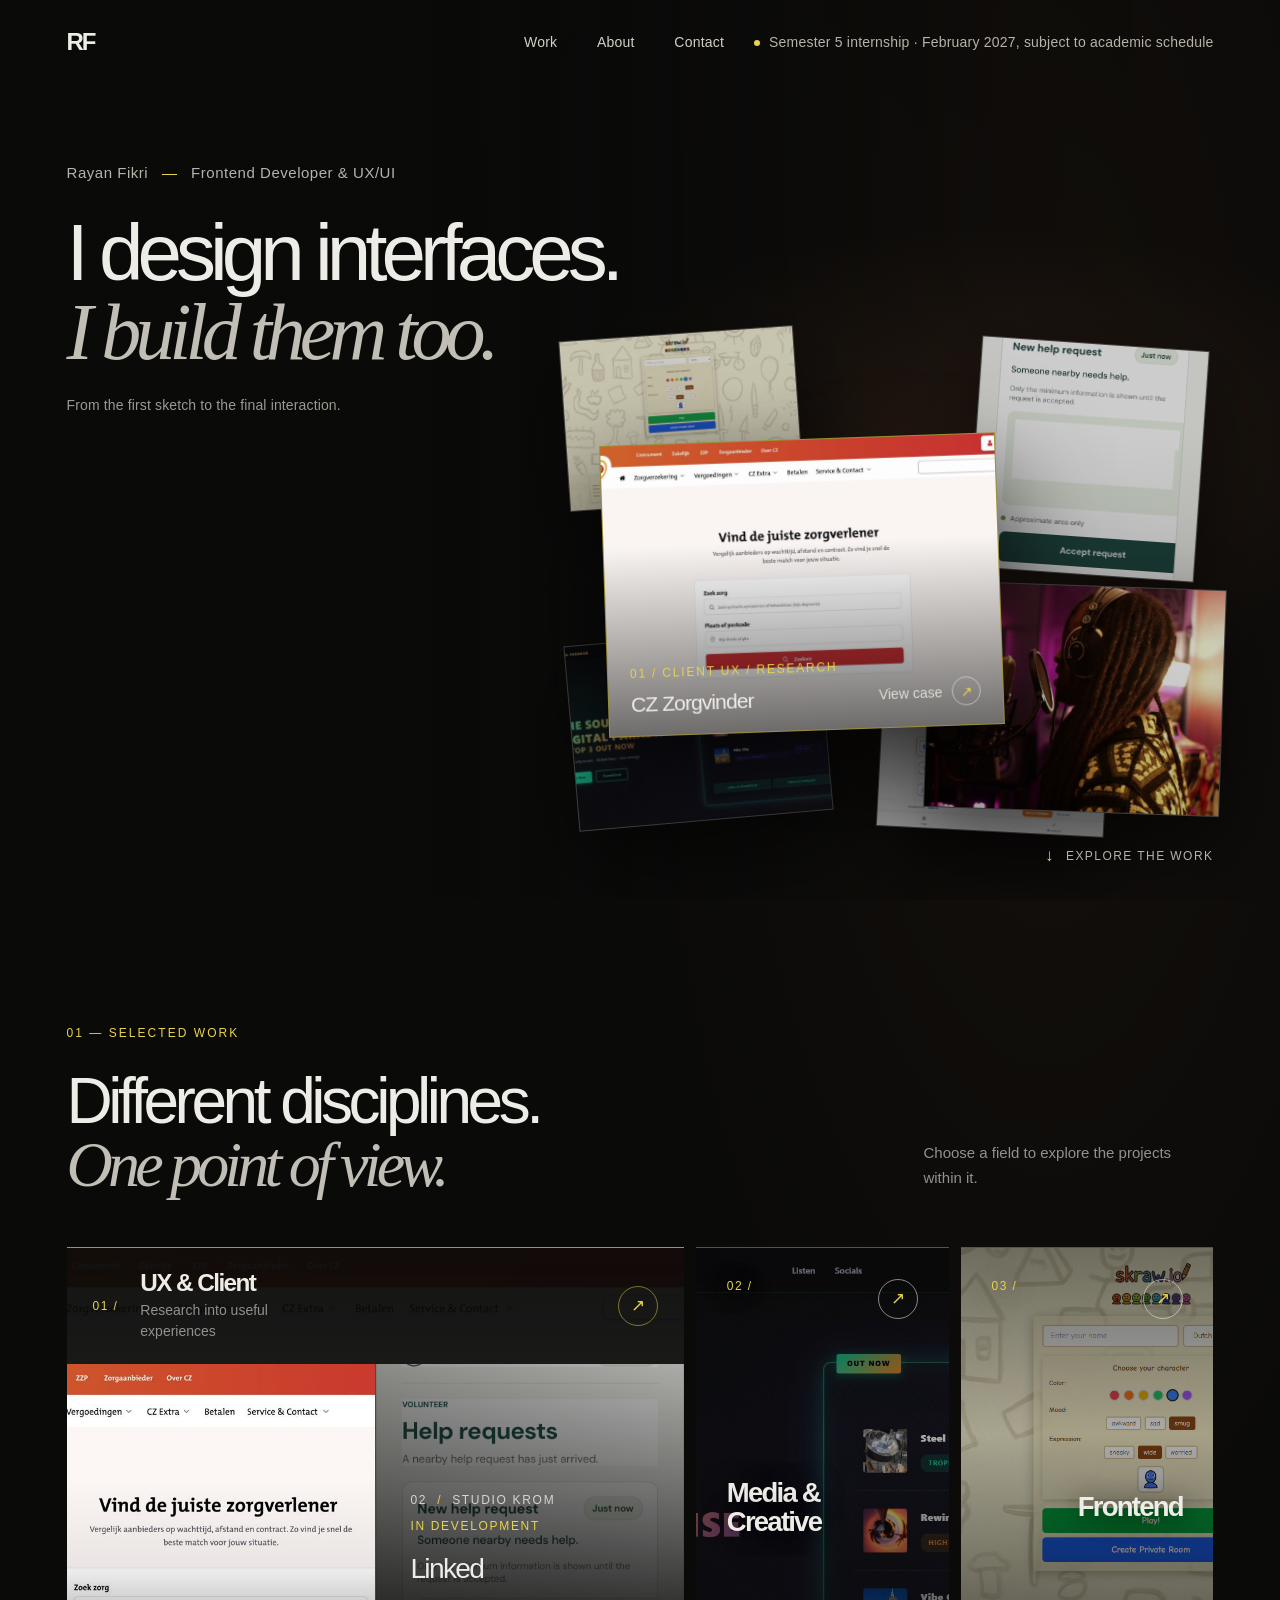
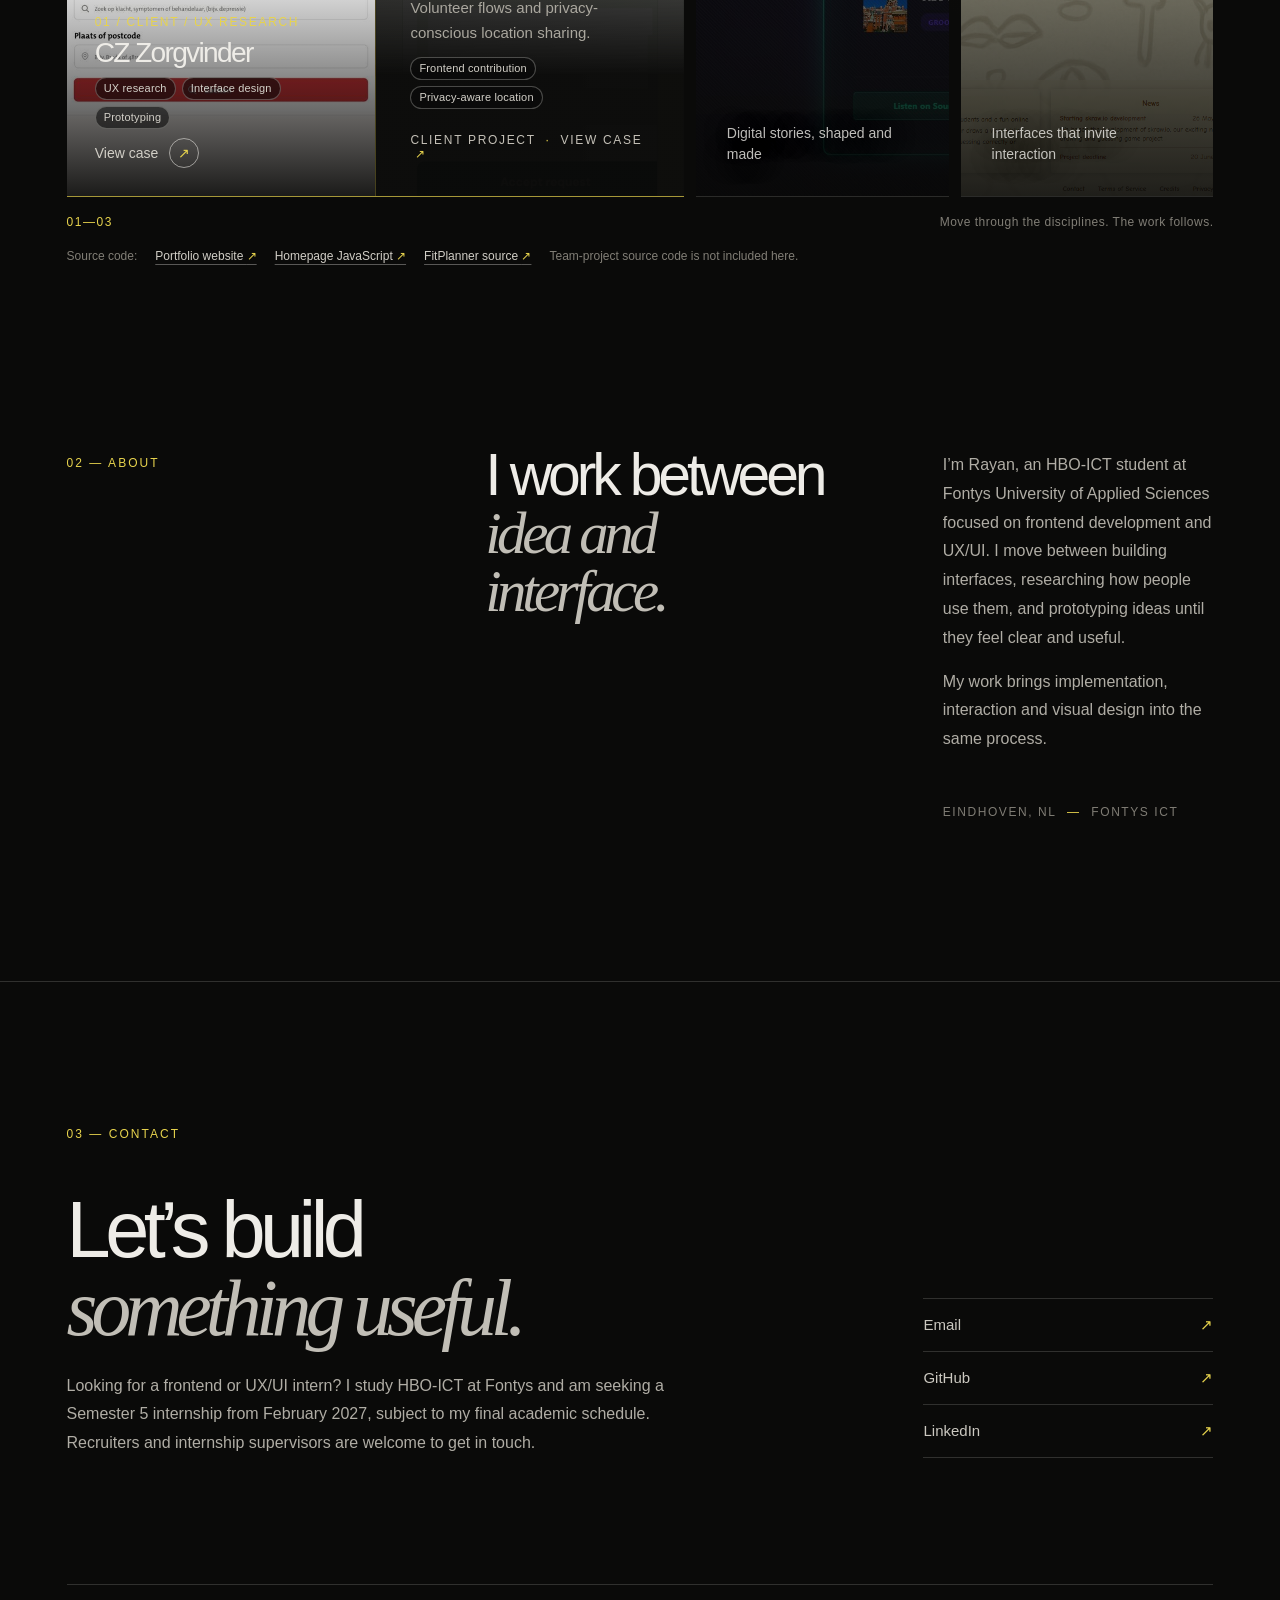
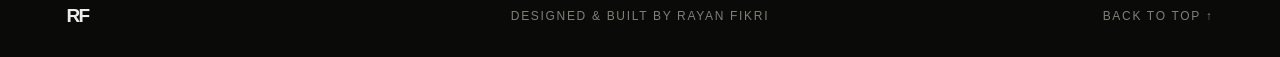
==== commit a9ea2ea2: "feat: improve portfolio based on user feedback Co-authored-by: Copilot <223556219+Copilot@users.nore" ====
--- a/index.html
+++ b/index.html
@@ -119,7 +119,16 @@
             <div class="discipline__projects">
               <a class="work-project" href="cz.html">
                 <img src="assets/projects/cz-zorgvinder/cz-home-preview.jpg" alt="CZ Zorgvinder healthcare search prototype" width="1400" height="776" loading="lazy" decoding="async">
-                <span class="work-project__meta"><span>01 / CLIENT / UX RESEARCH</span><span class="work-project__title">CZ Zorgvinder</span><span class="work-project__view">View case <b aria-hidden="true">↗</b></span></span>
+                <span class="work-project__meta">
+                  <span>01 / CLIENT / UX RESEARCH</span>
+                  <span class="work-project__title">CZ Zorgvinder</span>
+                  <span class="work-project__tags" aria-label="Project focus">
+                    <span class="work-project__tag">UX research</span>
+                    <span class="work-project__tag">Interface design</span>
+                    <span class="work-project__tag">Prototyping</span>
+                  </span>
+                  <span class="work-project__view">View case <b aria-hidden="true">↗</b></span>
+                </span>
               </a>
               <a class="linked-preview" href="linked.html" aria-label="View Linked, an in-development Studio Krom client project">
                 <img class="linked-preview__image" src="assets/projects/linked/us5-us6-high-2-incoming-request.png" alt="Linked high-fidelity Figma prototype showing a new volunteer help request" width="780" height="1690" loading="lazy" decoding="async">
@@ -129,6 +138,10 @@
                   <span class="linked-preview__status">IN DEVELOPMENT</span>
                   <span class="linked-preview__title">Linked</span>
                   <span class="linked-preview__description">Volunteer flows and privacy-conscious location sharing.</span>
+                  <span class="linked-preview__tags" aria-label="My contribution">
+                    <span class="linked-preview__tag">Frontend contribution</span>
+                    <span class="linked-preview__tag">Privacy-aware location</span>
+                  </span>
                   <span class="linked-preview__footer">CLIENT PROJECT <span>·</span> VIEW CASE <span aria-hidden="true">↗</span></span>
                 </span>
               </a>
@@ -170,17 +183,42 @@
             <div class="discipline__projects">
               <a class="work-project" href="https://rayankib.github.io/interactive-media-2025/" target="_blank" rel="noopener noreferrer">
                 <img src="assets/projects/fitplanner/fitplanner-home.jpg" alt="FitPlanner sports activity planner" width="1280" height="800" loading="lazy" decoding="async">
-                <span class="work-project__meta"><span>05 / SUPPORTING FRONTEND PROJECT</span><span class="work-project__title">FitPlanner</span><span class="work-project__view">View project <b aria-hidden="true">↗</b></span></span>
+                <span class="work-project__meta">
+                  <span>05 / SUPPORTING FRONTEND PROJECT</span>
+                  <span class="work-project__title">FitPlanner</span>
+                  <span class="work-project__tags" aria-label="Technologies">
+                    <span class="work-project__tag">HTML</span>
+                    <span class="work-project__tag">CSS</span>
+                    <span class="work-project__tag">JavaScript</span>
+                  </span>
+                  <span class="work-project__view">Live project <b aria-hidden="true">↗</b></span>
+                </span>
               </a>
               <a class="work-project" href="skraw.html">
                 <img src="assets/projects/skraw/skraw-home-preview.jpg" alt="Skraw.io game landing page" width="1897" height="979" loading="lazy" decoding="async">
-                <span class="work-project__meta"><span>06 / COLLABORATIVE / CANVAS</span><span class="work-project__title">Skraw.io</span><span class="work-project__view">View case <b aria-hidden="true">↗</b></span></span>
+                <span class="work-project__meta">
+                  <span>06 / COLLABORATIVE / CANVAS</span>
+                  <span class="work-project__title">Skraw.io</span>
+                  <span class="work-project__tags" aria-label="My contribution and technologies">
+                    <span class="work-project__tag">My early work</span>
+                    <span class="work-project__tag">Vue</span>
+                    <span class="work-project__tag">Canvas API</span>
+                  </span>
+                  <span class="work-project__view">View case <b aria-hidden="true">↗</b></span>
+                </span>
               </a>
             </div>
           </div>
         </article>
       </div>
       <p class="work-footnote"><span>01—03</span> Move through the disciplines. The work follows.</p>
+      <p class="work-source-links">
+        <span>Source code:</span>
+        <a href="https://github.com/Rayankib/personal-portfolio-website" target="_blank" rel="noopener noreferrer">Portfolio website <span aria-hidden="true">↗</span></a>
+        <a href="https://github.com/Rayankib/personal-portfolio-website/blob/main/js/homepage-concept.js" target="_blank" rel="noopener noreferrer">Homepage JavaScript <span aria-hidden="true">↗</span></a>
+        <a href="https://github.com/Rayankib/interactive-media-2025" target="_blank" rel="noopener noreferrer">FitPlanner source <span aria-hidden="true">↗</span></a>
+        <span>Team-project source code is not included here.</span>
+      </p>
     </section>
 
     <section class="about-section" id="about" aria-labelledby="about-heading" data-reveal>
--- a/css/homepage-concept.css
+++ b/css/homepage-concept.css
@@ -714,6 +714,28 @@
   letter-spacing: 0.14em;
 }
 
+.work-project__tags,
+.linked-preview__tags {
+  display: flex;
+  flex-wrap: wrap;
+  gap: 6px;
+}
+
+.work-project__tag,
+.linked-preview__tag {
+  display: inline-flex;
+  min-height: 23px;
+  align-items: center;
+  padding: 3px 8px;
+  border: 1px solid rgba(238, 236, 231, 0.28);
+  border-radius: 999px;
+  color: #d3d0c8;
+  background: rgba(10, 10, 9, 0.58);
+  font-size: 11px;
+  letter-spacing: 0.015em;
+  line-height: 1.2;
+}
+
 .work-project__title {
   font-size: clamp(23px, 2.2vw, 40px);
   letter-spacing: -0.06em;
@@ -851,6 +873,34 @@
 .work-footnote span {
   color: var(--acid);
   letter-spacing: 0.13em;
+}
+
+.work-source-links {
+  display: flex;
+  flex-wrap: wrap;
+  align-items: center;
+  gap: 8px 18px;
+  margin: 18px 0 0;
+  color: #817e76;
+  font-size: 12px;
+  line-height: 1.6;
+}
+
+.work-source-links a {
+  color: #d1cec6;
+  text-decoration: underline;
+  text-decoration-color: rgba(238, 236, 231, 0.35);
+  text-underline-offset: 4px;
+  transition: color 180ms ease;
+}
+
+.work-source-links a:hover {
+  color: var(--acid);
+}
+
+.work-source-links a span {
+  color: var(--acid);
+  text-decoration: none;
 }
 
 .about-section {
@@ -1325,6 +1375,11 @@
     font-size: 10px;
   }
 
+  .work-source-links {
+    gap: 8px 14px;
+    font-size: 11px;
+  }
+
   .about-section {
     grid-template-columns: 1fr;
     gap: 30px;
